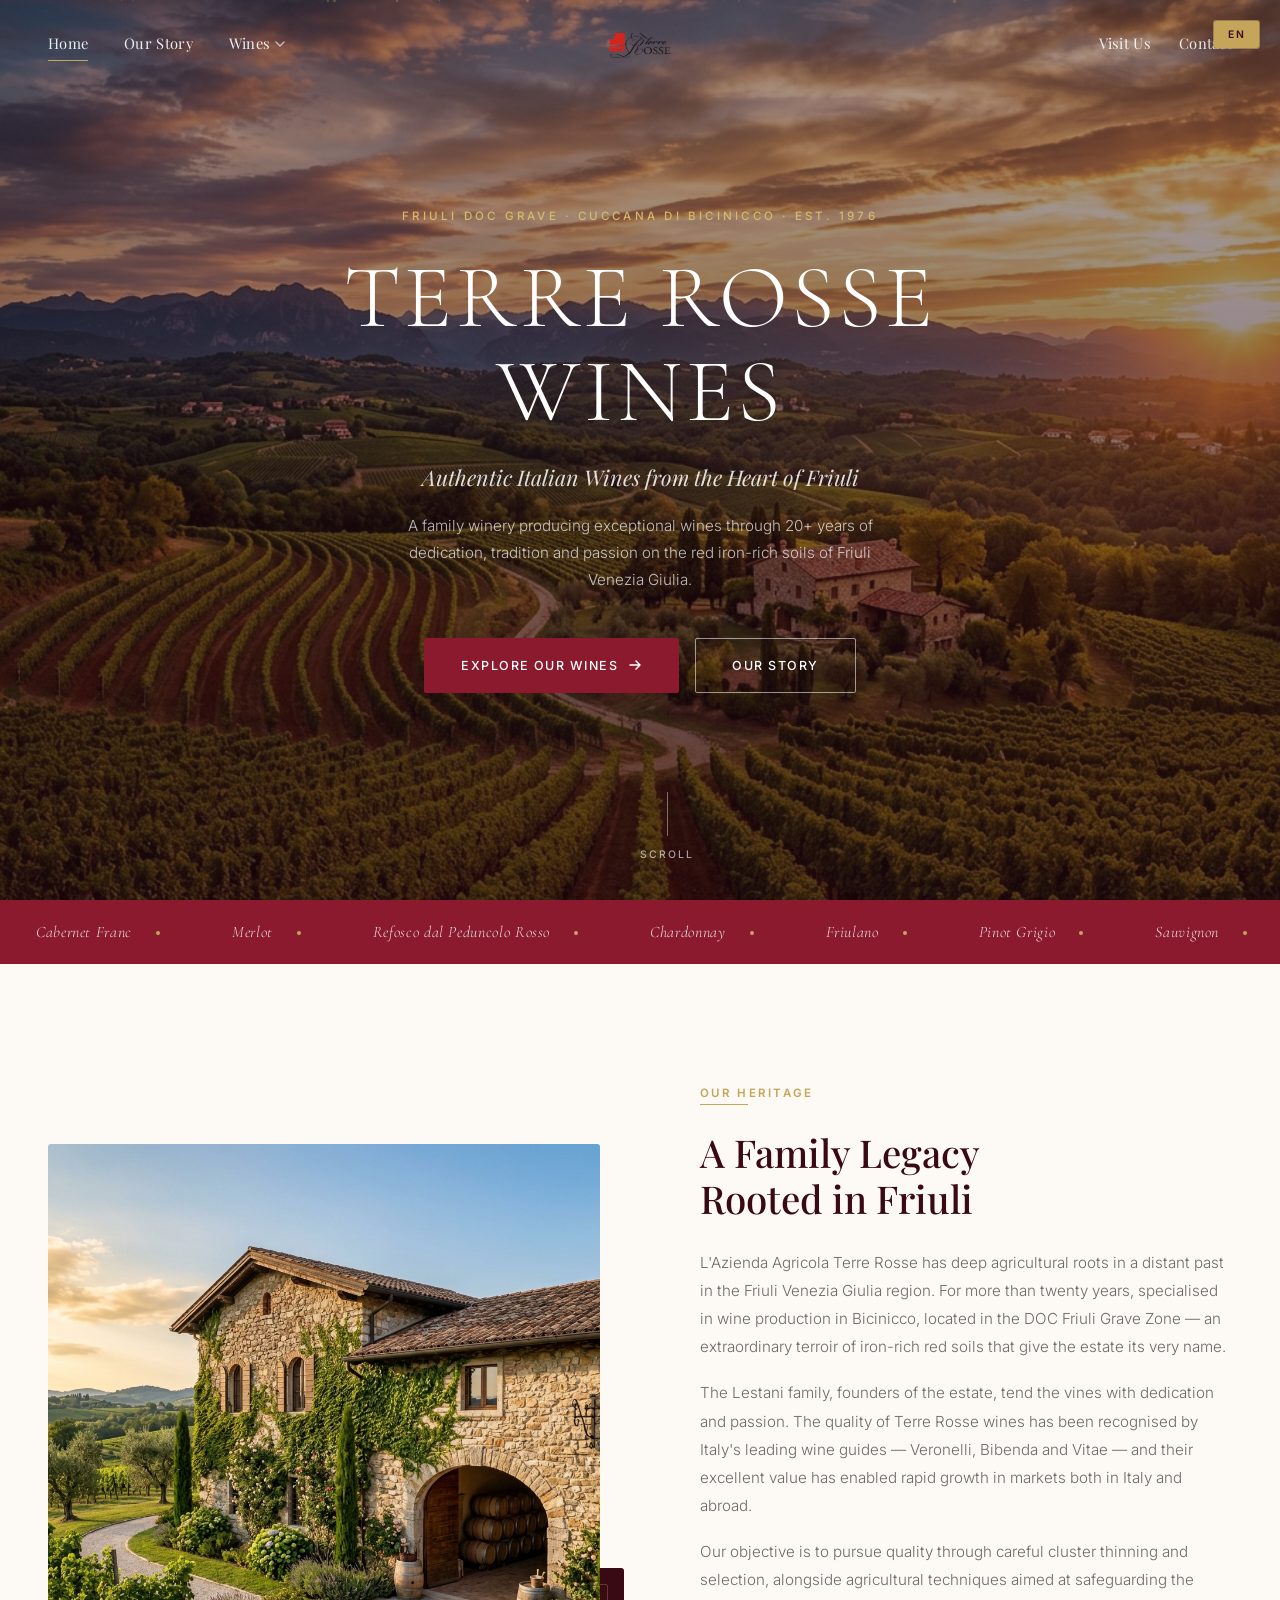
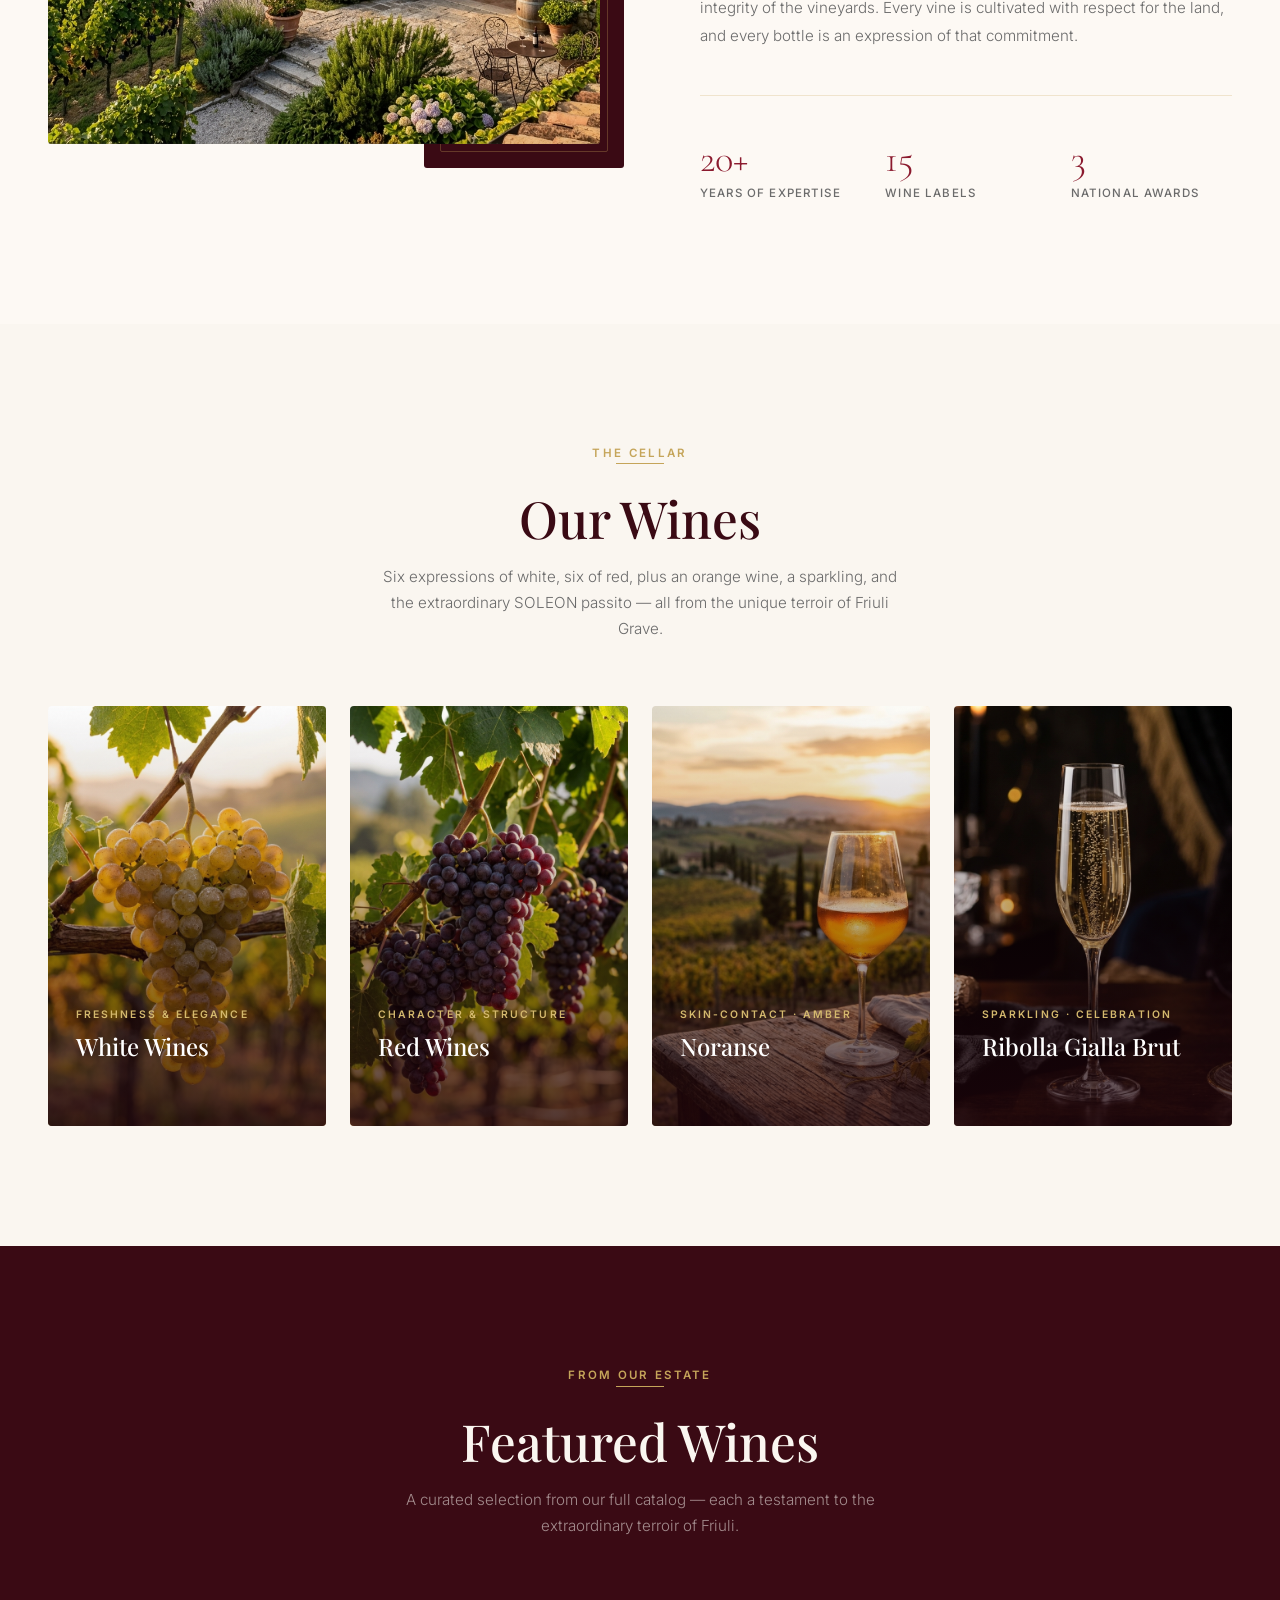
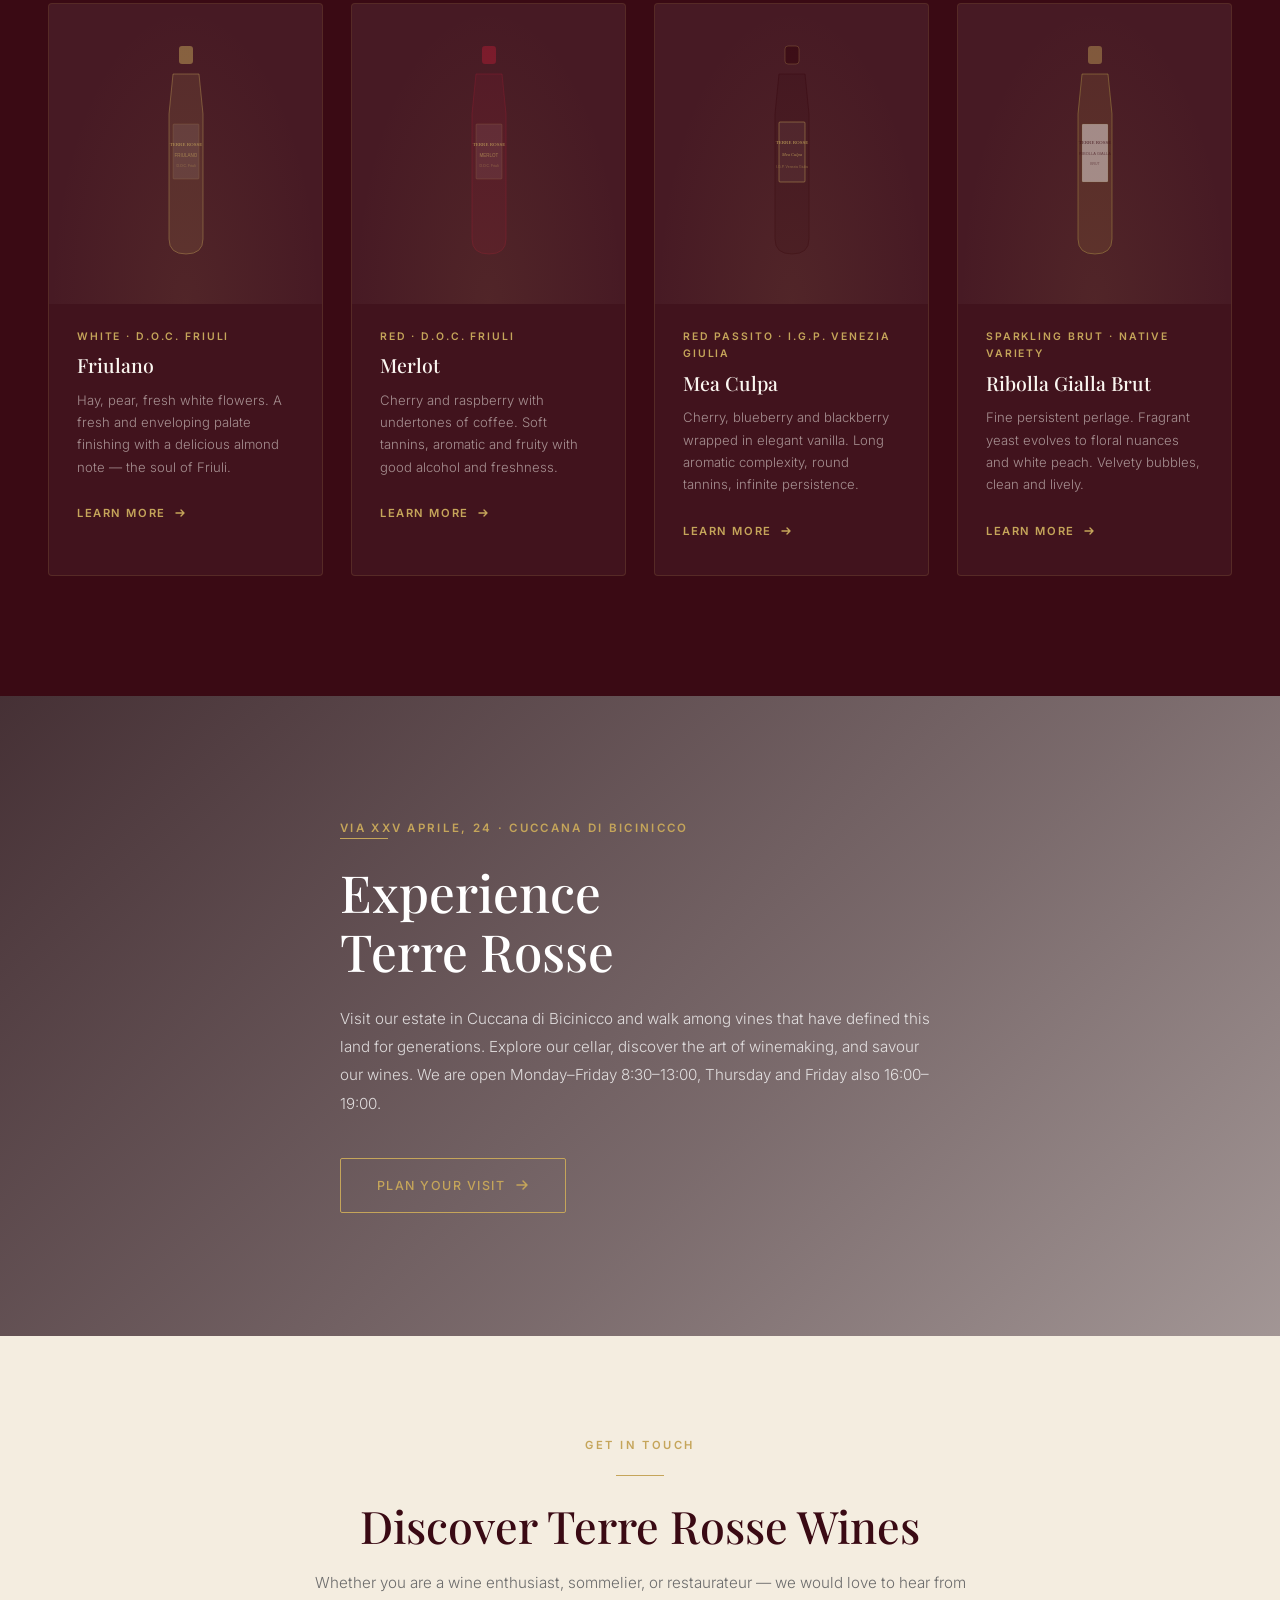
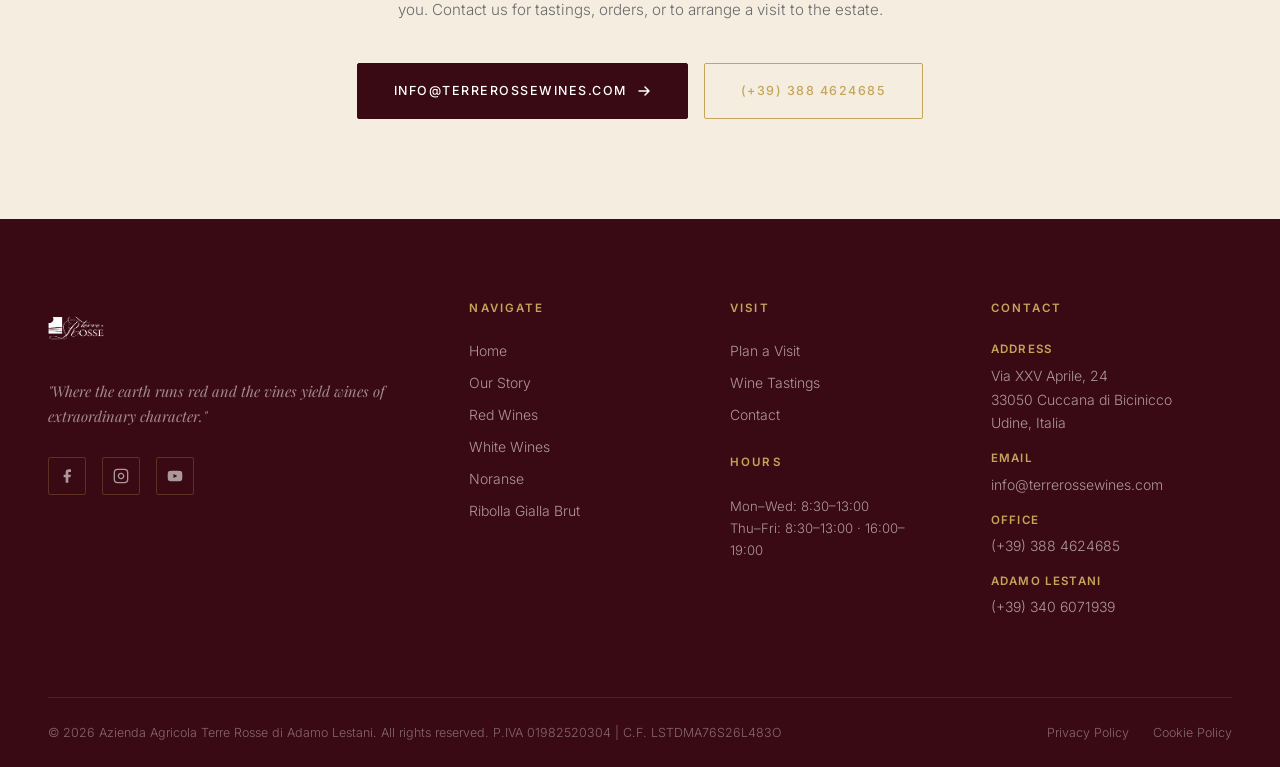
==== index.html @ 96b221fc "Initial commit: Premium Winery Website for Terre Rosse Wines" ====
<!DOCTYPE html>
<html lang="en">
<head>
  <meta charset="UTF-8">
  <meta name="viewport" content="width=device-width, initial-scale=1.0">
  <title data-en="Terre Rosse Wines — Authentic Wines from the Heart of Friuli" data-it="Terre Rosse Wines — Vini Autentici dal Cuore del Friuli">Terre Rosse Wines — Authentic Wines from the Heart of Friuli</title>
  <meta name="description" content="Terre Rosse Wines — A family-owned winery in Cuccana di Bicinicco, Friuli DOC Grave. Producing exceptional red, white, orange and sparkling wines.">
  <meta property="og:title" content="Terre Rosse Wines — Authentic Wines from the Heart of Friuli">
  <meta property="og:type" content="website">
  <meta name="theme-color" content="#3A0A14">
  <link rel="icon" type="image/png" href="images/logo.png">
  <link rel="stylesheet" href="styles.css">
</head>
<body>

<!-- ============================================================
     LANGUAGE TOGGLE (Fixed)
     ============================================================ -->
<div class="lang-toggle-wrap" role="group" aria-label="Language selection">
  <button class="lang-btn active" data-lang="en" aria-label="Switch to English">EN</button>
  <button class="lang-btn" data-lang="it" aria-label="Passa all'italiano">IT</button>
</div>

<!-- ============================================================
     HEADER
     ============================================================ -->
<header class="site-header" role="banner">
  <div class="header-inner">
    <nav class="nav-left" aria-label="Primary navigation left">
      <a href="index.html" class="nav-link active">
        <span data-lang="en">Home</span><span data-lang="it">Home</span>
      </a>
      <a href="#our-story" class="nav-link">
        <span data-lang="en">Our Story</span><span data-lang="it">La Nostra Storia</span>
      </a>
      <div class="wines-trigger nav-link" aria-haspopup="true" aria-expanded="false" tabindex="0">
        <span data-lang="en">Wines</span><span data-lang="it">Vini</span>
        <svg class="chevron" viewBox="0 0 10 6" fill="none" aria-hidden="true">
          <path d="M1 1L5 5L9 1" stroke="currentColor" stroke-width="1.4" stroke-linecap="round" stroke-linejoin="round"/>
        </svg>
      </div>
    </nav>
    <div class="header-logo-wrap">
      <a href="index.html" class="header-logo" aria-label="Terre Rosse Wines — Home">
        <img src="images/logo.png" alt="Terre Rosse Wines" class="header-logo-light">
        <img src="images/logo.png" alt="Terre Rosse Wines" class="header-logo-dark" style="display:none">
      </a>
    </div>
    <nav class="nav-right" aria-label="Primary navigation right">
      <a href="#visit-us" class="nav-link">
        <span data-lang="en">Visit Us</span><span data-lang="it">Visitaci</span>
      </a>
      <a href="#contact" class="nav-link">
        <span data-lang="en">Contact</span><span data-lang="it">Contatti</span>
      </a>
      <button class="mobile-toggle" aria-label="Open navigation menu" aria-expanded="false" aria-controls="mobile-drawer">
        <span></span><span></span><span></span>
      </button>
    </nav>
  </div>
</header>

<!-- Mega Menu -->
<nav class="mega-menu" id="mega-menu" role="navigation">
  <div class="mega-menu-inner">
    <a href="red-wines.html" class="mega-col" style="text-decoration:none;display:block">
      <img src="images/category-red.jpg" alt="Red Wines" class="mega-col-img">
      <div class="mega-col-eyebrow"><span data-lang="en">Collection</span><span data-lang="it">Collezione</span></div>
      <div class="mega-col-title"><span data-lang="en">Red Wines</span><span data-lang="it">Vini Rossi</span></div>
      <p class="mega-col-desc">
        <span data-lang="en">Bold reds — Cabernet Franc, Merlot, Refosco, Rosso unAmì, Mea Culpa, Vinea Mea Electa.</span>
        <span data-lang="it">Rossi strutturati — Cabernet Franc, Merlot, Refosco, Rosso unAmì, Mea Culpa, Vinea Mea Electa.</span>
      </p>
      <span class="mega-col-link">
        <span data-lang="en">Explore</span><span data-lang="it">Scopri</span>
        <svg viewBox="0 0 12 12" fill="none"><path d="M2 6H10M7 3L10 6L7 9" stroke="currentColor" stroke-width="1.4" stroke-linecap="round" stroke-linejoin="round"/></svg>
      </span>
    </a>
    <a href="white-wines.html" class="mega-col" style="text-decoration:none;display:block">
      <img src="images/category-white.jpg" alt="White Wines" class="mega-col-img">
      <div class="mega-col-eyebrow"><span data-lang="en">Collection</span><span data-lang="it">Collezione</span></div>
      <div class="mega-col-title"><span data-lang="en">White Wines</span><span data-lang="it">Vini Bianchi</span></div>
      <p class="mega-col-desc">
        <span data-lang="en">Elegant whites — Chardonnay, Friulano, Pinot Grigio, Sauvignon, Traminer, Ribolla Gialla.</span>
        <span data-lang="it">Bianchi eleganti — Chardonnay, Friulano, Pinot Grigio, Sauvignon, Traminer, Ribolla Gialla.</span>
      </p>
      <span class="mega-col-link">
        <span data-lang="en">Explore</span><span data-lang="it">Scopri</span>
        <svg viewBox="0 0 12 12" fill="none"><path d="M2 6H10M7 3L10 6L7 9" stroke="currentColor" stroke-width="1.4" stroke-linecap="round" stroke-linejoin="round"/></svg>
      </span>
    </a>
    <a href="white-wines.html#noranse" class="mega-col" style="text-decoration:none;display:block">
      <img src="images/category-orange.jpg" alt="Orange Wine" class="mega-col-img">
      <div class="mega-col-eyebrow"><span data-lang="en">Specialty</span><span data-lang="it">Specialità</span></div>
      <div class="mega-col-title">Noranse</div>
      <p class="mega-col-desc">
        <span data-lang="en">I.G.T. Venezia Giulia. Skin-macerated Ribolla Gialla — amber, complex, extraordinary.</span>
        <span data-lang="it">I.G.T. Venezia Giulia. Ribolla Gialla macerata sulle bucce — ambrata, complessa, straordinaria.</span>
      </p>
      <span class="mega-col-link">
        <span data-lang="en">Discover</span><span data-lang="it">Scopri</span>
        <svg viewBox="0 0 12 12" fill="none"><path d="M2 6H10M7 3L10 6L7 9" stroke="currentColor" stroke-width="1.4" stroke-linecap="round" stroke-linejoin="round"/></svg>
      </span>
    </a>
    <a href="white-wines.html#ribolla-brut" class="mega-col" style="text-decoration:none;display:block">
      <img src="images/category-sparkling.jpg" alt="Sparkling Wine" class="mega-col-img">
      <div class="mega-col-eyebrow"><span data-lang="en">Sparkling</span><span data-lang="it">Spumante</span></div>
      <div class="mega-col-title">Ribolla Gialla Brut</div>
      <p class="mega-col-desc">
        <span data-lang="en">Brut sparkling wine from native Ribolla Gialla — fine persistent perlage, floral and fresh.</span>
        <span data-lang="it">Spumante brut da Ribolla Gialla autoctona — perlage fine e persistente, floreale e fresco.</span>
      </p>
      <span class="mega-col-link">
        <span data-lang="en">Discover</span><span data-lang="it">Scopri</span>
        <svg viewBox="0 0 12 12" fill="none"><path d="M2 6H10M7 3L10 6L7 9" stroke="currentColor" stroke-width="1.4" stroke-linecap="round" stroke-linejoin="round"/></svg>
      </span>
    </a>
  </div>
</nav>

<!-- Mobile Overlay & Drawer -->
<div class="mobile-overlay" id="mobile-overlay" aria-hidden="true"></div>
<nav class="mobile-drawer" id="mobile-drawer" aria-label="Mobile navigation">
  <div class="mobile-drawer-head">
    <img src="images/logo.png" alt="Terre Rosse Wines">
    <button class="mobile-close" aria-label="Close navigation">&times;</button>
  </div>
  <div class="mobile-nav">
    <a href="index.html" class="mobile-nav-item"><span data-lang="en">Home</span><span data-lang="it">Home</span></a>
    <a href="#our-story" class="mobile-nav-item"><span data-lang="en">Our Story</span><span data-lang="it">La Nostra Storia</span></a>
    <div class="mobile-nav-item" style="color:var(--gold);font-size:0.72rem;letter-spacing:0.15em;text-transform:uppercase;font-family:var(--font-sans);padding-top:20px;">
      <span data-lang="en">Wines</span><span data-lang="it">Vini</span>
    </div>
    <div class="mobile-nav-sub">
      <a href="red-wines.html" class="mobile-nav-sub-item"><span data-lang="en">Red Wines</span><span data-lang="it">Vini Rossi</span></a>
      <a href="white-wines.html" class="mobile-nav-sub-item"><span data-lang="en">White Wines</span><span data-lang="it">Vini Bianchi</span></a>
      <a href="white-wines.html#noranse" class="mobile-nav-sub-item">Noranse (Orange Wine)</a>
      <a href="white-wines.html#ribolla-brut" class="mobile-nav-sub-item">Ribolla Gialla Brut</a>
      <a href="white-wines.html#soleon" class="mobile-nav-sub-item">SOLEON (Passito)</a>
    </div>
    <a href="#visit-us" class="mobile-nav-item"><span data-lang="en">Visit Us</span><span data-lang="it">Visitaci</span></a>
    <a href="#contact" class="mobile-nav-item"><span data-lang="en">Contact</span><span data-lang="it">Contatti</span></a>
    <!-- Mobile lang toggle -->
    <div style="padding: 20px 32px; display:flex; gap:10px;">
      <button class="lang-btn" data-lang="en" style="border:1px solid var(--border-color);border-radius:2px;color:var(--mid-gray);flex:1;padding:10px;font-size:0.75rem;letter-spacing:0.1em;">EN</button>
      <button class="lang-btn" data-lang="it" style="border:1px solid var(--border-color);border-radius:2px;color:var(--mid-gray);flex:1;padding:10px;font-size:0.75rem;letter-spacing:0.1em;">IT</button>
    </div>
  </div>
</nav>

<main id="main-content">

<!-- ============================================================
     HERO
     ============================================================ -->
<section class="hero" aria-label="Hero">
  <div class="hero-bg" style="background-image:url('images/hero-vineyard.jpg');"></div>
  <div class="hero-particles" aria-hidden="true"></div>
  <div class="hero-content">
    <p class="hero-eyebrow">
      <span data-lang="en">Friuli DOC Grave · Cuccana di Bicinicco · Est. 1976</span>
      <span data-lang="it">Friuli DOC Grave · Cuccana di Bicinicco · Dal 1976</span>
    </p>
    <h1 class="hero-title">Terre Rosse<br>Wines</h1>
    <p class="hero-subtitle">
      <span data-lang="en">Authentic Italian Wines from the Heart of Friuli</span>
      <span data-lang="it">Vini Italiani Autentici dal Cuore del Friuli</span>
    </p>
    <p class="hero-desc">
      <span data-lang="en">A family winery producing exceptional wines through 20+ years of dedication, tradition and passion on the red iron-rich soils of Friuli Venezia Giulia.</span>
      <span data-lang="it">Un'azienda familiare che produce vini eccezionali con oltre 20 anni di dedizione, tradizione e passione sulle terre rosse ferrose del Friuli Venezia Giulia.</span>
    </p>
    <div class="hero-btns">
      <a href="#collection" class="btn btn-primary">
        <span data-lang="en">Explore Our Wines</span><span data-lang="it">Scopri i Vini</span>
        <svg viewBox="0 0 14 14" fill="none"><path d="M2 7H12M8 3L12 7L8 11" stroke="currentColor" stroke-width="1.5" stroke-linecap="round" stroke-linejoin="round"/></svg>
      </a>
      <a href="#our-story" class="btn btn-outline">
        <span data-lang="en">Our Story</span><span data-lang="it">La Nostra Storia</span>
      </a>
    </div>
  </div>
  <div class="hero-scroll" aria-hidden="true">
    <div class="scroll-line"></div>
    <span><span data-lang="en">Scroll</span><span data-lang="it">Scorri</span></span>
  </div>
</section>

<!-- ============================================================
     MARQUEE BAND
     ============================================================ -->
<div class="marquee-band" aria-hidden="true">
  <div class="marquee-track">
    <span class="marquee-item">Cabernet Franc <span class="marquee-dot"></span></span>
    <span class="marquee-item">Merlot <span class="marquee-dot"></span></span>
    <span class="marquee-item">Refosco dal Peduncolo Rosso <span class="marquee-dot"></span></span>
    <span class="marquee-item">Chardonnay <span class="marquee-dot"></span></span>
    <span class="marquee-item">Friulano <span class="marquee-dot"></span></span>
    <span class="marquee-item">Pinot Grigio <span class="marquee-dot"></span></span>
    <span class="marquee-item">Sauvignon <span class="marquee-dot"></span></span>
    <span class="marquee-item">Traminer Aromatico <span class="marquee-dot"></span></span>
    <span class="marquee-item">Ribolla Gialla <span class="marquee-dot"></span></span>
    <span class="marquee-item">Noranse <span class="marquee-dot"></span></span>
    <span class="marquee-item">Mea Culpa <span class="marquee-dot"></span></span>
    <span class="marquee-item">Vinea Mea Electa <span class="marquee-dot"></span></span>
    <span class="marquee-item">Rosso unAmì <span class="marquee-dot"></span></span>
    <span class="marquee-item">SOLEON <span class="marquee-dot"></span></span>
  </div>
</div>

<!-- ============================================================
     HERITAGE
     ============================================================ -->
<section class="heritage" id="our-story">
  <div class="container">
    <div class="heritage-grid">
      <div class="heritage-img-wrap reveal-left">
        <img src="images/heritage.jpg" alt="Terre Rosse winery" class="heritage-img">
        <div class="heritage-img-accent"></div>
      </div>
      <div class="heritage-content">
        <p class="t-eyebrow reveal">
          <span data-lang="en">Our Heritage</span><span data-lang="it">La Nostra Storia</span>
        </p>
        <div class="gold-line reveal reveal-delay-1"></div>
        <h2 class="heritage-title reveal reveal-delay-1">
          <span data-lang="en">A Family Legacy<br>Rooted in Friuli</span>
          <span data-lang="it">Un'Eredità Familiare<br>Radicata nel Friuli</span>
        </h2>
        <p class="heritage-text reveal reveal-delay-2">
          <span data-lang="en">L'Azienda Agricola Terre Rosse has deep agricultural roots in a distant past in the Friuli Venezia Giulia region. For more than twenty years, specialised in wine production in Bicinicco, located in the DOC Friuli Grave Zone — an extraordinary terroir of iron-rich red soils that give the estate its very name.</span>
          <span data-lang="it">L'Azienda Agricola Terre Rosse affonda le proprie radici agricole in un lontano passato nella regione Friuli Venezia Giulia. Da vent'anni specializzata nella produzione di vino in Bicinicco, nella Zona DOC Friuli Grave — un terroir straordinario di suoli rossi ricchi di ferro che danno all'azienda il suo stesso nome.</span>
        </p>
        <p class="heritage-text reveal reveal-delay-2">
          <span data-lang="en">The Lestani family, founders of the estate, tend the vines with dedication and passion. The quality of Terre Rosse wines has been recognised by Italy's leading wine guides — Veronelli, Bibenda and Vitae — and their excellent value has enabled rapid growth in markets both in Italy and abroad.</span>
          <span data-lang="it">I membri della famiglia Lestani, fondatori dell'Azienda, si prendono cura delle viti con dedizione e passione. La qualità dei prodotti è stata riconosciuta dalle principali guide di vini nazionali — Veronelli, Bibenda e Vitae — e l'ottimo rapporto qualità-prezzo le ha permesso di conquistare mercati in Italia e all'Estero.</span>
        </p>
        <p class="heritage-text reveal reveal-delay-3">
          <span data-lang="en">Our objective is to pursue quality through careful cluster thinning and selection, alongside agricultural techniques aimed at safeguarding the integrity of the vineyards. Every vine is cultivated with respect for the land, and every bottle is an expression of that commitment.</span>
          <span data-lang="it">Il nostro obiettivo è perseguire la qualità attraverso un attento diradamento e selezione dei grappoli, nonché tecniche agronomiche finalizzate alla conservazione e all'integrità dei vigneti. Ogni vite è coltivata con rispetto per la terra, e ogni bottiglia è espressione di questo impegno.</span>
        </p>
        <div class="heritage-stats reveal reveal-delay-3">
          <div class="stat-item">
            <div class="stat-num">
              <span class="count-up" data-target="20" data-suffix="+">20+</span>
            </div>
            <div class="stat-label">
              <span data-lang="en">Years of Expertise</span><span data-lang="it">Anni di Esperienza</span>
            </div>
          </div>
          <div class="stat-item">
            <div class="stat-num">
              <span class="count-up" data-target="15" data-suffix="">15</span>
            </div>
            <div class="stat-label">
              <span data-lang="en">Wine Labels</span><span data-lang="it">Etichette</span>
            </div>
          </div>
          <div class="stat-item">
            <div class="stat-num">
              <span class="count-up" data-target="3" data-suffix="">3</span>
            </div>
            <div class="stat-label">
              <span data-lang="en">National Awards</span><span data-lang="it">Premi Nazionali</span>
            </div>
          </div>
        </div>
      </div>
    </div>
  </div>
</section>

<!-- ============================================================
     COLLECTION
     ============================================================ -->
<section class="collection" id="collection">
  <div class="container">
    <div class="section-head">
      <p class="t-eyebrow reveal">
        <span data-lang="en">The Cellar</span><span data-lang="it">La Cantina</span>
      </p>
      <div class="gold-line gold-line--center reveal reveal-delay-1"></div>
      <h2 class="section-title reveal reveal-delay-1">
        <span data-lang="en">Our Wines</span><span data-lang="it">I Nostri Vini</span>
      </h2>
      <p class="section-subtitle reveal reveal-delay-2">
        <span data-lang="en">Six expressions of white, six of red, plus an orange wine, a sparkling, and the extraordinary SOLEON passito — all from the unique terroir of Friuli Grave.</span>
        <span data-lang="it">Sei bianchi, sei rossi, più un vino arancio, uno spumante e lo straordinario passito SOLEON — tutti dall'unico terroir del Friuli Grave.</span>
      </p>
    </div>
    <div class="collection-grid">
      <a href="white-wines.html" class="collection-card reveal reveal-delay-1">
        <div class="collection-card-bg" style="background-image:url('images/category-white.jpg');"></div>
        <div class="collection-card-overlay"></div>
        <div class="collection-card-content">
          <div class="collection-card-type"><span data-lang="en">Freshness &amp; Elegance</span><span data-lang="it">Freschezza &amp; Eleganza</span></div>
          <div class="collection-card-title"><span data-lang="en">White Wines</span><span data-lang="it">Vini Bianchi</span></div>
          <div class="collection-card-cta">
            <span data-lang="en">Explore</span><span data-lang="it">Scopri</span>
            <svg viewBox="0 0 12 12" fill="none"><path d="M2 6H10M7 3L10 6L7 9" stroke="currentColor" stroke-width="1.4" stroke-linecap="round" stroke-linejoin="round"/></svg>
          </div>
        </div>
      </a>
      <a href="red-wines.html" class="collection-card reveal reveal-delay-2">
        <div class="collection-card-bg" style="background-image:url('images/category-red.jpg');"></div>
        <div class="collection-card-overlay"></div>
        <div class="collection-card-content">
          <div class="collection-card-type"><span data-lang="en">Character &amp; Structure</span><span data-lang="it">Carattere &amp; Struttura</span></div>
          <div class="collection-card-title"><span data-lang="en">Red Wines</span><span data-lang="it">Vini Rossi</span></div>
          <div class="collection-card-cta">
            <span data-lang="en">Explore</span><span data-lang="it">Scopri</span>
            <svg viewBox="0 0 12 12" fill="none"><path d="M2 6H10M7 3L10 6L7 9" stroke="currentColor" stroke-width="1.4" stroke-linecap="round" stroke-linejoin="round"/></svg>
          </div>
        </div>
      </a>
      <a href="white-wines.html#noranse" class="collection-card reveal reveal-delay-3">
        <div class="collection-card-bg" style="background-image:url('images/category-orange.jpg');"></div>
        <div class="collection-card-overlay"></div>
        <div class="collection-card-content">
          <div class="collection-card-type"><span data-lang="en">Skin-Contact · Amber</span><span data-lang="it">Macerato · Ambrato</span></div>
          <div class="collection-card-title">Noranse</div>
          <div class="collection-card-cta">
            <span data-lang="en">Discover</span><span data-lang="it">Scopri</span>
            <svg viewBox="0 0 12 12" fill="none"><path d="M2 6H10M7 3L10 6L7 9" stroke="currentColor" stroke-width="1.4" stroke-linecap="round" stroke-linejoin="round"/></svg>
          </div>
        </div>
      </a>
      <a href="white-wines.html#ribolla-brut" class="collection-card reveal reveal-delay-4">
        <div class="collection-card-bg" style="background-image:url('images/category-sparkling.jpg');"></div>
        <div class="collection-card-overlay"></div>
        <div class="collection-card-content">
          <div class="collection-card-type"><span data-lang="en">Sparkling · Celebration</span><span data-lang="it">Spumante · Festivo</span></div>
          <div class="collection-card-title">Ribolla Gialla Brut</div>
          <div class="collection-card-cta">
            <span data-lang="en">Discover</span><span data-lang="it">Scopri</span>
            <svg viewBox="0 0 12 12" fill="none"><path d="M2 6H10M7 3L10 6L7 9" stroke="currentColor" stroke-width="1.4" stroke-linecap="round" stroke-linejoin="round"/></svg>
          </div>
        </div>
      </a>
    </div>
  </div>
</section>

<!-- ============================================================
     FEATURED WINES (from PDF catalog)
     ============================================================ -->
<section class="featured-wines">
  <div class="container">
    <div class="section-head">
      <p class="t-eyebrow reveal">
        <span data-lang="en">From Our Estate</span><span data-lang="it">Dalla Nostra Azienda</span>
      </p>
      <div class="gold-line gold-line--center reveal reveal-delay-1"></div>
      <h2 class="section-title reveal reveal-delay-1">
        <span data-lang="en">Featured Wines</span><span data-lang="it">Vini in Evidenza</span>
      </h2>
      <p class="section-subtitle reveal reveal-delay-2">
        <span data-lang="en">A curated selection from our full catalog — each a testament to the extraordinary terroir of Friuli.</span>
        <span data-lang="it">Una selezione dalla nostra gamma completa — ognuno espressione dell'eccezionale terroir friulano.</span>
      </p>
    </div>
    <div class="wines-track">

      <!-- Friulano -->
      <div class="wine-card reveal reveal-delay-1">
        <div class="wine-card-img-wrap">
          <svg class="bottle-placeholder" width="70" height="220" viewBox="0 0 70 220" fill="none">
            <rect x="28" y="2" width="14" height="18" rx="3" fill="rgba(197,165,90,0.5)"/>
            <path d="M22 30 Q20 50 18 70 L18 195 Q18 210 35 210 Q52 210 52 195 L52 70 Q50 50 48 30 Z" fill="rgba(197,165,90,0.12)" stroke="rgba(197,165,90,0.5)" stroke-width="0.8"/>
            <rect x="22" y="80" width="26" height="55" rx="1" fill="rgba(255,255,255,0.08)" stroke="rgba(197,165,90,0.3)" stroke-width="0.5"/>
            <text x="35" y="102" text-anchor="middle" fill="rgba(197,165,90,0.9)" font-size="5" font-family="Georgia,serif">TERRE ROSSE</text>
            <text x="35" y="113" text-anchor="middle" fill="rgba(197,165,90,0.65)" font-size="4.5" font-family="Arial,sans-serif">FRIULANO</text>
            <text x="35" y="123" text-anchor="middle" fill="rgba(197,165,90,0.45)" font-size="3.5" font-family="Arial,sans-serif">D.O.C. Friuli</text>
          </svg>
        </div>
        <div class="wine-card-body">
          <div class="wine-card-variety">
            <span data-lang="en">White · D.O.C. Friuli</span><span data-lang="it">Bianco · D.O.C. Friuli</span>
          </div>
          <h3 class="wine-card-name">Friulano</h3>
          <p class="wine-card-note">
            <span data-lang="en">Hay, pear, fresh white flowers. A fresh and enveloping palate finishing with a delicious almond note — the soul of Friuli.</span>
            <span data-lang="it">Fieno, pera, fiori bianchi freschi. Fresco e avvolgente al palato con una deliziosa chiusura di mandorla — l'anima del Friuli.</span>
          </p>
          <a href="white-wines.html" class="wine-card-link">
            <span data-lang="en">Learn More</span><span data-lang="it">Scopri</span>
            <svg viewBox="0 0 12 12" fill="none"><path d="M2 6H10M7 3L10 6L7 9" stroke="currentColor" stroke-width="1.4" stroke-linecap="round" stroke-linejoin="round"/></svg>
          </a>
        </div>
      </div>

      <!-- Merlot -->
      <div class="wine-card reveal reveal-delay-2">
        <div class="wine-card-img-wrap">
          <svg class="bottle-placeholder" width="70" height="220" viewBox="0 0 70 220" fill="none">
            <rect x="28" y="2" width="14" height="18" rx="3" fill="rgba(139,26,46,0.75)"/>
            <path d="M22 30 Q20 50 18 70 L18 195 Q18 210 35 210 Q52 210 52 195 L52 70 Q50 50 48 30 Z" fill="rgba(139,26,46,0.18)" stroke="rgba(139,26,46,0.55)" stroke-width="0.8"/>
            <rect x="22" y="80" width="26" height="55" rx="1" fill="rgba(255,255,255,0.07)" stroke="rgba(197,165,90,0.3)" stroke-width="0.5"/>
            <text x="35" y="102" text-anchor="middle" fill="rgba(197,165,90,0.9)" font-size="5" font-family="Georgia,serif">TERRE ROSSE</text>
            <text x="35" y="113" text-anchor="middle" fill="rgba(197,165,90,0.65)" font-size="4.5" font-family="Arial,sans-serif">MERLOT</text>
            <text x="35" y="123" text-anchor="middle" fill="rgba(197,165,90,0.45)" font-size="3.5" font-family="Arial,sans-serif">D.O.C. Friuli</text>
          </svg>
        </div>
        <div class="wine-card-body">
          <div class="wine-card-variety">
            <span data-lang="en">Red · D.O.C. Friuli</span><span data-lang="it">Rosso · D.O.C. Friuli</span>
          </div>
          <h3 class="wine-card-name">Merlot</h3>
          <p class="wine-card-note">
            <span data-lang="en">Cherry and raspberry with undertones of coffee. Soft tannins, aromatic and fruity with good alcohol and freshness.</span>
            <span data-lang="it">Ciliegia e lampone con sottofondo di caffè. Tannini morbidi, aromatico e fruttato con buona alcolicità e freschezza.</span>
          </p>
          <a href="red-wines.html" class="wine-card-link">
            <span data-lang="en">Learn More</span><span data-lang="it">Scopri</span>
            <svg viewBox="0 0 12 12" fill="none"><path d="M2 6H10M7 3L10 6L7 9" stroke="currentColor" stroke-width="1.4" stroke-linecap="round" stroke-linejoin="round"/></svg>
          </a>
        </div>
      </div>

      <!-- Mea Culpa -->
      <div class="wine-card reveal reveal-delay-3">
        <div class="wine-card-img-wrap">
          <svg class="bottle-placeholder" width="70" height="220" viewBox="0 0 70 220" fill="none">
            <rect x="28" y="2" width="14" height="18" rx="3" fill="rgba(58,10,20,0.9)" stroke="rgba(197,165,90,0.5)" stroke-width="0.5"/>
            <path d="M22 30 Q20 50 18 70 L18 195 Q18 210 35 210 Q52 210 52 195 L52 70 Q50 50 48 30 Z" fill="rgba(58,10,20,0.22)" stroke="rgba(58,10,20,0.8)" stroke-width="0.8"/>
            <rect x="22" y="78" width="26" height="60" rx="1" fill="rgba(255,255,255,0.05)" stroke="rgba(197,165,90,0.55)" stroke-width="0.8"/>
            <text x="35" y="100" text-anchor="middle" fill="rgba(197,165,90,0.95)" font-size="5" font-family="Georgia,serif">TERRE ROSSE</text>
            <text x="35" y="112" text-anchor="middle" fill="rgba(197,165,90,0.8)" font-size="4.5" font-family="Georgia,serif" font-style="italic">Mea Culpa</text>
            <text x="35" y="124" text-anchor="middle" fill="rgba(197,165,90,0.5)" font-size="3.5" font-family="Arial,sans-serif">I.G.P. Venezia Giulia</text>
          </svg>
        </div>
        <div class="wine-card-body">
          <div class="wine-card-variety">
            <span data-lang="en">Red Passito · I.G.P. Venezia Giulia</span><span data-lang="it">Rosso Passito · I.G.P. Venezia Giulia</span>
          </div>
          <h3 class="wine-card-name">Mea Culpa</h3>
          <p class="wine-card-note">
            <span data-lang="en">Cherry, blueberry and blackberry wrapped in elegant vanilla. Long aromatic complexity, round tannins, infinite persistence.</span>
            <span data-lang="it">Ciliegia, mirtillo e mora avvolti in elegante vaniglia. Lunghissima complessità aromatica, tannini rotondi, persistenza infinita.</span>
          </p>
          <a href="red-wines.html" class="wine-card-link">
            <span data-lang="en">Learn More</span><span data-lang="it">Scopri</span>
            <svg viewBox="0 0 12 12" fill="none"><path d="M2 6H10M7 3L10 6L7 9" stroke="currentColor" stroke-width="1.4" stroke-linecap="round" stroke-linejoin="round"/></svg>
          </a>
        </div>
      </div>

      <!-- Ribolla Gialla Brut -->
      <div class="wine-card reveal reveal-delay-4">
        <div class="wine-card-img-wrap">
          <svg class="bottle-placeholder" width="70" height="220" viewBox="0 0 70 220" fill="none">
            <rect x="28" y="2" width="14" height="18" rx="3" fill="rgba(197,165,90,0.45)"/>
            <path d="M22 30 Q20 50 18 70 L18 195 Q18 210 35 210 Q52 210 52 195 L52 70 Q50 50 48 30 Z" fill="rgba(210,185,80,0.1)" stroke="rgba(190,168,75,0.5)" stroke-width="0.8"/>
            <rect x="22" y="80" width="26" height="58" rx="1" fill="rgba(255,255,255,0.45)" stroke="rgba(120,100,20,0.28)" stroke-width="0.5"/>
            <text x="35" y="100" text-anchor="middle" fill="rgba(58,10,20,0.8)" font-size="5" font-family="Georgia,serif">TERRE ROSSE</text>
            <text x="35" y="111" text-anchor="middle" fill="rgba(58,10,20,0.6)" font-size="4" font-family="Arial,sans-serif">RIBOLLA GIALLA</text>
            <text x="35" y="121" text-anchor="middle" fill="rgba(58,10,20,0.5)" font-size="3.5" font-family="Arial,sans-serif">BRUT</text>
          </svg>
        </div>
        <div class="wine-card-body">
          <div class="wine-card-variety">
            <span data-lang="en">Sparkling Brut · Native Variety</span><span data-lang="it">Spumante Brut · Vitigno Autoctono</span>
          </div>
          <h3 class="wine-card-name">Ribolla Gialla Brut</h3>
          <p class="wine-card-note">
            <span data-lang="en">Fine persistent perlage. Fragrant yeast evolves to floral nuances and white peach. Velvety bubbles, clean and lively.</span>
            <span data-lang="it">Perlage fine e persistente. Lievito fragrante evolve verso sfumature floreali e pesca bianca. Bollicine vellutate, pulite e vivaci.</span>
          </p>
          <a href="white-wines.html#ribolla-brut" class="wine-card-link">
            <span data-lang="en">Learn More</span><span data-lang="it">Scopri</span>
            <svg viewBox="0 0 12 12" fill="none"><path d="M2 6H10M7 3L10 6L7 9" stroke="currentColor" stroke-width="1.4" stroke-linecap="round" stroke-linejoin="round"/></svg>
          </a>
        </div>
      </div>

    </div>
  </div>
</section>

<!-- ============================================================
     EXPERIENCE
     ============================================================ -->
<section class="experience" id="visit-us">
  <div class="experience-bg" style="background-image:url('https://images.unsplash.com/photo-1510812431401-41d2bd2722f3?w=1920&q=85&auto=format&fit=crop');"></div>
  <div class="container">
    <div class="experience-content">
      <p class="t-eyebrow reveal">
        <span data-lang="en">Via XXV Aprile, 24 · Cuccana di Bicinicco</span>
        <span data-lang="it">Via XXV Aprile, 24 · Cuccana di Bicinicco</span>
      </p>
      <div class="gold-line reveal reveal-delay-1"></div>
      <h2 class="experience-title reveal reveal-delay-1">
        <span data-lang="en">Experience<br>Terre Rosse</span>
        <span data-lang="it">Vivi<br>Terre Rosse</span>
      </h2>
      <p class="experience-text reveal reveal-delay-2">
        <span data-lang="en">Visit our estate in Cuccana di Bicinicco and walk among vines that have defined this land for generations. Explore our cellar, discover the art of winemaking, and savour our wines. We are open Monday–Friday 8:30–13:00, Thursday and Friday also 16:00–19:00.</span>
        <span data-lang="it">Visita la nostra azienda a Cuccana di Bicinicco e cammina tra vigneti che definiscono questa terra da generazioni. Esplora la cantina, scopri l'arte della vinificazione e assapora i nostri vini. Aperti lunedì–venerdì 8:30–13:00, giovedì e venerdì anche 16:00–19:00.</span>
      </p>
      <a href="#contact" class="btn btn-gold reveal reveal-delay-3">
        <span data-lang="en">Plan Your Visit</span><span data-lang="it">Prenota una Visita</span>
        <svg viewBox="0 0 14 14" fill="none"><path d="M2 7H12M8 3L12 7L8 11" stroke="currentColor" stroke-width="1.5" stroke-linecap="round" stroke-linejoin="round"/></svg>
      </a>
    </div>
  </div>
</section>

<!-- ============================================================
     CONTACT CTA
     ============================================================ -->
<section class="contact-cta" id="contact">
  <div class="container">
    <div class="contact-cta-inner">
      <p class="contact-cta-eyebrow reveal">
        <span data-lang="en">Get in Touch</span><span data-lang="it">Contattaci</span>
      </p>
      <div class="gold-line gold-line--center reveal reveal-delay-1"></div>
      <h2 class="contact-cta-title reveal reveal-delay-1">
        <span data-lang="en">Discover Terre Rosse Wines</span>
        <span data-lang="it">Scopri i Vini Terre Rosse</span>
      </h2>
      <p class="contact-cta-text reveal reveal-delay-2">
        <span data-lang="en">Whether you are a wine enthusiast, sommelier, or restaurateur — we would love to hear from you. Contact us for tastings, orders, or to arrange a visit to the estate.</span>
        <span data-lang="it">Che siate appassionati, sommelier o ristoratori — saremo felici di sentirvi. Contattateci per degustazioni, ordini o per organizzare una visita all'azienda.</span>
      </p>
      <div style="display:flex;gap:16px;justify-content:center;flex-wrap:wrap;" class="reveal reveal-delay-3">
        <a href="mailto:info@terrerossewines.com" class="btn btn-dark">
          info@terrerossewines.com
          <svg viewBox="0 0 14 14" fill="none"><path d="M2 7H12M8 3L12 7L8 11" stroke="currentColor" stroke-width="1.5" stroke-linecap="round" stroke-linejoin="round"/></svg>
        </a>
        <a href="tel:+393884624685" class="btn btn-gold">
          (+39) 388 4624685
        </a>
      </div>
    </div>
  </div>
</section>

</main>

<!-- ============================================================
     FOOTER
     ============================================================ -->
<footer class="site-footer" role="contentinfo">
  <div class="container">
    <div class="footer-grid">
      <div>
        <img src="images/logo.png" alt="Terre Rosse Wines" class="footer-logo">
        <p class="footer-tagline">
          <span data-lang="en">"Where the earth runs red and the vines yield wines of extraordinary character."</span>
          <span data-lang="it">"Dove la terra è rossa e le viti donano vini di carattere straordinario."</span>
        </p>
        <div class="footer-social">
          <a href="https://www.facebook.com/TerreRosseAdamo" target="_blank" rel="noopener" class="footer-social-link" aria-label="Facebook">
            <svg viewBox="0 0 24 24" fill="currentColor"><path d="M18 2h-3a5 5 0 00-5 5v3H7v4h3v8h4v-8h3l1-4h-4V7a1 1 0 011-1h3z"/></svg>
          </a>
          <a href="https://www.instagram.com/terrerossewines/" target="_blank" rel="noopener" class="footer-social-link" aria-label="Instagram">
            <svg viewBox="0 0 24 24" fill="none" stroke="currentColor" stroke-width="2"><rect x="2" y="2" width="20" height="20" rx="5"/><path d="M16 11.37A4 4 0 1112.63 8 4 4 0 0116 11.37z"/><line x1="17.5" y1="6.5" x2="17.51" y2="6.5"/></svg>
          </a>
          <a href="https://www.youtube.com" target="_blank" rel="noopener" class="footer-social-link" aria-label="YouTube">
            <svg viewBox="0 0 24 24" fill="currentColor"><path d="M22.54 6.42a2.78 2.78 0 00-1.94-1.96C18.88 4 12 4 12 4s-6.88 0-8.6.46A2.78 2.78 0 001.46 6.42 29 29 0 001 12a29 29 0 00.46 5.58 2.78 2.78 0 001.94 1.96C5.12 20 12 20 12 20s6.88 0 8.6-.46a2.78 2.78 0 001.94-1.96A29 29 0 0023 12a29 29 0 00-.46-5.58z"/><polygon points="9.75 15.02 15.5 12 9.75 8.98 9.75 15.02" fill="var(--wine-deep)"/></svg>
          </a>
        </div>
      </div>
      <div>
        <div class="footer-col-title"><span data-lang="en">Navigate</span><span data-lang="it">Navigazione</span></div>
        <div class="footer-links">
          <a href="index.html" class="footer-link"><span data-lang="en">Home</span><span data-lang="it">Home</span></a>
          <a href="#our-story" class="footer-link"><span data-lang="en">Our Story</span><span data-lang="it">La Nostra Storia</span></a>
          <a href="red-wines.html" class="footer-link"><span data-lang="en">Red Wines</span><span data-lang="it">Vini Rossi</span></a>
          <a href="white-wines.html" class="footer-link"><span data-lang="en">White Wines</span><span data-lang="it">Vini Bianchi</span></a>
          <a href="white-wines.html#noranse" class="footer-link">Noranse</a>
          <a href="white-wines.html#ribolla-brut" class="footer-link">Ribolla Gialla Brut</a>
        </div>
      </div>
      <div>
        <div class="footer-col-title"><span data-lang="en">Visit</span><span data-lang="it">Visita</span></div>
        <div class="footer-links">
          <a href="#visit-us" class="footer-link"><span data-lang="en">Plan a Visit</span><span data-lang="it">Prenota una Visita</span></a>
          <a href="#visit-us" class="footer-link"><span data-lang="en">Wine Tastings</span><span data-lang="it">Degustazioni</span></a>
          <a href="#contact" class="footer-link"><span data-lang="en">Contact</span><span data-lang="it">Contatti</span></a>
        </div>
        <div style="margin-top:28px;">
          <div class="footer-col-title"><span data-lang="en">Hours</span><span data-lang="it">Orari</span></div>
          <div class="footer-contact-item" style="font-size:0.82rem;">
            <span data-lang="en">Mon–Wed: 8:30–13:00<br>Thu–Fri: 8:30–13:00 · 16:00–19:00</span>
            <span data-lang="it">Lun–Mer: 8:30–13:00<br>Gio–Ven: 8:30–13:00 · 16:00–19:00</span>
          </div>
        </div>
      </div>
      <div>
        <div class="footer-col-title"><span data-lang="en">Contact</span><span data-lang="it">Contatti</span></div>
        <div class="footer-contact-item">
          <strong><span data-lang="en">Address</span><span data-lang="it">Indirizzo</span></strong>
          Via XXV Aprile, 24<br>33050 Cuccana di Bicinicco<br>Udine, Italia
        </div>
        <div class="footer-contact-item">
          <strong>Email</strong>
          <a href="mailto:info@terrerossewines.com" style="color:inherit">info@terrerossewines.com</a>
        </div>
        <div class="footer-contact-item">
          <strong><span data-lang="en">Office</span><span data-lang="it">Ufficio</span></strong>
          <a href="tel:+393884624685" style="color:inherit">(+39) 388 4624685</a>
        </div>
        <div class="footer-contact-item">
          <strong>Adamo Lestani</strong>
          <a href="tel:+393406071939" style="color:inherit">(+39) 340 6071939</a>
        </div>
      </div>
    </div>
    <div class="footer-bottom">
      <p class="footer-copy">
        &copy; 2026 Azienda Agricola Terre Rosse di Adamo Lestani.
        <span data-lang="en">All rights reserved.</span><span data-lang="it">Tutti i diritti riservati.</span>
        P.IVA 01982520304 | C.F. LSTDMA76S26L483O
      </p>
      <div class="footer-legal">
        <a href="#"><span data-lang="en">Privacy Policy</span><span data-lang="it">Privacy</span></a>
        <a href="#"><span data-lang="en">Cookie Policy</span><span data-lang="it">Cookie</span></a>
      </div>
    </div>
  </div>
</footer>

<script src="script.js"></script>
</body>
</html>
---- styles.css ----
/* ============================================================
   TERRE ROSSE WINES — Premium Luxury Design System v2
   ============================================================ */

@import url('https://fonts.googleapis.com/css2?family=Playfair+Display:ital,wght@0,400;0,500;0,600;0,700;1,400;1,500&family=Inter:wght@300;400;500;600&family=Cormorant+Garamond:ital,wght@0,300;0,400;0,500;0,600;1,300;1,400;1,500;1,600&display=swap');

/* ============================================================
   CSS CUSTOM PROPERTIES
   ============================================================ */
:root {
  --wine-deep: #3A0A14;
  --wine-dark: #4E1520;
  --burgundy: #722F37;
  --wine-red: #8B1A2E;
  --wine-mid: #9B2335;
  --cream: #FAF6F0;
  --warm-cream: #F4EDE0;
  --light-cream: #FDF9F4;
  --gold: #C5A55A;
  --gold-light: #D4B96E;
  --gold-pale: #E8D5A3;
  --white: #FFFFFF;
  --charcoal: #1E1E1E;
  --dark-gray: #2C2C2C;
  --mid-gray: #6B6B6B;
  --light-gray: #D4D0CB;
  --border-color: rgba(197,165,90,0.25);

  --font-serif: 'Playfair Display', Georgia, serif;
  --font-display: 'Cormorant Garamond', Georgia, serif;
  --font-sans: 'Inter', -apple-system, sans-serif;

  --section-pad: 120px;
  --container-max: 1280px;
  --container-pad: 48px;

  --ease-luxury: cubic-bezier(0.22, 1, 0.36, 1);
  --ease-smooth: cubic-bezier(0.4, 0, 0.2, 1);
  --transition-fast: 0.2s var(--ease-smooth);
  --transition-med: 0.4s var(--ease-luxury);
  --transition-slow: 0.7s var(--ease-luxury);

  --shadow-sm: 0 2px 12px rgba(58,10,20,0.08);
  --shadow-md: 0 8px 32px rgba(58,10,20,0.14);
  --shadow-lg: 0 20px 60px rgba(58,10,20,0.20);
  --shadow-xl: 0 40px 100px rgba(58,10,20,0.28);
}

/* ============================================================
   RESET & BASE
   ============================================================ */
*, *::before, *::after { box-sizing: border-box; margin: 0; padding: 0; }
html { scroll-behavior: smooth; font-size: 16px; -webkit-font-smoothing: antialiased; }
body { font-family: var(--font-sans); color: var(--dark-gray); background: var(--cream); line-height: 1.7; overflow-x: hidden; }
img { max-width: 100%; display: block; }
a { text-decoration: none; color: inherit; }
ul { list-style: none; }
button { border: none; background: none; cursor: pointer; font-family: var(--font-sans); }

/* ============================================================
   LANGUAGE TOGGLE
   ============================================================ */
.lang-toggle-wrap {
  position: fixed;
  top: 20px;
  right: 20px;
  z-index: 2000;
  display: flex;
  align-items: center;
  gap: 0;
  border: 1px solid rgba(197,165,90,0.5);
  border-radius: 3px;
  overflow: hidden;
  backdrop-filter: blur(12px);
  -webkit-backdrop-filter: blur(12px);
  background: rgba(250,246,240,0.12);
  box-shadow: 0 4px 20px rgba(58,10,20,0.2);
  transition: all var(--transition-med);
}

.site-header.is-solid ~ .lang-toggle-wrap,
body.header-solid .lang-toggle-wrap {
  background: rgba(250,246,240,0.95);
  box-shadow: var(--shadow-sm);
}

.lang-btn {
  font-family: var(--font-sans);
  font-size: 0.65rem;
  font-weight: 600;
  letter-spacing: 0.14em;
  text-transform: uppercase;
  padding: 7px 14px;
  color: rgba(255,255,255,0.8);
  cursor: pointer;
  transition: all var(--transition-fast);
  border: none;
  background: transparent;
  position: relative;
}

.is-solid .lang-btn,
body.page-wines .lang-btn {
  color: var(--mid-gray);
}

.lang-btn.active {
  background: var(--gold);
  color: var(--wine-deep) !important;
}

.lang-btn:not(.active):hover {
  background: rgba(197,165,90,0.15);
  color: var(--gold-light);
}

/* Language content switching */
[data-lang="it"] { display: none; }
[data-lang="en"] { display: inline; }
.lang-it [data-lang="en"] { display: none; }
.lang-it [data-lang="it"] { display: inline; }
.lang-it [data-lang-block="en"] { display: none !important; }
.lang-it [data-lang-block="it"] { display: block !important; }
[data-lang-block="it"] { display: none !important; }
[data-lang-block="en"] { display: block !important; }

/* ============================================================
   LAYOUT
   ============================================================ */
.container { max-width: var(--container-max); margin: 0 auto; padding: 0 var(--container-pad); }
.section { padding: var(--section-pad) 0; }
.section--dark { background: var(--wine-deep); color: var(--cream); }
.section--cream { background: var(--cream); }
.section--warm { background: var(--warm-cream); }

/* ============================================================
   BUTTONS
   ============================================================ */
.btn {
  display: inline-flex;
  align-items: center;
  gap: 10px;
  font-family: var(--font-sans);
  font-size: 0.78rem;
  font-weight: 500;
  letter-spacing: 0.12em;
  text-transform: uppercase;
  padding: 16px 36px;
  border-radius: 2px;
  transition: all var(--transition-med);
  position: relative;
  overflow: hidden;
}
.btn svg { width: 14px; height: 14px; flex-shrink: 0; transition: transform var(--transition-fast); }
.btn:hover svg { transform: translateX(4px); }

.btn-primary { background: var(--wine-red); color: var(--white); border: 1px solid var(--wine-red); }
.btn-primary:hover { background: var(--burgundy); border-color: var(--burgundy); transform: translateY(-2px); box-shadow: 0 12px 36px rgba(139,26,46,0.35); }

.btn-outline { background: transparent; color: var(--white); border: 1px solid rgba(255,255,255,0.55); }
.btn-outline:hover { background: rgba(255,255,255,0.1); border-color: var(--white); transform: translateY(-2px); }

.btn-gold { background: transparent; color: var(--gold); border: 1px solid var(--gold); }
.btn-gold:hover { background: var(--gold); color: var(--wine-deep); transform: translateY(-2px); box-shadow: 0 12px 36px rgba(197,165,90,0.25); }

.btn-dark { background: var(--wine-deep); color: var(--white); border: 1px solid var(--wine-deep); }
.btn-dark:hover { background: var(--burgundy); border-color: var(--burgundy); transform: translateY(-2px); box-shadow: var(--shadow-md); }

/* ============================================================
   DECORATIVE
   ============================================================ */
.gold-line { width: 48px; height: 1px; background: var(--gold); margin-bottom: 24px; }
.gold-line--center { margin: 0 auto 24px; }
.t-eyebrow { font-family: var(--font-sans); font-size: 0.72rem; font-weight: 600; letter-spacing: 0.2em; text-transform: uppercase; color: var(--gold); }

/* ============================================================
   HEADER
   ============================================================ */
.site-header {
  position: fixed; top: 0; left: 0; right: 0; z-index: 1000;
  transition: background var(--transition-med), box-shadow var(--transition-med), border-color var(--transition-med);
  border-bottom: 1px solid transparent;
}
.site-header.is-transparent { background: transparent; }
.site-header.is-solid {
  background: rgba(255,252,248,0.97);
  backdrop-filter: blur(16px);
  -webkit-backdrop-filter: blur(16px);
  box-shadow: 0 1px 0 rgba(0,0,0,0.06), var(--shadow-sm);
  border-bottom-color: var(--border-color);
}
.site-header.is-solid .nav-link { color: var(--dark-gray); }
.site-header.is-solid .nav-link:hover { color: var(--wine-red); }
.site-header.is-solid .header-logo-light { display: none; }
.site-header.is-solid .header-logo-dark { display: block !important; }
.site-header.is-transparent .header-logo-dark { display: none !important; }
.site-header.is-transparent .header-logo-light { display: block; }

.header-inner {
  display: grid;
  grid-template-columns: 1fr auto 1fr;
  align-items: center;
  gap: 32px;
  height: 88px;
  max-width: var(--container-max);
  margin: 0 auto;
  padding: 0 var(--container-pad);
}

.header-logo-wrap { display: flex; justify-content: center; }
.header-logo { display: flex; align-items: center; }
.header-logo img { height: 62px; width: auto; object-fit: contain; }

.nav-left, .nav-right { display: flex; align-items: center; gap: 36px; }
.nav-right { justify-content: flex-end; gap: 28px; }

.nav-link {
  font-family: var(--font-serif);
  font-size: 0.92rem;
  font-weight: 400;
  color: rgba(255,255,255,0.9);
  letter-spacing: 0.02em;
  transition: color var(--transition-fast);
  position: relative;
  white-space: nowrap;
}
.nav-link:hover { color: var(--white); }
.nav-link::after {
  content: '';
  position: absolute;
  bottom: -4px; left: 0; right: 0;
  height: 1px;
  background: var(--gold);
  transform: scaleX(0);
  transition: transform var(--transition-med);
  transform-origin: left;
}
.nav-link:hover::after, .nav-link.active::after { transform: scaleX(1); }

.wines-trigger { position: relative; display: flex; align-items: center; gap: 5px; }
.wines-trigger .chevron { width: 10px; height: 10px; flex-shrink: 0; transition: transform var(--transition-fast); opacity: 0.7; }
.wines-trigger:hover .chevron, .wines-trigger.is-open .chevron { transform: rotate(180deg); opacity: 1; }

/* ============================================================
   MEGA MENU
   ============================================================ */
.mega-menu {
  position: fixed; top: 88px; left: 0; right: 0; z-index: 999;
  background: var(--white);
  border-top: 2px solid var(--gold);
  box-shadow: var(--shadow-xl);
  opacity: 0; visibility: hidden; transform: translateY(-12px);
  transition: opacity 0.28s var(--ease-luxury), transform 0.28s var(--ease-luxury), visibility 0.28s;
  pointer-events: none;
}
.mega-menu.is-open { opacity: 1; visibility: visible; transform: translateY(0); pointer-events: all; }

.mega-menu-inner {
  max-width: var(--container-max);
  margin: 0 auto;
  padding: 0 var(--container-pad);
  display: grid;
  grid-template-columns: repeat(4, 1fr);
  gap: 0;
}

.mega-col {
  padding: 44px 36px;
  border-right: 1px solid var(--border-color);
  transition: background var(--transition-fast);
}
.mega-col:last-child { border-right: none; }
.mega-col:hover { background: var(--light-cream); }
.mega-col-img { width: 100%; height: 120px; object-fit: cover; border-radius: 3px; margin-bottom: 18px; }
.mega-col-eyebrow { font-family: var(--font-sans); font-size: 0.65rem; font-weight: 600; letter-spacing: 0.18em; text-transform: uppercase; color: var(--gold); margin-bottom: 8px; }
.mega-col-title { font-family: var(--font-serif); font-size: 1.25rem; font-weight: 500; color: var(--wine-deep); margin-bottom: 10px; }
.mega-col-desc { font-family: var(--font-sans); font-size: 0.8rem; font-weight: 300; color: var(--mid-gray); line-height: 1.7; margin-bottom: 20px; }
.mega-col-link { display: inline-flex; align-items: center; gap: 8px; font-family: var(--font-sans); font-size: 0.72rem; font-weight: 600; letter-spacing: 0.12em; text-transform: uppercase; color: var(--wine-red); transition: gap var(--transition-fast); }
.mega-col-link:hover { gap: 12px; }
.mega-col-link svg { width: 12px; height: 12px; }

/* ============================================================
   MOBILE
   ============================================================ */
.mobile-toggle { display: none; flex-direction: column; justify-content: center; gap: 5px; width: 40px; height: 40px; padding: 8px; }
.mobile-toggle span { display: block; height: 1.5px; background: currentColor; transition: all var(--transition-med); transform-origin: center; }
.mobile-toggle.is-open span:nth-child(1) { transform: translateY(6.5px) rotate(45deg); }
.mobile-toggle.is-open span:nth-child(2) { opacity: 0; }
.mobile-toggle.is-open span:nth-child(3) { transform: translateY(-6.5px) rotate(-45deg); }

.mobile-overlay { position: fixed; inset: 0; z-index: 1100; background: rgba(30,8,14,0.55); opacity: 0; visibility: hidden; transition: opacity var(--transition-med), visibility var(--transition-med); backdrop-filter: blur(4px); }
.mobile-overlay.is-open { opacity: 1; visibility: visible; }

.mobile-drawer { position: fixed; top: 0; right: 0; bottom: 0; z-index: 1200; width: min(380px,90vw); background: var(--light-cream); transform: translateX(100%); transition: transform var(--transition-slow); overflow-y: auto; }
.mobile-drawer.is-open { transform: translateX(0); }
.mobile-drawer-head { display: flex; align-items: center; justify-content: space-between; padding: 28px 32px; border-bottom: 1px solid var(--border-color); }
.mobile-drawer-head img { height: 48px; width: auto; }
.mobile-close { width: 36px; height: 36px; display: flex; align-items: center; justify-content: center; font-size: 1.5rem; color: var(--mid-gray); transition: color var(--transition-fast); }
.mobile-close:hover { color: var(--wine-red); }
.mobile-nav { padding: 24px 0 48px; }
.mobile-nav-item { display: block; padding: 14px 32px; font-family: var(--font-serif); font-size: 1.12rem; color: var(--dark-gray); border-bottom: 1px solid rgba(0,0,0,0.05); transition: color var(--transition-fast), background var(--transition-fast); }
.mobile-nav-item:hover { color: var(--wine-red); background: var(--warm-cream); }
.mobile-nav-sub { background: rgba(0,0,0,0.02); }
.mobile-nav-sub-item { display: block; padding: 10px 32px 10px 48px; font-family: var(--font-sans); font-size: 0.875rem; color: var(--mid-gray); border-bottom: 1px solid rgba(0,0,0,0.04); transition: color var(--transition-fast); }
.mobile-nav-sub-item:hover { color: var(--wine-red); }

/* ============================================================
   HERO
   ============================================================ */
.hero { position: relative; height: 100vh; min-height: 680px; display: flex; align-items: center; justify-content: center; overflow: hidden; }
.hero-bg { position: absolute; inset: 0; background-size: cover; background-position: center 30%; will-change: transform; }
.hero-bg::after { content: ''; position: absolute; inset: 0; background: linear-gradient(to bottom, rgba(30,5,12,0.35) 0%, rgba(40,10,18,0.52) 50%, rgba(30,5,12,0.72) 100%); }

/* Animated particles */
.hero-particles { position: absolute; inset: 0; z-index: 1; overflow: hidden; pointer-events: none; }
.particle {
  position: absolute;
  width: 2px; height: 2px;
  background: rgba(197,165,90,0.6);
  border-radius: 50%;
  animation: particleFloat linear infinite;
}

.hero-content { position: relative; z-index: 2; text-align: center; color: var(--white); max-width: 820px; padding: 0 24px; }

.hero-eyebrow {
  font-family: var(--font-sans); font-size: 0.72rem; font-weight: 500; letter-spacing: 0.28em; text-transform: uppercase;
  color: var(--gold-light); margin-bottom: 24px;
  opacity: 0; transform: translateY(20px);
  animation: fadeUp 0.8s var(--ease-luxury) 0.2s forwards;
}
.hero-title {
  font-family: var(--font-display); font-size: clamp(3.2rem, 7vw, 6.4rem); font-weight: 300; line-height: 1.05;
  letter-spacing: 0.04em; text-transform: uppercase; margin-bottom: 20px;
  opacity: 0; transform: translateY(24px);
  animation: fadeUp 0.9s var(--ease-luxury) 0.4s forwards;
}
.hero-subtitle {
  font-family: var(--font-serif); font-size: clamp(1.1rem, 2vw, 1.35rem); font-weight: 400; font-style: italic;
  color: rgba(255,255,255,0.85); margin-bottom: 16px;
  opacity: 0; transform: translateY(20px);
  animation: fadeUp 0.9s var(--ease-luxury) 0.55s forwards;
}
.hero-desc {
  font-family: var(--font-sans); font-size: 0.95rem; font-weight: 300; color: rgba(255,255,255,0.72);
  line-height: 1.8; max-width: 520px; margin: 0 auto 44px;
  opacity: 0; transform: translateY(20px);
  animation: fadeUp 0.9s var(--ease-luxury) 0.7s forwards;
}
.hero-btns { display: flex; align-items: center; justify-content: center; gap: 16px; flex-wrap: wrap; opacity: 0; transform: translateY(20px); animation: fadeUp 0.9s var(--ease-luxury) 0.85s forwards; }
.hero-scroll { position: absolute; bottom: 36px; left: 50%; transform: translateX(-50%); z-index: 2; display: flex; flex-direction: column; align-items: center; gap: 10px; color: rgba(255,255,255,0.6); font-family: var(--font-sans); font-size: 0.65rem; font-weight: 500; letter-spacing: 0.2em; text-transform: uppercase; animation: fadeUp 1s var(--ease-luxury) 1.2s both; }
.scroll-line { width: 1px; height: 44px; background: rgba(255,255,255,0.4); position: relative; overflow: hidden; }
.scroll-line::after { content: ''; position: absolute; top: -100%; left: 0; right: 0; height: 100%; background: var(--gold); animation: scrollLine 1.8s var(--ease-smooth) infinite; }

/* ============================================================
   HERITAGE
   ============================================================ */
.heritage { padding: var(--section-pad) 0; background: var(--light-cream); }
.heritage-grid { display: grid; grid-template-columns: 1fr 1fr; gap: 80px; align-items: center; }
.heritage-img-wrap { position: relative; }
.heritage-img { width: 100%; height: 600px; object-fit: cover; border-radius: 3px; }
.heritage-img-accent { position: absolute; bottom: -24px; right: -24px; width: 200px; height: 200px; background: var(--wine-deep); z-index: -1; border-radius: 3px; }
.heritage-img-accent::after { content: ''; position: absolute; inset: 16px; border: 1px solid rgba(197,165,90,0.3); border-radius: 2px; }
.heritage-content { padding-left: 20px; }
.heritage-title { font-family: var(--font-serif); font-size: clamp(2rem, 3vw, 2.8rem); font-weight: 500; color: var(--wine-deep); line-height: 1.2; margin-bottom: 28px; }
.heritage-text { font-family: var(--font-sans); font-size: 0.95rem; font-weight: 300; color: var(--mid-gray); line-height: 1.85; margin-bottom: 18px; }
.heritage-stats { display: grid; grid-template-columns: repeat(3, 1fr); gap: 24px; margin-top: 44px; padding-top: 44px; border-top: 1px solid var(--border-color); }
.stat-num { font-family: var(--font-display); font-size: 2.4rem; font-weight: 300; color: var(--wine-red); line-height: 1; margin-bottom: 6px; }
.stat-label { font-family: var(--font-sans); font-size: 0.72rem; font-weight: 500; letter-spacing: 0.1em; text-transform: uppercase; color: var(--mid-gray); }

/* Animated counter */
.count-up { display: inline-block; }

/* ============================================================
   COLLECTION
   ============================================================ */
.collection { padding: var(--section-pad) 0; background: var(--cream); }
.section-head { text-align: center; margin-bottom: 64px; }
.section-title { font-family: var(--font-serif); font-size: clamp(2.2rem, 4vw, 3.2rem); font-weight: 500; color: var(--wine-deep); line-height: 1.18; margin-bottom: 16px; }
.section-subtitle { font-family: var(--font-sans); font-size: 0.95rem; font-weight: 300; color: var(--mid-gray); max-width: 520px; margin: 0 auto; }

.collection-grid { display: grid; grid-template-columns: repeat(4, 1fr); gap: 24px; }
.collection-card { position: relative; height: 420px; border-radius: 4px; overflow: hidden; cursor: pointer; display: block; }
.collection-card-bg { position: absolute; inset: 0; background-size: cover; background-position: center; transition: transform 0.8s var(--ease-luxury); }
.collection-card:hover .collection-card-bg { transform: scale(1.08); }
.collection-card-overlay { position: absolute; inset: 0; background: linear-gradient(to top, rgba(30,5,12,0.78) 0%, rgba(30,5,12,0.2) 60%, transparent 100%); transition: background var(--transition-med); }
.collection-card:hover .collection-card-overlay { background: linear-gradient(to top, rgba(30,5,12,0.88) 0%, rgba(30,5,12,0.38) 60%, rgba(30,5,12,0.1) 100%); }
.collection-card-content { position: absolute; bottom: 0; left: 0; right: 0; padding: 32px 28px; color: var(--white); }
.collection-card-type { font-family: var(--font-sans); font-size: 0.65rem; font-weight: 600; letter-spacing: 0.2em; text-transform: uppercase; color: var(--gold-light); margin-bottom: 8px; }
.collection-card-title { font-family: var(--font-serif); font-size: 1.5rem; font-weight: 500; line-height: 1.2; }
.collection-card-cta { font-family: var(--font-sans); font-size: 0.72rem; font-weight: 500; letter-spacing: 0.12em; text-transform: uppercase; color: var(--gold-light); display: flex; align-items: center; gap: 8px; margin-top: 14px; opacity: 0; transform: translateY(10px); transition: opacity var(--transition-med), transform var(--transition-med); }
.collection-card:hover .collection-card-cta { opacity: 1; transform: translateY(0); }
.collection-card-cta svg { width: 12px; height: 12px; }

/* ============================================================
   FEATURED WINES
   ============================================================ */
.featured-wines { padding: var(--section-pad) 0; background: var(--wine-deep); overflow: hidden; }
.featured-wines .section-title { color: var(--cream); }
.featured-wines .section-subtitle { color: rgba(250,246,240,0.55); }

.wines-track { display: grid; grid-template-columns: repeat(4, 1fr); gap: 28px; margin-top: 60px; }

.wine-card { background: rgba(255,255,255,0.04); border: 1px solid rgba(197,165,90,0.15); border-radius: 4px; overflow: hidden; transition: transform var(--transition-med), background var(--transition-med), box-shadow var(--transition-med), border-color var(--transition-med); }
.wine-card:hover { transform: translateY(-10px); background: rgba(255,255,255,0.07); border-color: rgba(197,165,90,0.4); box-shadow: 0 32px 64px rgba(0,0,0,0.4); }
.wine-card-img-wrap { height: 300px; background: rgba(255,255,255,0.03); display: flex; align-items: center; justify-content: center; padding: 24px; position: relative; overflow: hidden; }
.wine-card-img-wrap::before { content: ''; position: absolute; inset: 0; background: radial-gradient(ellipse at 50% 100%, rgba(197,165,90,0.08) 0%, transparent 70%); }
.wine-card-bottle { height: 240px; width: auto; object-fit: contain; position: relative; z-index: 1; transition: transform var(--transition-slow); filter: drop-shadow(0 20px 40px rgba(0,0,0,0.5)); }
.wine-card:hover .wine-card-bottle { transform: translateY(-8px) scale(1.04); }
.wine-card-body { padding: 24px 28px 32px; }
.wine-card-variety { font-family: var(--font-sans); font-size: 0.65rem; font-weight: 600; letter-spacing: 0.18em; text-transform: uppercase; color: var(--gold); margin-bottom: 8px; }
.wine-card-name { font-family: var(--font-serif); font-size: 1.22rem; font-weight: 500; color: var(--cream); margin-bottom: 10px; line-height: 1.3; }
.wine-card-note { font-family: var(--font-sans); font-size: 0.82rem; font-weight: 300; color: rgba(250,246,240,0.55); line-height: 1.7; margin-bottom: 20px; }
.wine-card-link { display: inline-flex; align-items: center; gap: 8px; font-family: var(--font-sans); font-size: 0.7rem; font-weight: 600; letter-spacing: 0.14em; text-transform: uppercase; color: var(--gold); transition: gap var(--transition-fast); }
.wine-card-link:hover { gap: 12px; }
.wine-card-link svg { width: 12px; height: 12px; }

/* ============================================================
   MARQUEE BAND
   ============================================================ */
.marquee-band {
  background: var(--wine-red);
  padding: 18px 0;
  overflow: hidden;
  white-space: nowrap;
}
.marquee-track {
  display: inline-flex;
  gap: 0;
  animation: marqueeScroll 30s linear infinite;
}
.marquee-item {
  display: inline-flex;
  align-items: center;
  gap: 24px;
  padding: 0 36px;
  font-family: var(--font-display);
  font-size: 1rem;
  font-weight: 300;
  font-style: italic;
  color: rgba(255,255,255,0.85);
  letter-spacing: 0.04em;
}
.marquee-dot {
  display: inline-block;
  width: 4px; height: 4px;
  background: var(--gold);
  border-radius: 50%;
  flex-shrink: 0;
}

/* ============================================================
   EXPERIENCE
   ============================================================ */
.experience { position: relative; height: 640px; display: flex; align-items: center; overflow: hidden; }
.experience-bg { position: absolute; inset: 0; background-size: cover; background-position: center; }
.experience-bg::after { content: ''; position: absolute; inset: 0; background: linear-gradient(135deg, rgba(30,5,12,0.82) 0%, rgba(30,5,12,0.58) 60%, rgba(30,5,12,0.4) 100%); }
.experience-content { position: relative; z-index: 2; max-width: 600px; color: var(--white); }
.experience-title { font-family: var(--font-serif); font-size: clamp(2.4rem, 4vw, 3.6rem); font-weight: 500; line-height: 1.15; margin-bottom: 24px; }
.experience-text { font-family: var(--font-sans); font-size: 0.95rem; font-weight: 300; color: rgba(255,255,255,0.78); line-height: 1.85; margin-bottom: 40px; }

/* ============================================================
   CONTACT CTA
   ============================================================ */
.contact-cta { padding: 100px 0; background: var(--warm-cream); text-align: center; }
.contact-cta-inner { max-width: 660px; margin: 0 auto; }
.contact-cta-eyebrow { font-family: var(--font-sans); font-size: 0.7rem; font-weight: 600; letter-spacing: 0.22em; text-transform: uppercase; color: var(--gold); margin-bottom: 20px; }
.contact-cta-title { font-family: var(--font-serif); font-size: clamp(2rem, 3.5vw, 2.8rem); font-weight: 500; color: var(--wine-deep); line-height: 1.18; margin-bottom: 16px; }
.contact-cta-text { font-family: var(--font-sans); font-size: 0.95rem; font-weight: 300; color: var(--mid-gray); line-height: 1.8; margin-bottom: 40px; }

/* ============================================================
   FOOTER
   ============================================================ */
.site-footer { background: var(--wine-deep); color: rgba(250,246,240,0.65); padding: 80px 0 0; }
.footer-grid { display: grid; grid-template-columns: 1.8fr 1fr 1fr 1.2fr; gap: 60px; padding-bottom: 64px; border-bottom: 1px solid rgba(197,165,90,0.15); }
.footer-logo { margin-bottom: 24px; filter: brightness(0) invert(1); height: 56px; width: auto; }
.footer-tagline { font-family: var(--font-serif); font-size: 0.92rem; font-style: italic; color: rgba(250,246,240,0.55); line-height: 1.7; margin-bottom: 28px; }
.footer-social { display: flex; gap: 16px; }
.footer-social-link { width: 38px; height: 38px; border: 1px solid rgba(197,165,90,0.25); border-radius: 2px; display: flex; align-items: center; justify-content: center; color: rgba(250,246,240,0.6); transition: all var(--transition-fast); }
.footer-social-link:hover { border-color: var(--gold); color: var(--gold); background: rgba(197,165,90,0.08); }
.footer-social-link svg { width: 16px; height: 16px; }
.footer-col-title { font-family: var(--font-sans); font-size: 0.72rem; font-weight: 600; letter-spacing: 0.18em; text-transform: uppercase; color: var(--gold); margin-bottom: 22px; }
.footer-links { display: flex; flex-direction: column; gap: 11px; }
.footer-link { font-family: var(--font-sans); font-size: 0.875rem; font-weight: 300; color: rgba(250,246,240,0.6); transition: color var(--transition-fast); line-height: 1.5; }
.footer-link:hover { color: var(--cream); }
.footer-contact-item { font-family: var(--font-sans); font-size: 0.875rem; font-weight: 300; color: rgba(250,246,240,0.6); line-height: 1.7; margin-bottom: 14px; }
.footer-contact-item strong { display: block; font-size: 0.72rem; font-weight: 600; letter-spacing: 0.1em; text-transform: uppercase; color: var(--gold); margin-bottom: 4px; }
.footer-bottom { padding: 24px 0; display: flex; align-items: center; justify-content: space-between; gap: 16px; flex-wrap: wrap; }
.footer-copy { font-family: var(--font-sans); font-size: 0.78rem; font-weight: 300; color: rgba(250,246,240,0.4); }
.footer-legal { display: flex; gap: 24px; }
.footer-legal a { font-family: var(--font-sans); font-size: 0.78rem; font-weight: 300; color: rgba(250,246,240,0.4); transition: color var(--transition-fast); }
.footer-legal a:hover { color: rgba(250,246,240,0.7); }

/* ============================================================
   WINE CATALOG PAGES
   ============================================================ */
.page-hero { position: relative; height: 500px; display: flex; align-items: flex-end; overflow: hidden; }
.page-hero-bg { position: absolute; inset: 0; background-size: cover; background-position: center; }
.page-hero-bg::after { content: ''; position: absolute; inset: 0; background: linear-gradient(to bottom, rgba(30,5,12,0.4) 0%, rgba(30,5,12,0.78) 100%); }
.page-hero-content { position: relative; z-index: 2; padding: 0 0 60px; color: var(--white); width: 100%; }
.page-hero-eyebrow { font-family: var(--font-sans); font-size: 0.7rem; font-weight: 500; letter-spacing: 0.24em; text-transform: uppercase; color: var(--gold); margin-bottom: 14px; }
.page-hero-title { font-family: var(--font-display); font-size: clamp(3rem, 6vw, 5.5rem); font-weight: 300; line-height: 1.0; letter-spacing: 0.06em; text-transform: uppercase; margin-bottom: 16px; animation: fadeUp 0.9s var(--ease-luxury) 0.2s both; }
.page-hero-sub { font-family: var(--font-serif); font-size: 1.15rem; font-style: italic; color: rgba(255,255,255,0.8); animation: fadeUp 0.9s var(--ease-luxury) 0.4s both; }

/* Wine catalog section */
.wine-catalog { padding: 80px 0 var(--section-pad); background: var(--light-cream); }

.wine-entry {
  display: grid;
  grid-template-columns: 1fr 1.4fr;
  gap: 80px;
  align-items: center;
  padding: 80px 0;
  border-bottom: 1px solid var(--border-color);
  opacity: 0;
  transform: translateY(50px);
  transition: opacity 0.8s var(--ease-luxury), transform 0.8s var(--ease-luxury);
}
.wine-entry.is-visible { opacity: 1; transform: translateY(0); }
.wine-entry:last-child { border-bottom: none; }
.wine-entry.reverse { grid-template-columns: 1.4fr 1fr; }
.wine-entry.reverse .wine-entry-bottle { order: 2; }
.wine-entry.reverse .wine-entry-details { order: 1; }

.wine-entry-bottle {
  display: flex; align-items: center; justify-content: center;
  background: var(--warm-cream); border-radius: 4px; padding: 48px 24px; min-height: 440px;
  position: relative; overflow: hidden;
}
.wine-entry-bottle::before { content: ''; position: absolute; inset: 0; background: radial-gradient(ellipse at 50% 110%, rgba(139,26,46,0.08) 0%, transparent 70%); }
.wine-entry-bottle img { height: 340px; width: auto; object-fit: contain; filter: drop-shadow(0 24px 48px rgba(58,10,20,0.2)); transition: transform var(--transition-slow); position: relative; z-index: 1; }
.wine-entry:hover .wine-entry-bottle img { transform: scale(1.04) translateY(-8px); }

.wine-entry-number { font-family: var(--font-display); font-size: 5rem; font-weight: 300; color: rgba(139,26,46,0.07); line-height: 1; margin-bottom: -20px; }
.wine-entry-eyebrow { font-family: var(--font-sans); font-size: 0.68rem; font-weight: 600; letter-spacing: 0.2em; text-transform: uppercase; color: var(--gold); margin-bottom: 10px; }
.wine-entry-name { font-family: var(--font-serif); font-size: clamp(2rem, 3vw, 2.8rem); font-weight: 500; color: var(--wine-deep); line-height: 1.15; margin-bottom: 20px; }
.wine-entry-story { font-family: var(--font-sans); font-size: 0.93rem; font-weight: 300; color: var(--mid-gray); line-height: 1.85; margin-bottom: 32px; }

.wine-entry-tech { display: grid; grid-template-columns: repeat(2, 1fr); gap: 16px; margin-bottom: 32px; padding: 24px; background: var(--warm-cream); border-radius: 3px; border: 1px solid var(--border-color); }
.tech-label { font-family: var(--font-sans); font-size: 0.62rem; font-weight: 600; letter-spacing: 0.16em; text-transform: uppercase; color: var(--mid-gray); margin-bottom: 4px; }
.tech-value { font-family: var(--font-serif); font-size: 0.95rem; font-weight: 500; color: var(--wine-deep); }

.wine-entry-tasting { margin-bottom: 28px; }
.tasting-title, .food-title { font-family: var(--font-sans); font-size: 0.68rem; font-weight: 600; letter-spacing: 0.16em; text-transform: uppercase; color: var(--mid-gray); margin-bottom: 10px; }
.tasting-notes, .food-pairings { display: flex; flex-wrap: wrap; gap: 8px; }
.tasting-note { font-family: var(--font-sans); font-size: 0.78rem; color: var(--wine-red); padding: 5px 14px; border: 1px solid rgba(139,26,46,0.2); border-radius: 20px; background: rgba(139,26,46,0.04); transition: all var(--transition-fast); }
.tasting-note:hover { background: rgba(139,26,46,0.1); border-color: rgba(139,26,46,0.35); }
.food-tag { font-family: var(--font-sans); font-size: 0.78rem; color: var(--dark-gray); padding: 5px 14px; border: 1px solid var(--light-gray); border-radius: 20px; background: var(--white); }
.wine-entry-food { margin-bottom: 36px; }

/* ============================================================
   ANIMATIONS
   ============================================================ */
@keyframes fadeUp {
  to { opacity: 1; transform: translateY(0); }
}
@keyframes scrollLine {
  0% { top: -100%; }
  100% { top: 200%; }
}
@keyframes marqueeScroll {
  0% { transform: translateX(0); }
  100% { transform: translateX(-50%); }
}
@keyframes particleFloat {
  0% { transform: translateY(100vh) rotate(0deg); opacity: 0; }
  10% { opacity: 1; }
  90% { opacity: 0.8; }
  100% { transform: translateY(-100px) rotate(360deg); opacity: 0; }
}
@keyframes shimmer {
  0% { background-position: -200% center; }
  100% { background-position: 200% center; }
}
@keyframes pulseGold {
  0%, 100% { opacity: 0.6; }
  50% { opacity: 1; }
}

/* Reveal on scroll */
.reveal { opacity: 0; transform: translateY(36px); transition: opacity 0.75s var(--ease-luxury), transform 0.75s var(--ease-luxury); }
.reveal.is-visible { opacity: 1; transform: translateY(0); }
.reveal-delay-1 { transition-delay: 0.1s; }
.reveal-delay-2 { transition-delay: 0.2s; }
.reveal-delay-3 { transition-delay: 0.3s; }
.reveal-delay-4 { transition-delay: 0.4s; }
.reveal-left { opacity: 0; transform: translateX(-40px); transition: opacity 0.75s var(--ease-luxury), transform 0.75s var(--ease-luxury); }
.reveal-left.is-visible { opacity: 1; transform: translateX(0); }
.reveal-right { opacity: 0; transform: translateX(40px); transition: opacity 0.75s var(--ease-luxury), transform 0.75s var(--ease-luxury); }
.reveal-right.is-visible { opacity: 1; transform: translateX(0); }
.reveal-scale { opacity: 0; transform: scale(0.95); transition: opacity 0.75s var(--ease-luxury), transform 0.75s var(--ease-luxury); }
.reveal-scale.is-visible { opacity: 1; transform: scale(1); }

/* ============================================================
   RESPONSIVE
   ============================================================ */
@media (max-width: 1200px) {
  :root { --section-pad: 96px; --container-pad: 36px; }
  .footer-grid { grid-template-columns: 1.5fr 1fr 1fr; gap: 40px; }
  .footer-grid > :last-child { grid-column: 1 / -1; max-width: 400px; }
}
@media (max-width: 992px) {
  :root { --section-pad: 80px; --container-pad: 28px; }
  .nav-left, .nav-right { display: none; }
  .mobile-toggle { display: flex; }
  .header-inner { grid-template-columns: auto 1fr auto; height: 72px; }
  .header-logo-wrap { justify-content: flex-start; }
  .header-logo img { height: 48px; }
  .mega-menu { display: none; }
  .heritage-grid { grid-template-columns: 1fr; gap: 48px; }
  .heritage-img-accent { display: none; }
  .heritage-content { padding-left: 0; }
  .heritage-img { height: 420px; }
  .collection-grid { grid-template-columns: repeat(2, 1fr); }
  .wines-track { grid-template-columns: repeat(2, 1fr); }
  .wine-entry, .wine-entry.reverse { grid-template-columns: 1fr; gap: 40px; }
  .wine-entry.reverse .wine-entry-bottle, .wine-entry.reverse .wine-entry-details { order: unset; }
  .footer-grid { grid-template-columns: 1fr 1fr; }
  .lang-toggle-wrap { top: 14px; right: 14px; }
}
@media (max-width: 768px) {
  :root { --section-pad: 64px; --container-pad: 20px; }
  .hero-btns { flex-direction: column; align-items: center; }
  .hero-btns .btn { width: 100%; max-width: 280px; justify-content: center; }
  .collection-grid { grid-template-columns: repeat(2, 1fr); gap: 16px; }
  .collection-card { height: 340px; }
  .wines-track { grid-template-columns: 1fr; max-width: 380px; margin-left: auto; margin-right: auto; }
  .experience { height: auto; padding: 80px 0; }
  .experience-bg { background-attachment: scroll; }
  .hero-bg { background-attachment: scroll; }
  .footer-grid { grid-template-columns: 1fr; gap: 36px; }
  .footer-bottom { flex-direction: column; align-items: flex-start; gap: 10px; }
  .contact-cta { padding: 72px 0; }
  .page-hero { height: 380px; }
  .wine-entry-bottle { min-height: 320px; }
  .wine-entry-bottle img { height: 260px; }
  .wine-entry-tech { grid-template-columns: 1fr; }
  .heritage-stats { grid-template-columns: repeat(3, 1fr); }
  .marquee-band { padding: 14px 0; }
}
@media (max-width: 480px) {
  :root { --container-pad: 16px; }
  .collection-grid { grid-template-columns: 1fr; }
  .collection-card { height: 300px; }
  .heritage-stats { grid-template-columns: 1fr; gap: 20px; }
}
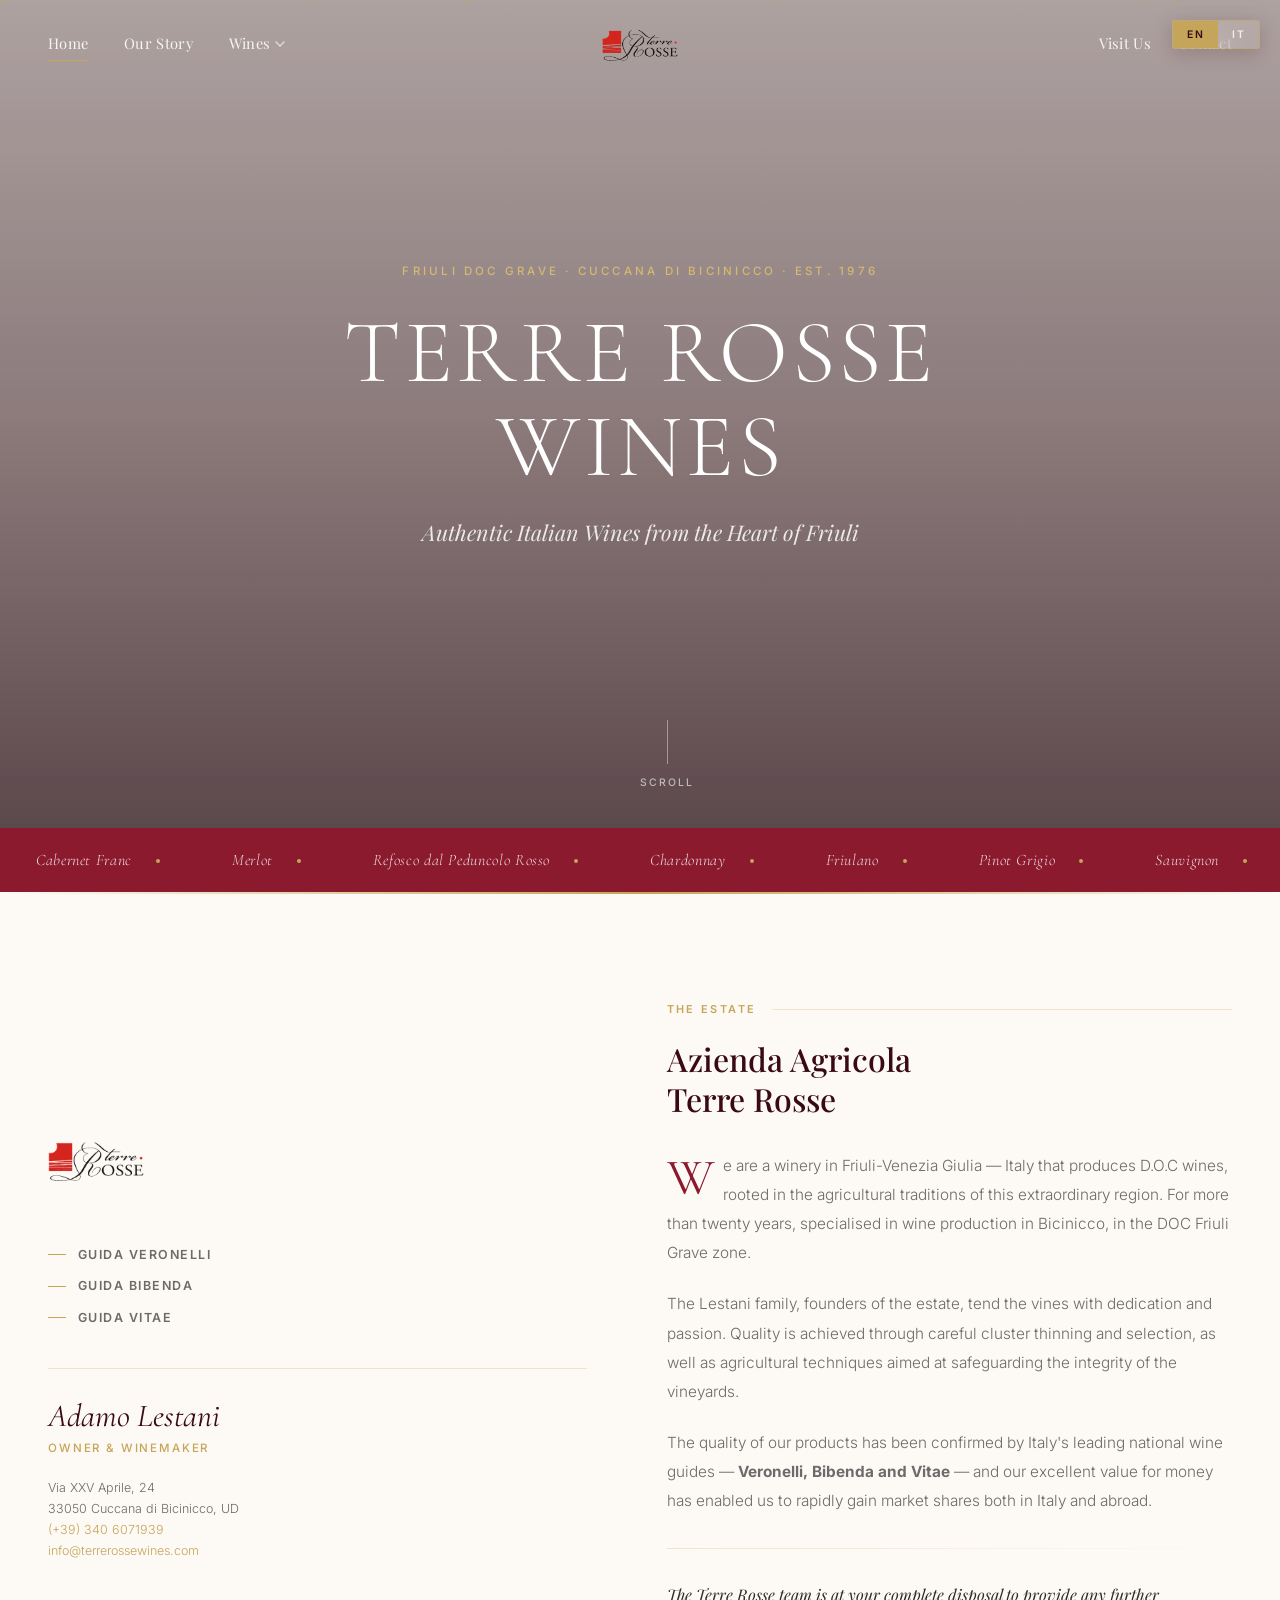
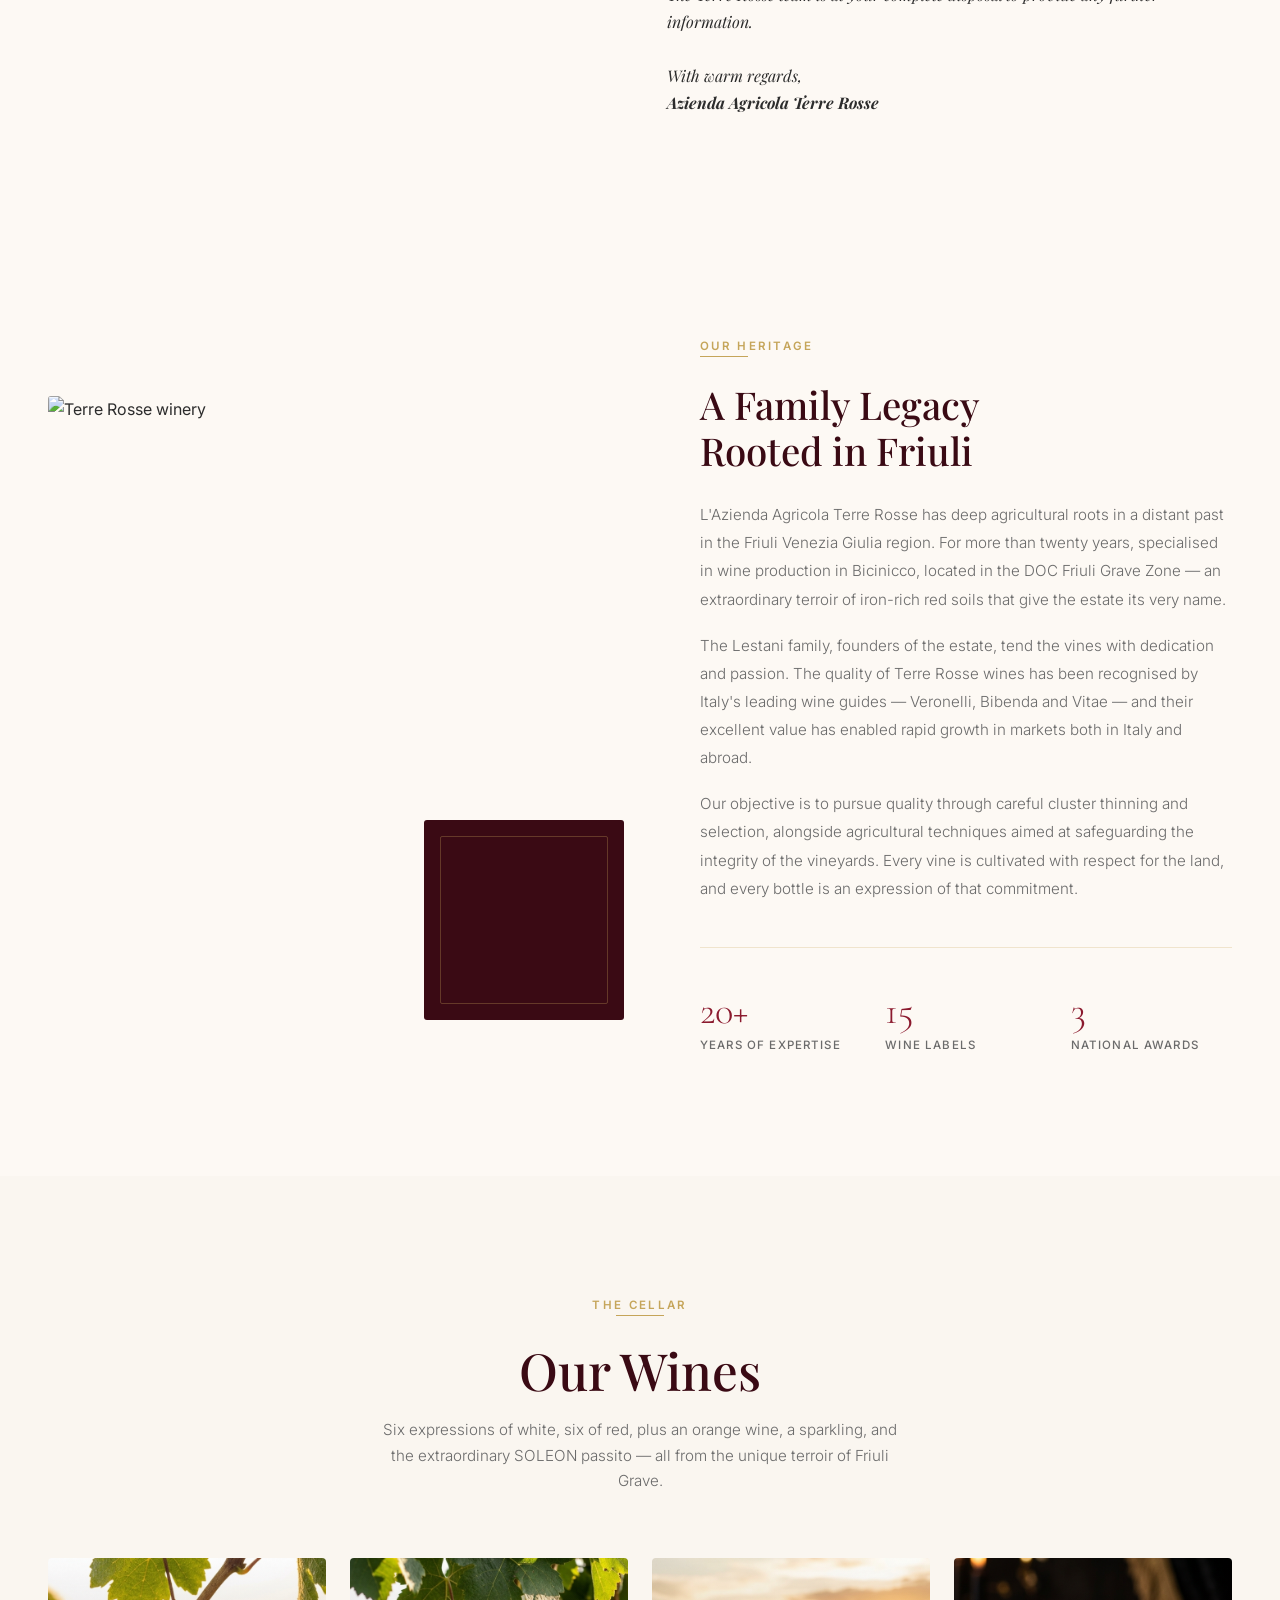
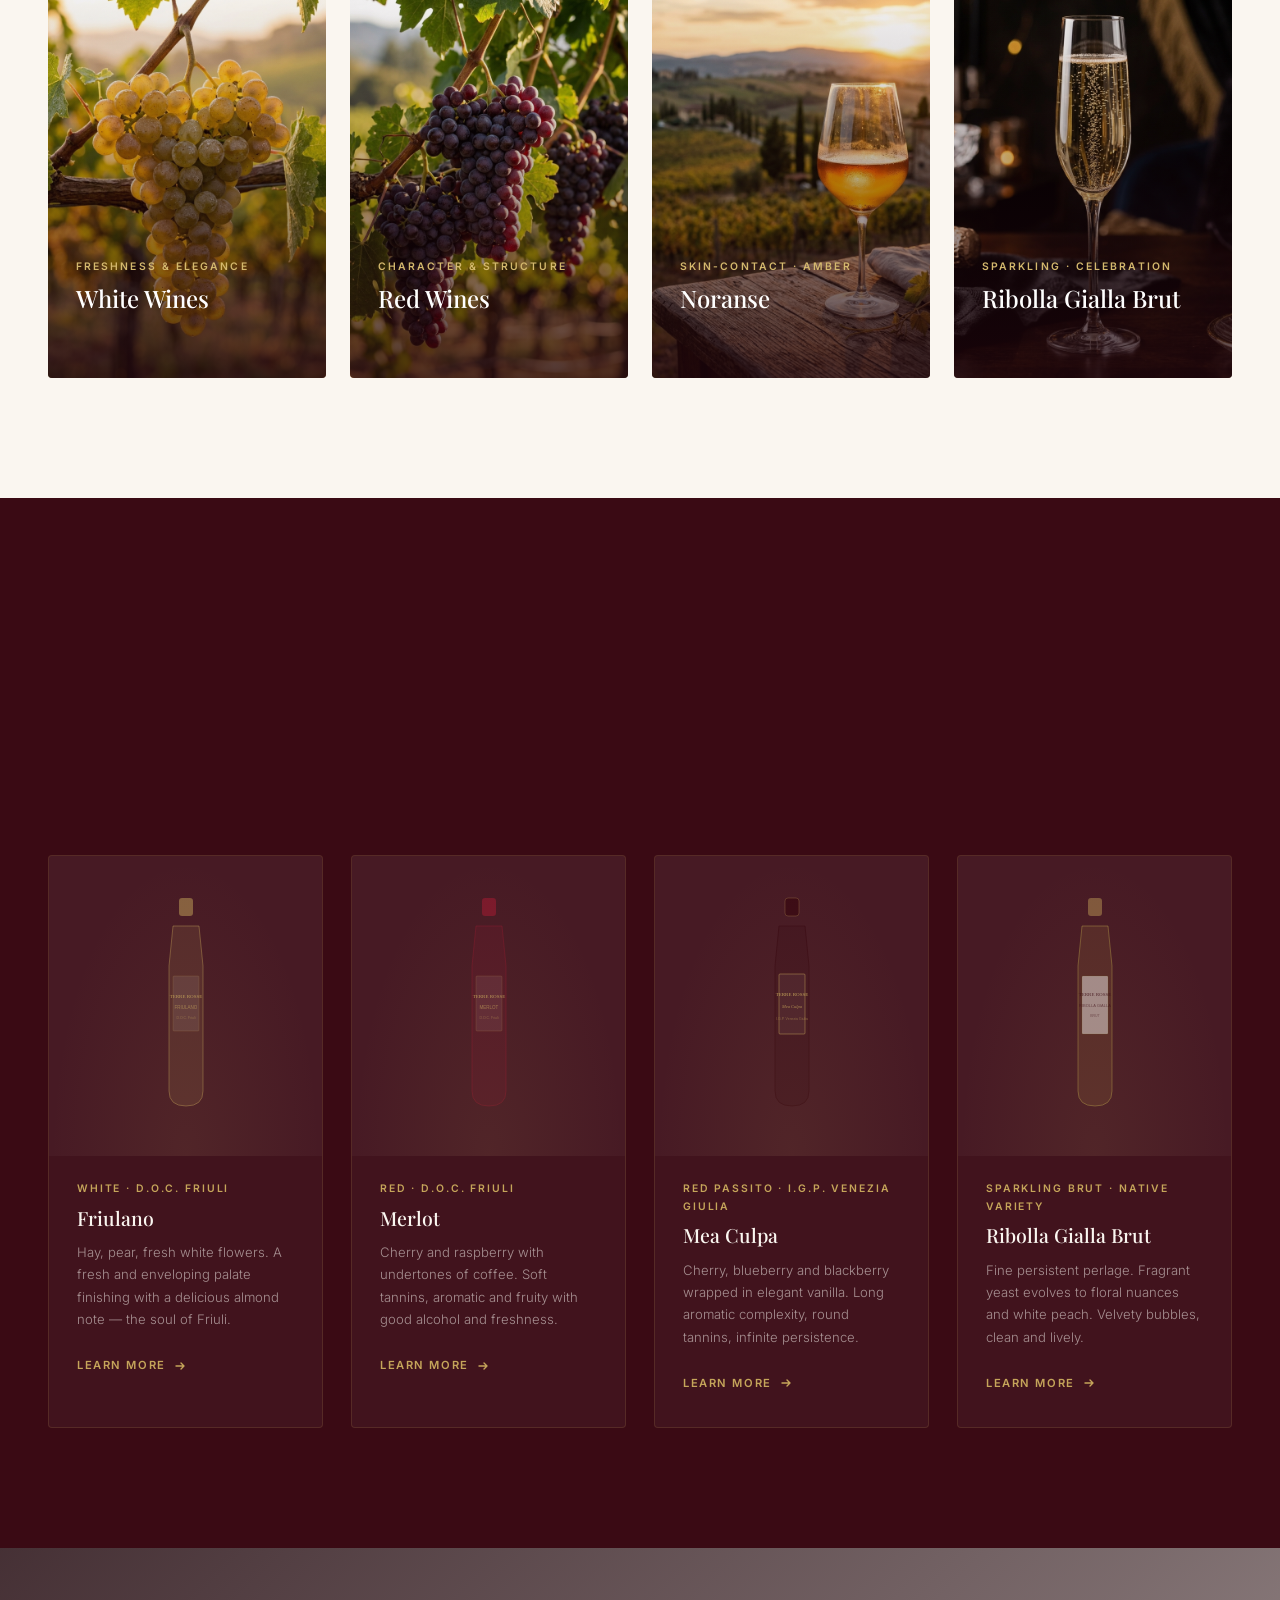
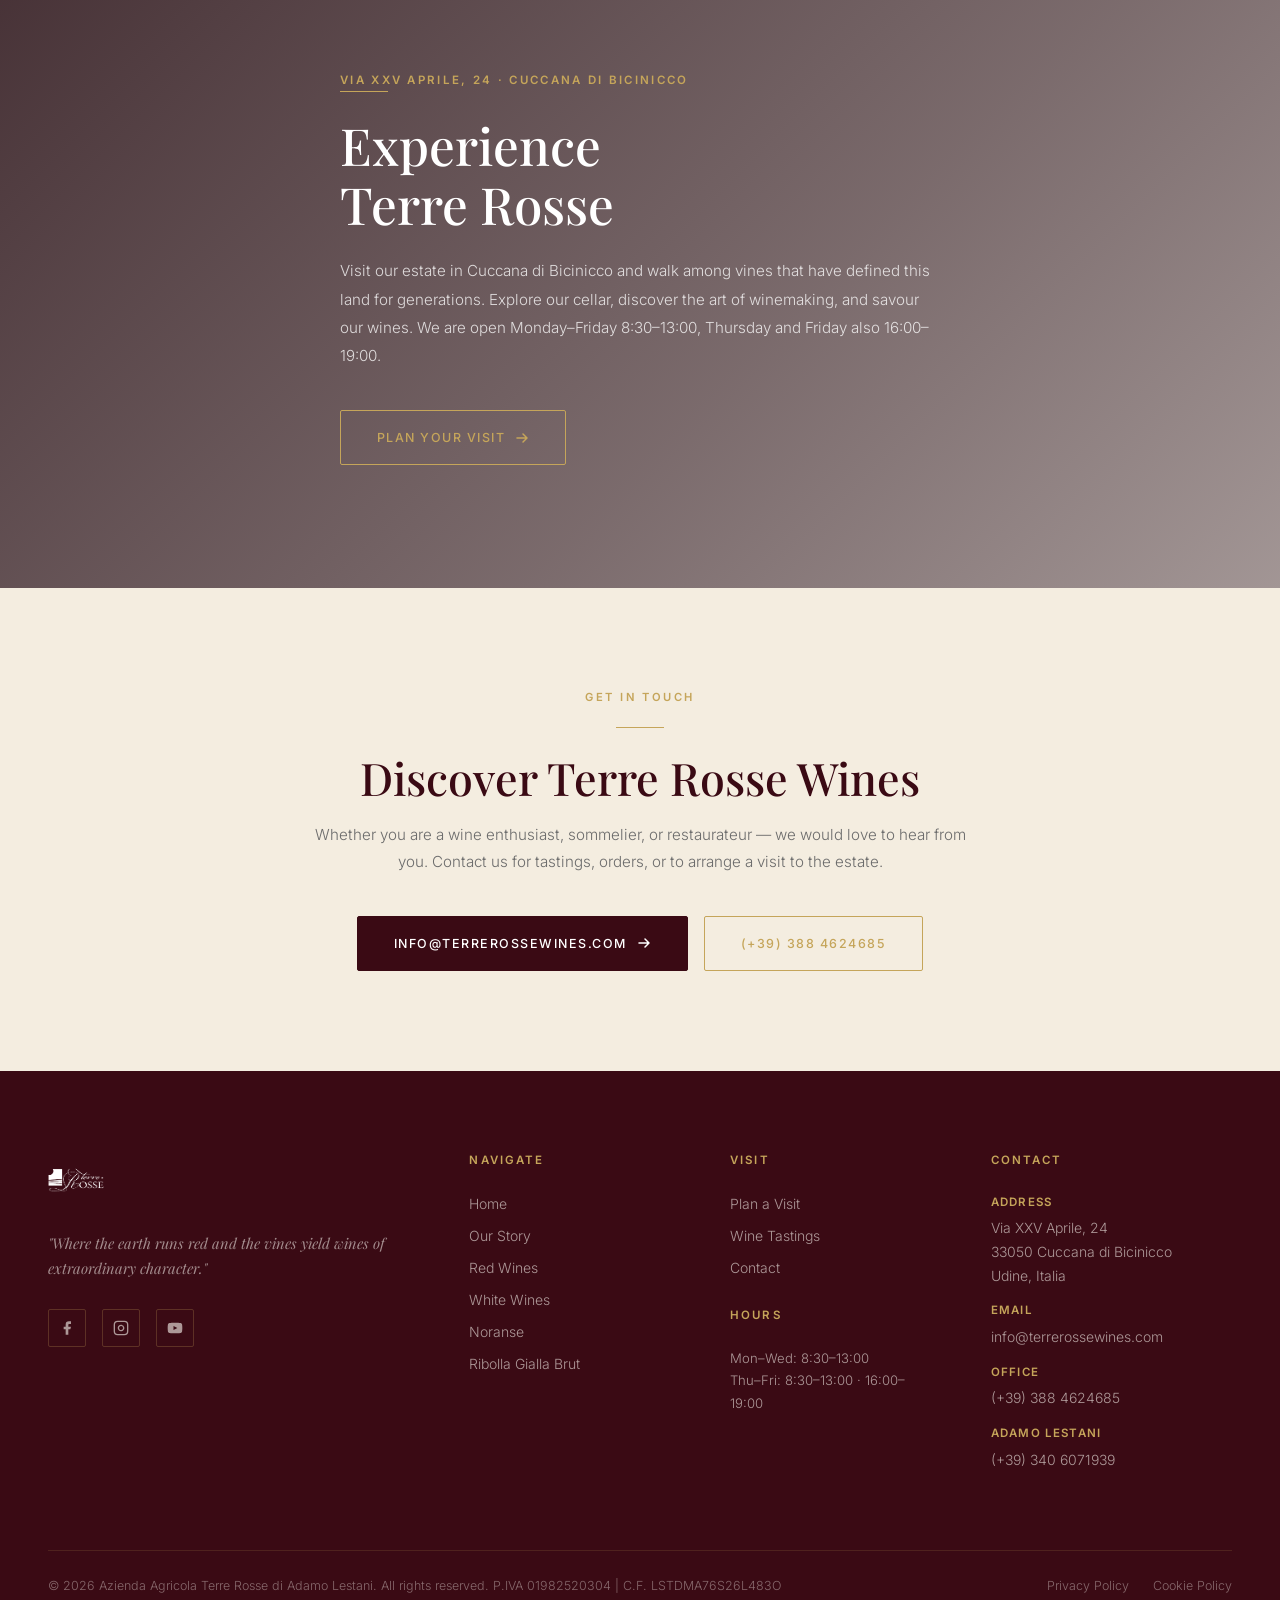
==== commit cfdf36bd: "Update website layouts, styles, and media assets" ====
--- a/index.html
+++ b/index.html
@@ -155,6 +155,7 @@
      ============================================================ -->
 <section class="hero" aria-label="Hero">
   <div class="hero-bg" style="background-image:url('images/hero-vineyard.jpg');"></div>
+  <div class="hero-bg-overlay-js" aria-hidden="true"></div>
   <div class="hero-particles" aria-hidden="true"></div>
   <div class="hero-content">
     <p class="hero-eyebrow">
@@ -166,19 +167,6 @@
       <span data-lang="en">Authentic Italian Wines from the Heart of Friuli</span>
       <span data-lang="it">Vini Italiani Autentici dal Cuore del Friuli</span>
     </p>
-    <p class="hero-desc">
-      <span data-lang="en">A family winery producing exceptional wines through 20+ years of dedication, tradition and passion on the red iron-rich soils of Friuli Venezia Giulia.</span>
-      <span data-lang="it">Un'azienda familiare che produce vini eccezionali con oltre 20 anni di dedizione, tradizione e passione sulle terre rosse ferrose del Friuli Venezia Giulia.</span>
-    </p>
-    <div class="hero-btns">
-      <a href="#collection" class="btn btn-primary">
-        <span data-lang="en">Explore Our Wines</span><span data-lang="it">Scopri i Vini</span>
-        <svg viewBox="0 0 14 14" fill="none"><path d="M2 7H12M8 3L12 7L8 11" stroke="currentColor" stroke-width="1.5" stroke-linecap="round" stroke-linejoin="round"/></svg>
-      </a>
-      <a href="#our-story" class="btn btn-outline">
-        <span data-lang="en">Our Story</span><span data-lang="it">La Nostra Storia</span>
-      </a>
-    </div>
   </div>
   <div class="hero-scroll" aria-hidden="true">
     <div class="scroll-line"></div>
@@ -207,6 +195,90 @@
     <span class="marquee-item">SOLEON <span class="marquee-dot"></span></span>
   </div>
 </div>
+
+<!-- ============================================================
+     INTRO LETTER
+     ============================================================ -->
+<section class="intro-letter" id="intro">
+  <div class="container">
+    <div class="intro-letter-grid">
+
+      <!-- Left: sticky meta panel -->
+      <div class="intro-letter-meta">
+        <img src="images/logo.png" alt="Terre Rosse Wines" class="intro-letter-logo reveal">
+
+        <!-- Awards recognised -->
+        <div class="intro-awards reveal reveal-delay-1">
+          <div class="intro-award-item">Guida Veronelli</div>
+          <div class="intro-award-item">Guida Bibenda</div>
+          <div class="intro-award-item">Guida Vitae</div>
+        </div>
+
+        <!-- Signature -->
+        <div class="intro-letter-sig reveal reveal-delay-2">
+          <div class="intro-sig-name">Adamo Lestani</div>
+          <div class="intro-sig-role">
+            <span data-lang="en">Owner &amp; Winemaker</span>
+            <span data-lang="it">Titolare &amp; Enologo</span>
+          </div>
+          <div style="margin-top:18px;font-family:var(--font-sans);font-size:0.78rem;font-weight:300;color:var(--mid-gray);line-height:1.7;">
+            Via XXV Aprile, 24<br>
+            33050 Cuccana di Bicinicco, UD<br>
+            <a href="tel:+393406071939" style="color:var(--gold);">(+39) 340 6071939</a><br>
+            <a href="mailto:info@terrerossewines.com" style="color:var(--gold);">info@terrerossewines.com</a>
+          </div>
+        </div>
+      </div>
+
+      <!-- Right: letter body -->
+      <div class="intro-letter-body">
+
+        <!-- Italian version -->
+        <div data-lang-block="it">
+          <div class="intro-letter-eyebrow">L'Azienda</div>
+          <h2 class="intro-letter-headline reveal">Azienda Agricola<br>Terre Rosse</h2>
+          <p class="intro-letter-p reveal reveal-delay-1">
+            L'Azienda Agricola Terre Rosse affonda le proprie radici agricole in un lontano passato nella regione Friuli Venezia Giulia. Da vent'anni specializzata nella produzione di vino in Bicinicco, località situata nella Zona DOC Friuli Grave.
+          </p>
+          <p class="intro-letter-p reveal reveal-delay-2">
+            I membri della famiglia Lestani, fondatori dell'Azienda, si prendono cura delle viti con dedizione e passione per realizzare un vino di qualità; questo è ottenuto grazie ad un attento diradamento e selezione dei grappoli, nonché a tecniche agronomiche finalizzate alla conservazione e all'integrità dei vigneti.
+          </p>
+          <p class="intro-letter-p reveal reveal-delay-3">
+            La qualità dei prodotti di Terre Rosse è stata riconosciuta dalle principali guide di vini nazionali — <strong>Veronelli, Bibenda, Vitae</strong> — e l'ottimo rapporto qualità prezzo le ha permesso di conquistare rapidamente fette di mercato sia in Italia che all'Estero.
+          </p>
+          <div class="intro-letter-divider reveal"></div>
+          <p class="intro-letter-closing reveal reveal-delay-1">
+            Lo Staff di Terre Rosse è a Vostra completa disposizione per fornirvi qualsiasi ulteriore informazione.<br><br>
+            Cordiali saluti,<br>
+            <strong>Azienda Agricola Terre Rosse</strong>
+          </p>
+        </div>
+
+        <!-- English version -->
+        <div data-lang-block="en">
+          <div class="intro-letter-eyebrow">The Estate</div>
+          <h2 class="intro-letter-headline reveal">Azienda Agricola<br>Terre Rosse</h2>
+          <p class="intro-letter-p reveal reveal-delay-1">
+            We are a winery in Friuli-Venezia Giulia — Italy that produces D.O.C wines, rooted in the agricultural traditions of this extraordinary region. For more than twenty years, specialised in wine production in Bicinicco, in the DOC Friuli Grave zone.
+          </p>
+          <p class="intro-letter-p reveal reveal-delay-2">
+            The Lestani family, founders of the estate, tend the vines with dedication and passion. Quality is achieved through careful cluster thinning and selection, as well as agricultural techniques aimed at safeguarding the integrity of the vineyards.
+          </p>
+          <p class="intro-letter-p reveal reveal-delay-3">
+            The quality of our products has been confirmed by Italy's leading national wine guides — <strong>Veronelli, Bibenda and Vitae</strong> — and our excellent value for money has enabled us to rapidly gain market shares both in Italy and abroad.
+          </p>
+          <div class="intro-letter-divider reveal"></div>
+          <p class="intro-letter-closing reveal reveal-delay-1">
+            The Terre Rosse team is at your complete disposal to provide any further information.<br><br>
+            With warm regards,<br>
+            <strong>Azienda Agricola Terre Rosse</strong>
+          </p>
+        </div>
+
+      </div>
+    </div>
+  </div>
+</section>
 
 <!-- ============================================================
      HERITAGE
--- a/styles.css
+++ b/styles.css
@@ -114,11 +114,13 @@
   color: var(--gold-light);
 }
 
-/* Language content switching */
-[data-lang="it"] { display: none; }
-[data-lang="en"] { display: inline; }
-.lang-it [data-lang="en"] { display: none; }
-.lang-it [data-lang="it"] { display: inline; }
+/* Language content switching — target span elements only, never buttons */
+span[data-lang="it"] { display: none; }
+span[data-lang="en"] { display: inline; }
+.lang-it span[data-lang="en"] { display: none; }
+.lang-it span[data-lang="it"] { display: inline; }
+
+/* Block-level language switching */
 .lang-it [data-lang-block="en"] { display: none !important; }
 .lang-it [data-lang-block="it"] { display: block !important; }
 [data-lang-block="it"] { display: none !important; }
@@ -209,7 +211,7 @@
 
 .header-logo-wrap { display: flex; justify-content: center; }
 .header-logo { display: flex; align-items: center; }
-.header-logo img { height: 62px; width: auto; object-fit: contain; }
+.header-logo img { height: 76px; width: auto; object-fit: contain; }
 
 .nav-left, .nav-right { display: flex; align-items: center; gap: 36px; }
 .nav-right { justify-content: flex-end; gap: 28px; }
@@ -307,9 +309,10 @@
 /* ============================================================
    HERO
    ============================================================ */
-.hero { position: relative; height: 100vh; min-height: 680px; display: flex; align-items: center; justify-content: center; overflow: hidden; }
-.hero-bg { position: absolute; inset: 0; background-size: cover; background-position: center 30%; will-change: transform; }
-.hero-bg::after { content: ''; position: absolute; inset: 0; background: linear-gradient(to bottom, rgba(30,5,12,0.35) 0%, rgba(40,10,18,0.52) 50%, rgba(30,5,12,0.72) 100%); }
+.hero { position: relative; height: 92vh; min-height: 620px; display: flex; align-items: center; justify-content: center; overflow: hidden; }
+.hero-bg { position: absolute; inset: 0; background-size: cover; background-position: center 30%; will-change: transform; transform-origin: center center; }
+.hero-bg::after { content: ''; position: absolute; inset: 0; background: linear-gradient(to bottom, rgba(30,5,12,0.35) 0%, rgba(40,10,18,0.52) 50%, rgba(30,5,12,0.72) 100%); transition: none; }
+.hero-bg-overlay-js { position: absolute; inset: 0; z-index: 1; background: rgba(20,4,10,0); will-change: background; pointer-events: none; transition: none; }
 
 /* Animated particles */
 .hero-particles { position: absolute; inset: 0; z-index: 1; overflow: hidden; pointer-events: none; }
@@ -321,7 +324,7 @@
   animation: particleFloat linear infinite;
 }
 
-.hero-content { position: relative; z-index: 2; text-align: center; color: var(--white); max-width: 820px; padding: 0 24px; }
+.hero-content { position: relative; z-index: 2; text-align: center; color: var(--white); max-width: 820px; padding: 0 24px; will-change: opacity, transform, filter; transform-origin: center 60%; }
 
 .hero-eyebrow {
   font-family: var(--font-sans); font-size: 0.72rem; font-weight: 500; letter-spacing: 0.28em; text-transform: uppercase;
@@ -348,9 +351,172 @@
   animation: fadeUp 0.9s var(--ease-luxury) 0.7s forwards;
 }
 .hero-btns { display: flex; align-items: center; justify-content: center; gap: 16px; flex-wrap: wrap; opacity: 0; transform: translateY(20px); animation: fadeUp 0.9s var(--ease-luxury) 0.85s forwards; }
-.hero-scroll { position: absolute; bottom: 36px; left: 50%; transform: translateX(-50%); z-index: 2; display: flex; flex-direction: column; align-items: center; gap: 10px; color: rgba(255,255,255,0.6); font-family: var(--font-sans); font-size: 0.65rem; font-weight: 500; letter-spacing: 0.2em; text-transform: uppercase; animation: fadeUp 1s var(--ease-luxury) 1.2s both; }
+.hero-scroll { position: absolute; bottom: 36px; left: 50%; transform: translateX(-50%); z-index: 2; display: flex; flex-direction: column; align-items: center; gap: 10px; color: rgba(255,255,255,0.6); font-family: var(--font-sans); font-size: 0.65rem; font-weight: 500; letter-spacing: 0.2em; text-transform: uppercase; animation: fadeUp 1s var(--ease-luxury) 1.2s both; will-change: opacity, transform; transform-origin: bottom center; }
 .scroll-line { width: 1px; height: 44px; background: rgba(255,255,255,0.4); position: relative; overflow: hidden; }
 .scroll-line::after { content: ''; position: absolute; top: -100%; left: 0; right: 0; height: 100%; background: var(--gold); animation: scrollLine 1.8s var(--ease-smooth) infinite; }
+
+/* ============================================================
+   INTRO LETTER SECTION
+   ============================================================ */
+.intro-letter {
+  padding: 100px 0;
+  background: var(--light-cream);
+  position: relative;
+  overflow: hidden;
+}
+.intro-letter::before {
+  content: '';
+  position: absolute;
+  top: 0; left: 0; right: 0;
+  height: 2px;
+  background: linear-gradient(to right, transparent, var(--gold), transparent);
+}
+
+.intro-letter-grid {
+  display: grid;
+  grid-template-columns: 1fr 1.05fr;
+  gap: 80px;
+  align-items: start;
+}
+
+.intro-letter-meta {
+  position: sticky;
+  top: 120px;
+}
+
+.intro-letter-logo {
+  width: 96px;
+  height: auto;
+  margin-bottom: 32px;
+  opacity: 0.85;
+}
+
+.intro-letter-sig {
+  margin-top: 40px;
+  padding-top: 28px;
+  border-top: 1px solid var(--border-color);
+}
+
+.intro-sig-name {
+  font-family: var(--font-display);
+  font-size: 2rem;
+  font-weight: 400;
+  font-style: italic;
+  color: var(--wine-deep);
+  line-height: 1.2;
+  margin-bottom: 4px;
+}
+
+.intro-sig-role {
+  font-family: var(--font-sans);
+  font-size: 0.72rem;
+  font-weight: 500;
+  letter-spacing: 0.16em;
+  text-transform: uppercase;
+  color: var(--gold);
+}
+
+.intro-awards {
+  margin-top: 36px;
+  display: flex;
+  flex-direction: column;
+  gap: 10px;
+}
+
+.intro-award-item {
+  display: flex;
+  align-items: center;
+  gap: 12px;
+  font-family: var(--font-sans);
+  font-size: 0.78rem;
+  font-weight: 600;
+  letter-spacing: 0.12em;
+  text-transform: uppercase;
+  color: var(--mid-gray);
+  transition: color var(--transition-fast);
+}
+
+.intro-award-item::before {
+  content: '';
+  display: block;
+  width: 18px; height: 1px;
+  background: var(--gold);
+  flex-shrink: 0;
+}
+
+.intro-letter-body {
+  padding-top: 8px;
+}
+
+.intro-letter-eyebrow {
+  font-family: var(--font-sans);
+  font-size: 0.68rem;
+  font-weight: 600;
+  letter-spacing: 0.22em;
+  text-transform: uppercase;
+  color: var(--gold);
+  margin-bottom: 20px;
+  display: flex;
+  align-items: center;
+  gap: 16px;
+}
+
+.intro-letter-eyebrow::after {
+  content: '';
+  flex: 1;
+  height: 1px;
+  background: var(--border-color);
+}
+
+.intro-letter-headline {
+  font-family: var(--font-serif);
+  font-size: clamp(1.6rem, 2.5vw, 2.2rem);
+  font-weight: 500;
+  color: var(--wine-deep);
+  line-height: 1.25;
+  margin-bottom: 32px;
+}
+
+.intro-letter-p {
+  font-family: var(--font-sans);
+  font-size: 0.96rem;
+  font-weight: 300;
+  color: var(--mid-gray);
+  line-height: 1.9;
+  margin-bottom: 22px;
+  position: relative;
+}
+
+.intro-letter-p:first-of-type::first-letter {
+  font-family: var(--font-display);
+  font-size: 3.2rem;
+  font-weight: 400;
+  color: var(--wine-red);
+  float: left;
+  line-height: 0.82;
+  margin-right: 8px;
+  margin-top: 6px;
+}
+
+.intro-letter-divider {
+  width: 100%; height: 1px;
+  background: linear-gradient(to right, var(--border-color), transparent);
+  margin: 32px 0;
+}
+
+.intro-letter-closing {
+  font-family: var(--font-serif);
+  font-size: 1rem;
+  font-style: italic;
+  color: var(--dark-gray);
+  line-height: 1.7;
+}
+
+@media (max-width: 900px) {
+  .intro-letter-grid { grid-template-columns: 1fr; gap: 48px; }
+  .intro-letter-meta { position: static; }
+  .intro-letter-p:first-of-type::first-letter { font-size: 2.6rem; }
+}
 
 /* ============================================================
    HERITAGE
@@ -495,9 +661,9 @@
    WINE CATALOG PAGES
    ============================================================ */
 .page-hero { position: relative; height: 500px; display: flex; align-items: flex-end; overflow: hidden; }
-.page-hero-bg { position: absolute; inset: 0; background-size: cover; background-position: center; }
+.page-hero-bg { position: absolute; inset: 0; background-size: cover; background-position: center; will-change: transform; transform-origin: center center; }
 .page-hero-bg::after { content: ''; position: absolute; inset: 0; background: linear-gradient(to bottom, rgba(30,5,12,0.4) 0%, rgba(30,5,12,0.78) 100%); }
-.page-hero-content { position: relative; z-index: 2; padding: 0 0 60px; color: var(--white); width: 100%; }
+.page-hero-content { position: relative; z-index: 2; padding: 0 0 60px; color: var(--white); width: 100%; will-change: opacity, transform, filter; }
 .page-hero-eyebrow { font-family: var(--font-sans); font-size: 0.7rem; font-weight: 500; letter-spacing: 0.24em; text-transform: uppercase; color: var(--gold); margin-bottom: 14px; }
 .page-hero-title { font-family: var(--font-display); font-size: clamp(3rem, 6vw, 5.5rem); font-weight: 300; line-height: 1.0; letter-spacing: 0.06em; text-transform: uppercase; margin-bottom: 16px; animation: fadeUp 0.9s var(--ease-luxury) 0.2s both; }
 .page-hero-sub { font-family: var(--font-serif); font-size: 1.15rem; font-style: italic; color: rgba(255,255,255,0.8); animation: fadeUp 0.9s var(--ease-luxury) 0.4s both; }
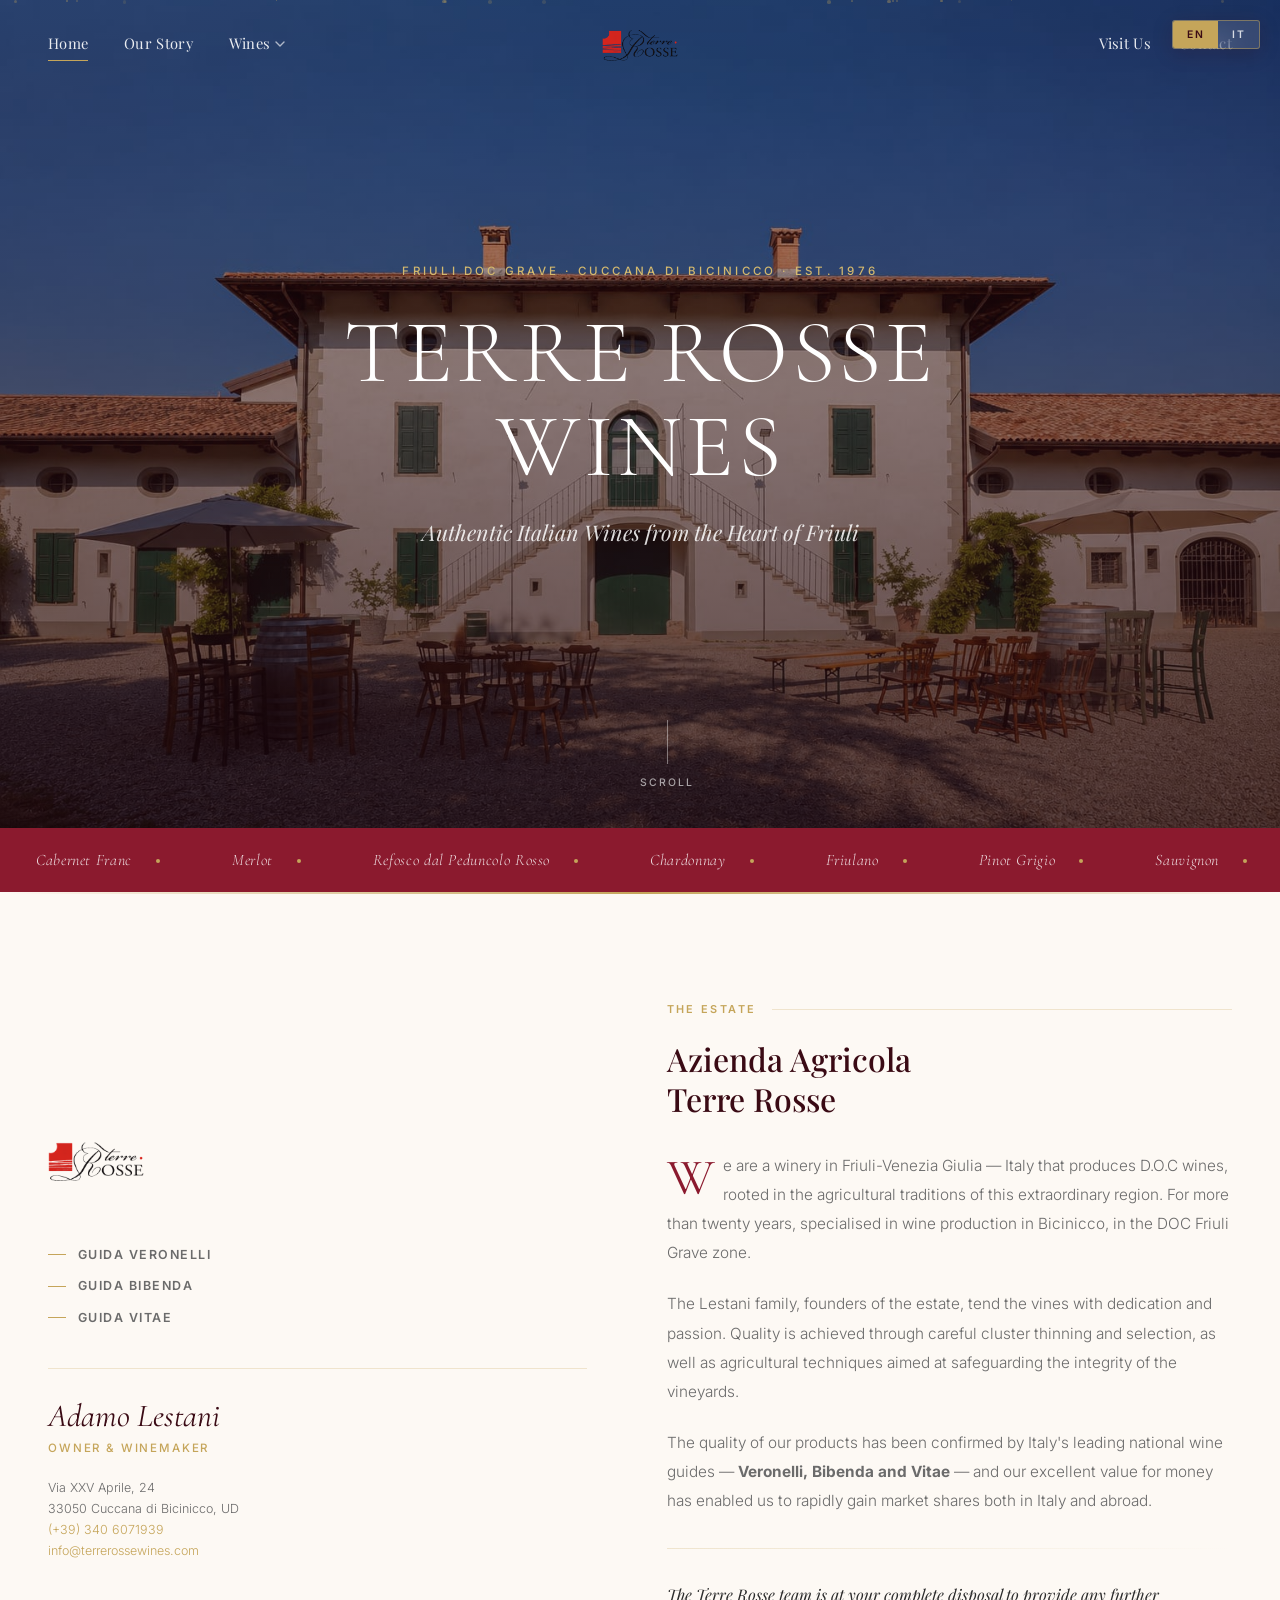
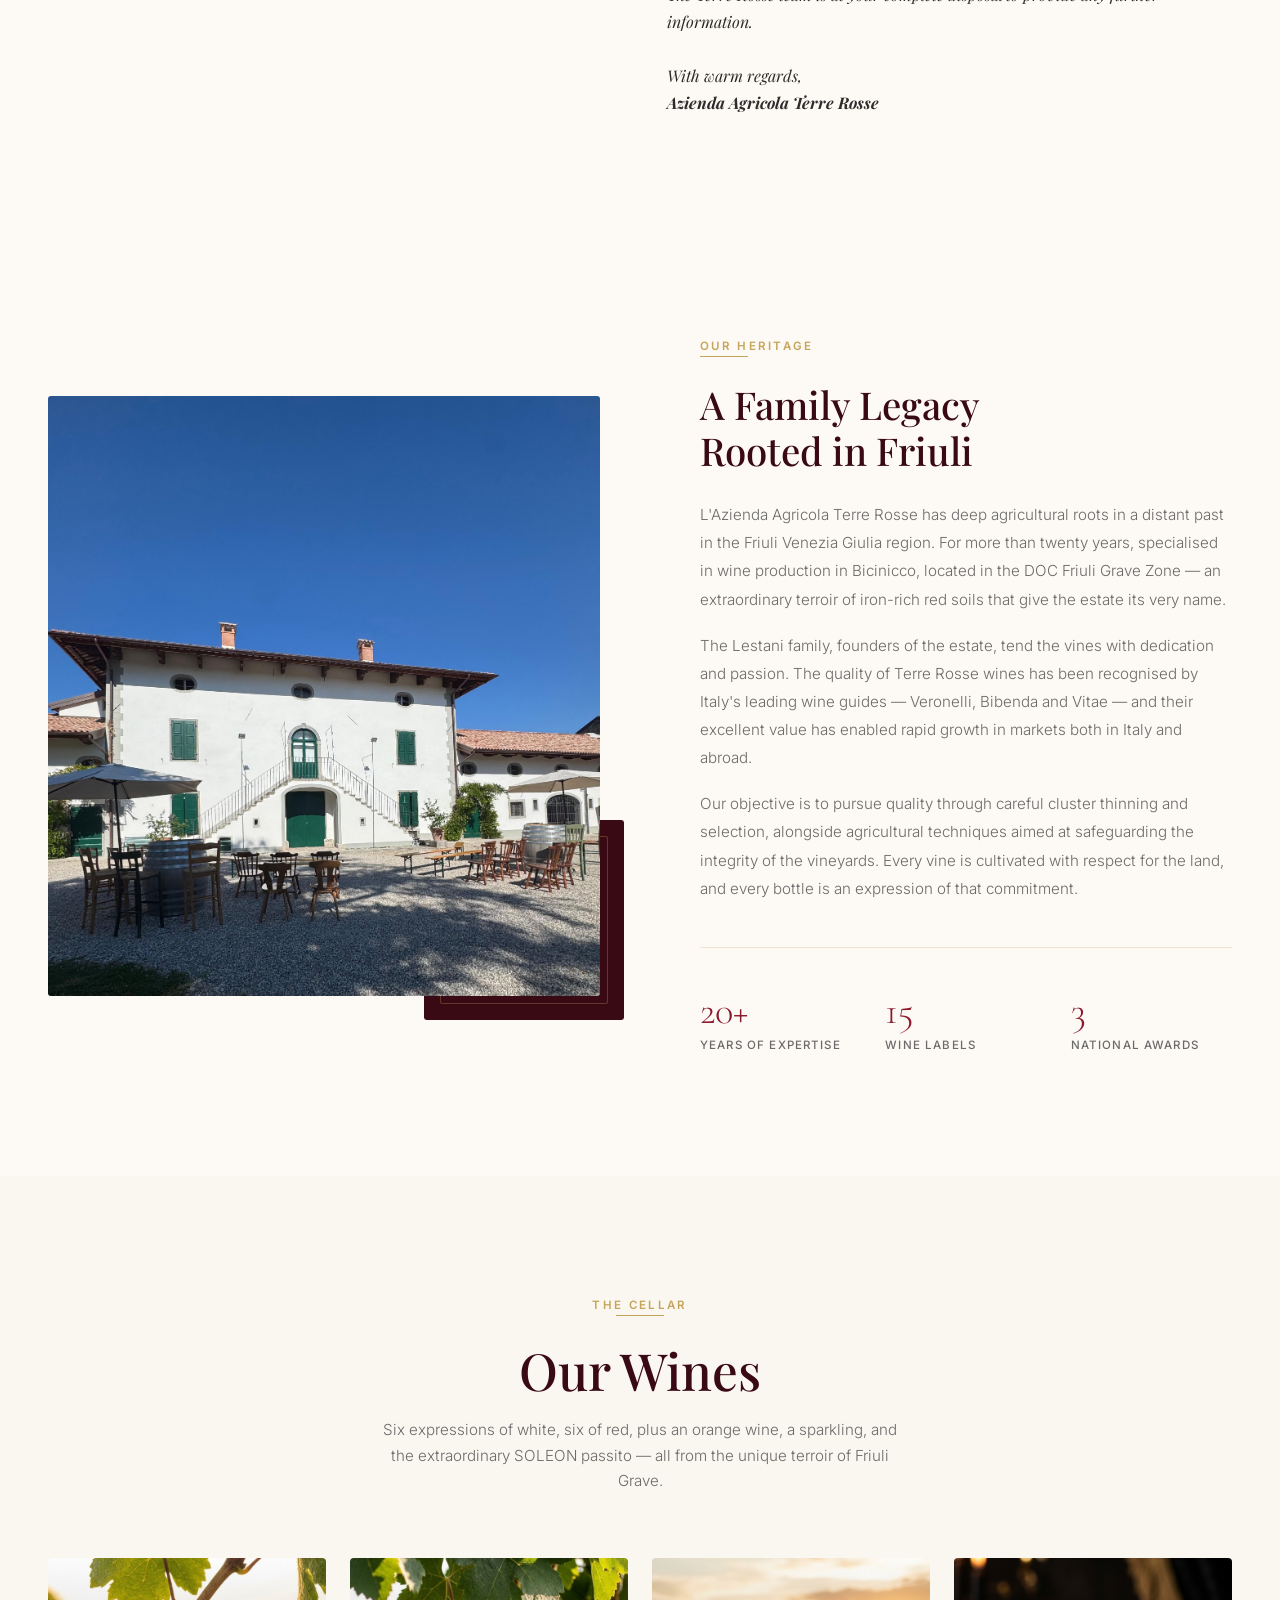
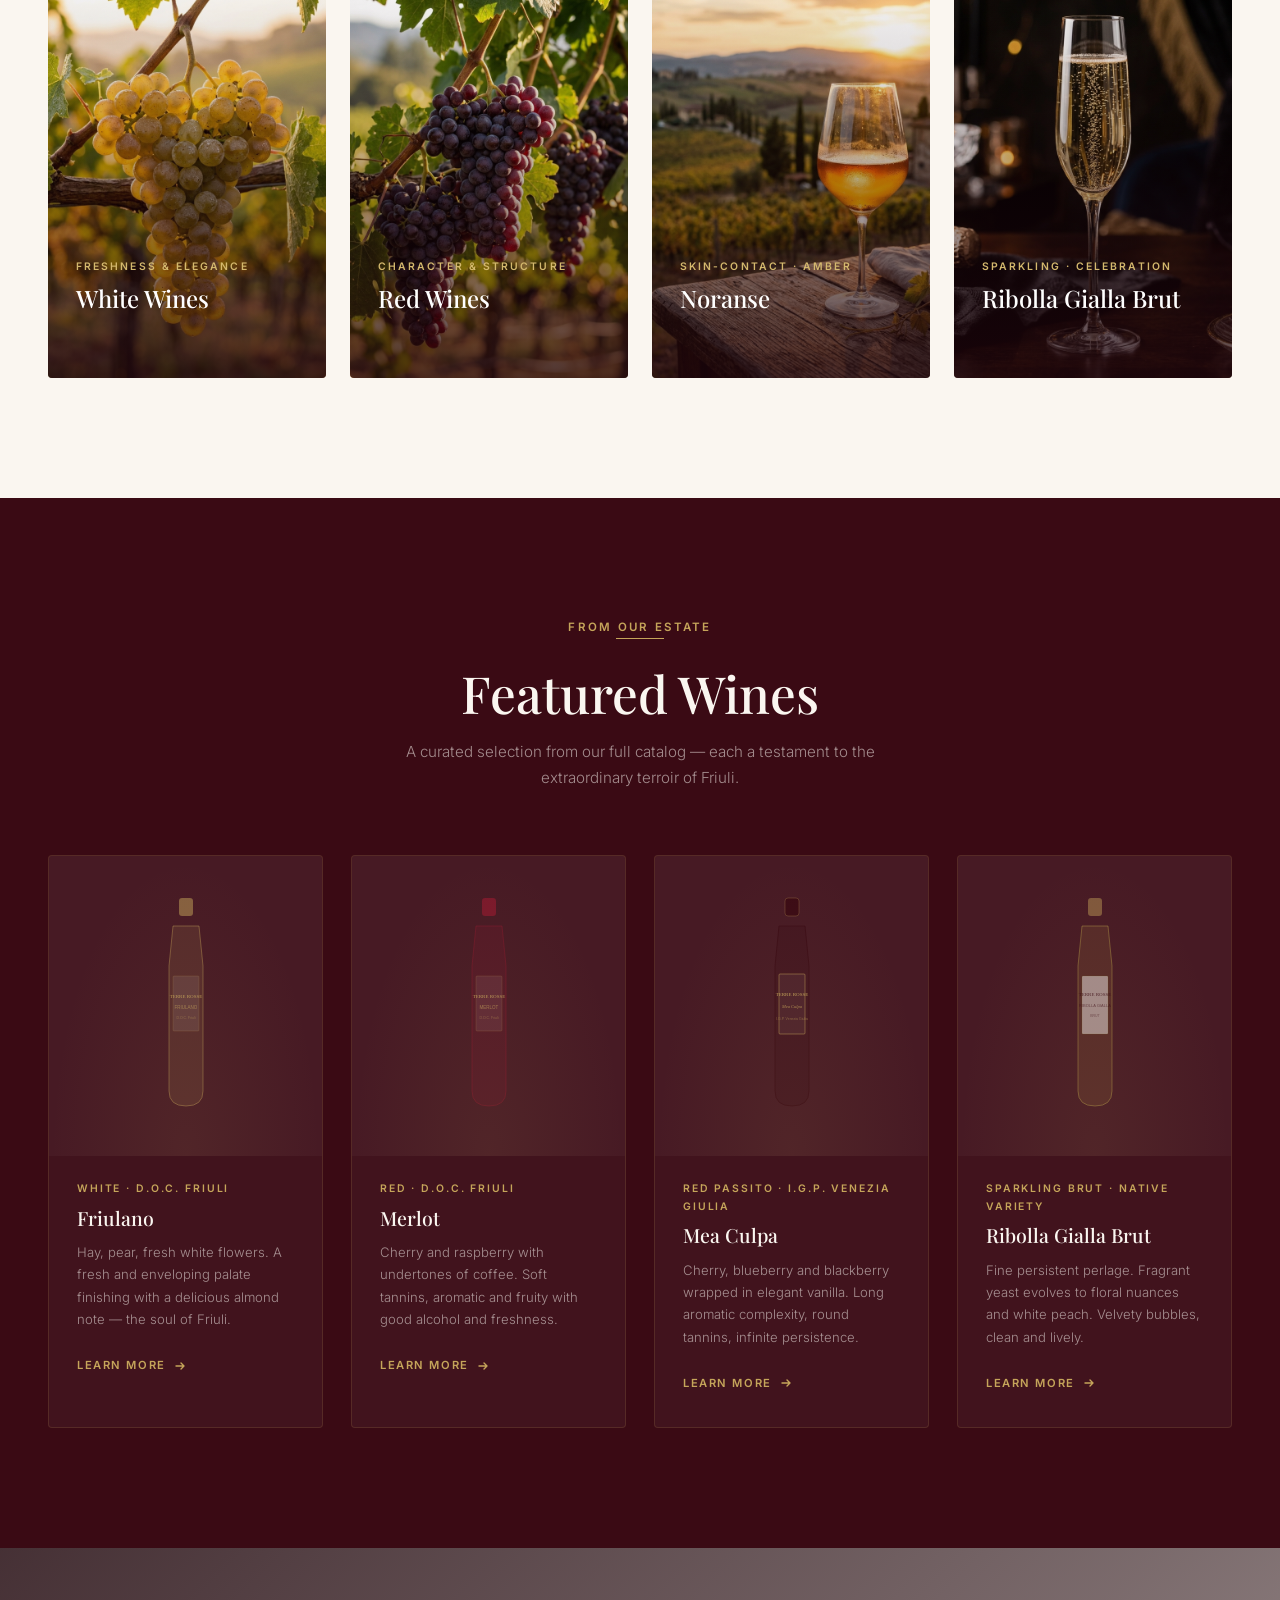
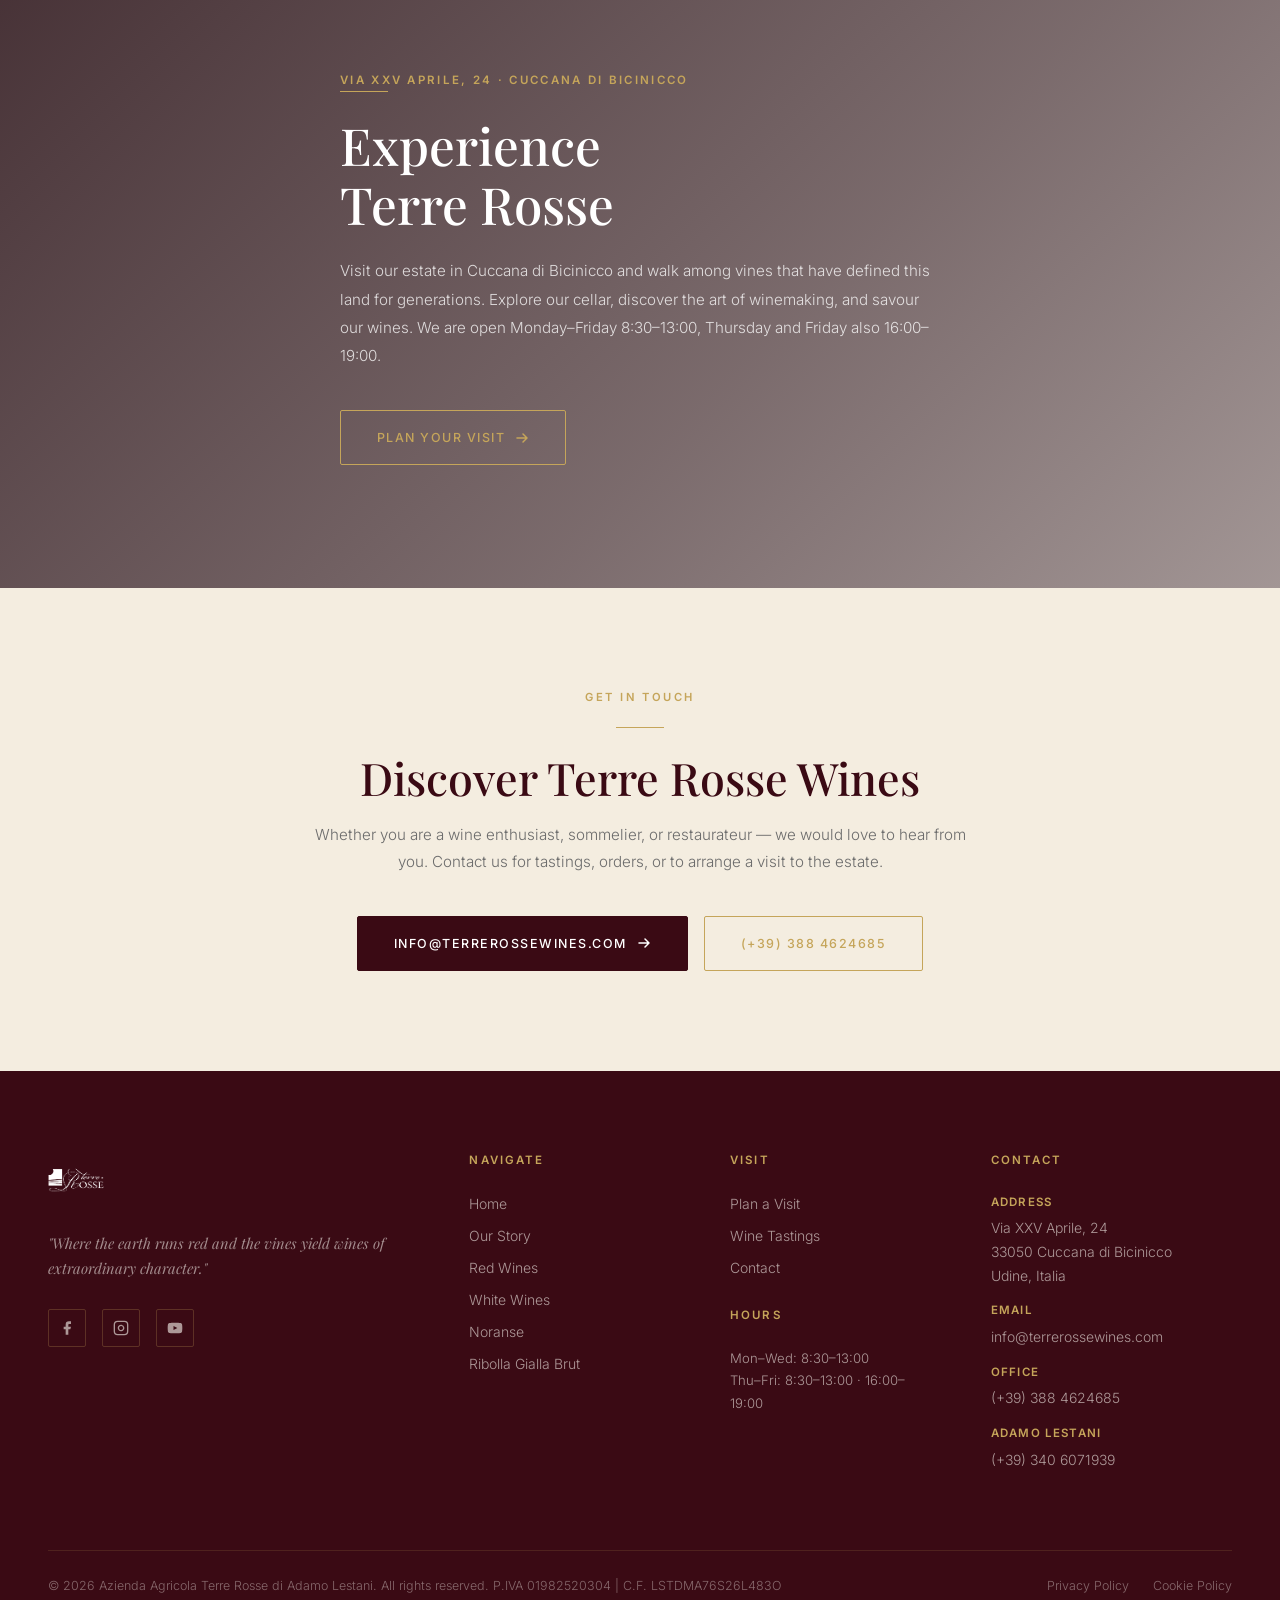
==== commit cfb66463: "Set heropagebackground.png as hero background image and update heritage asset" ====
--- a/index.html
+++ b/index.html
@@ -154,7 +154,7 @@
      HERO
      ============================================================ -->
 <section class="hero" aria-label="Hero">
-  <div class="hero-bg" style="background-image:url('images/hero-vineyard.jpg');"></div>
+  <div class="hero-bg" style="background-image:url('images/heropagebackground.png');"></div>
   <div class="hero-bg-overlay-js" aria-hidden="true"></div>
   <div class="hero-particles" aria-hidden="true"></div>
   <div class="hero-content">
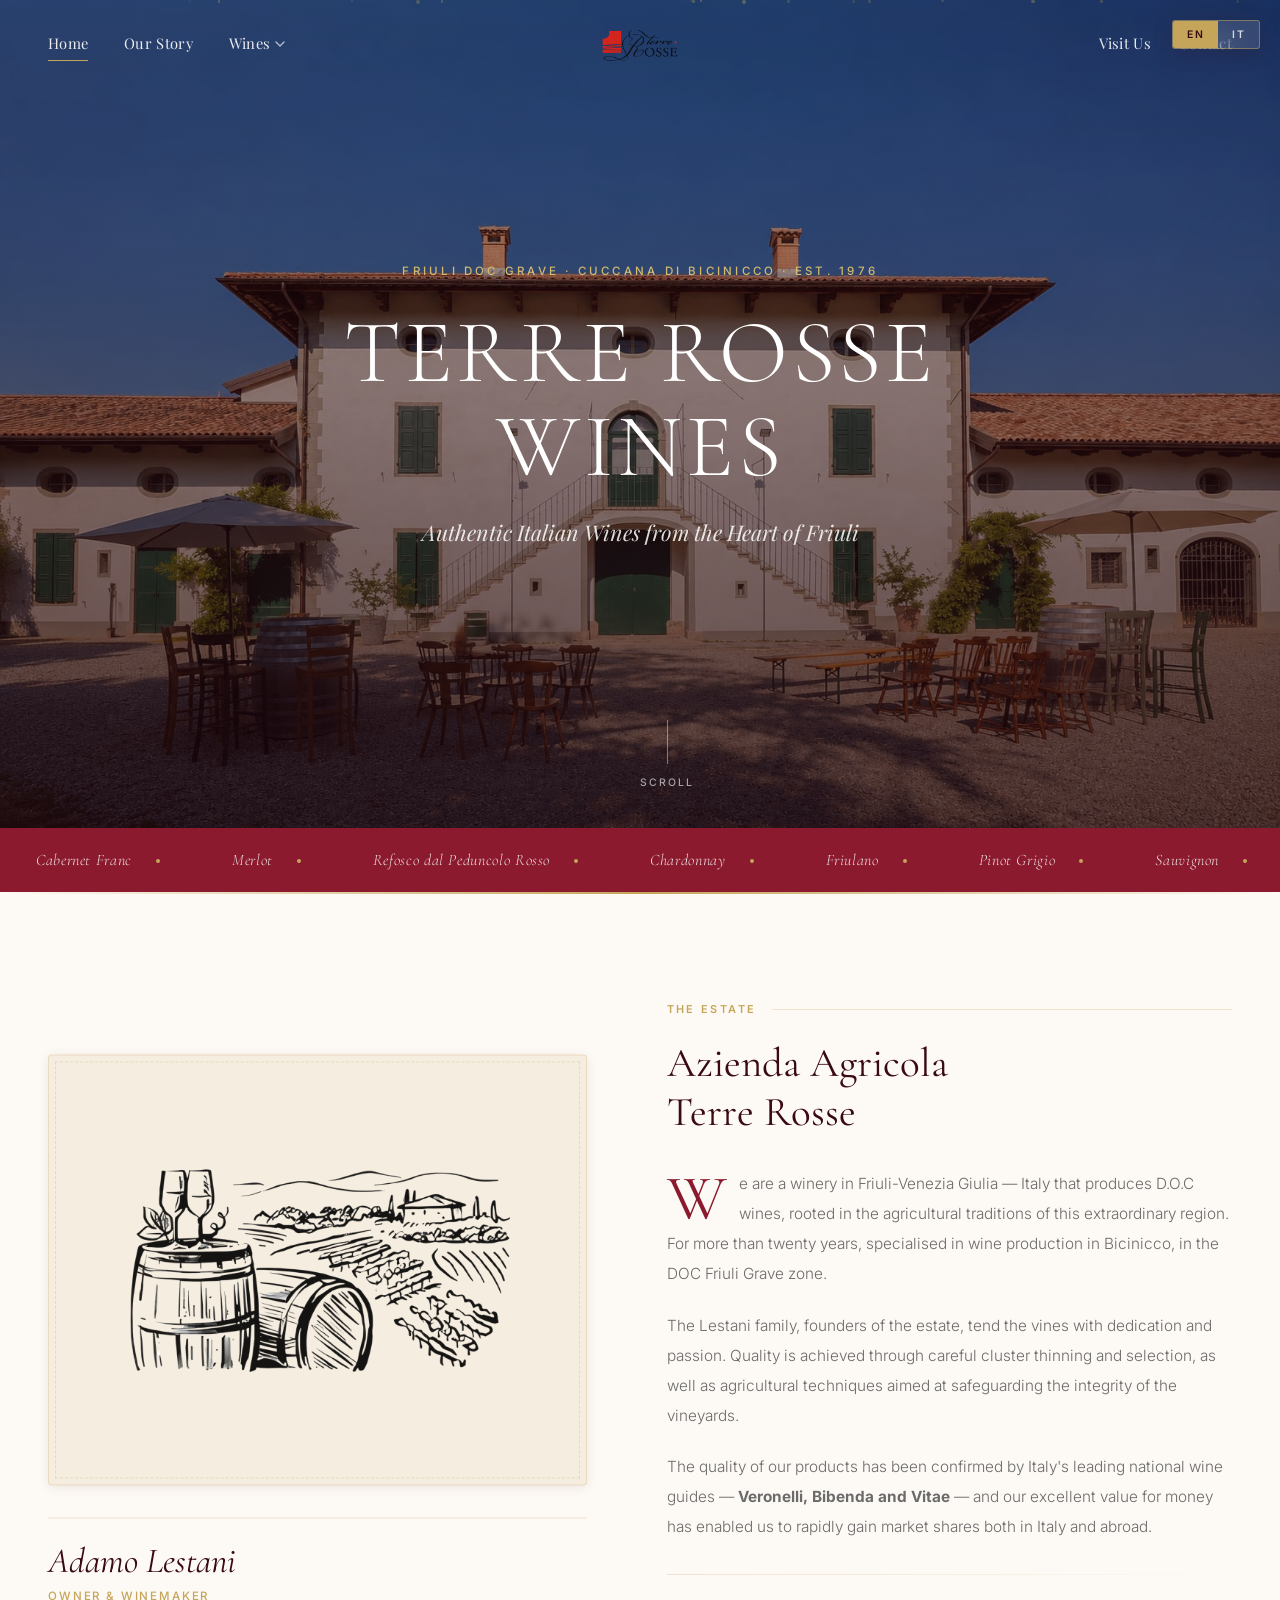
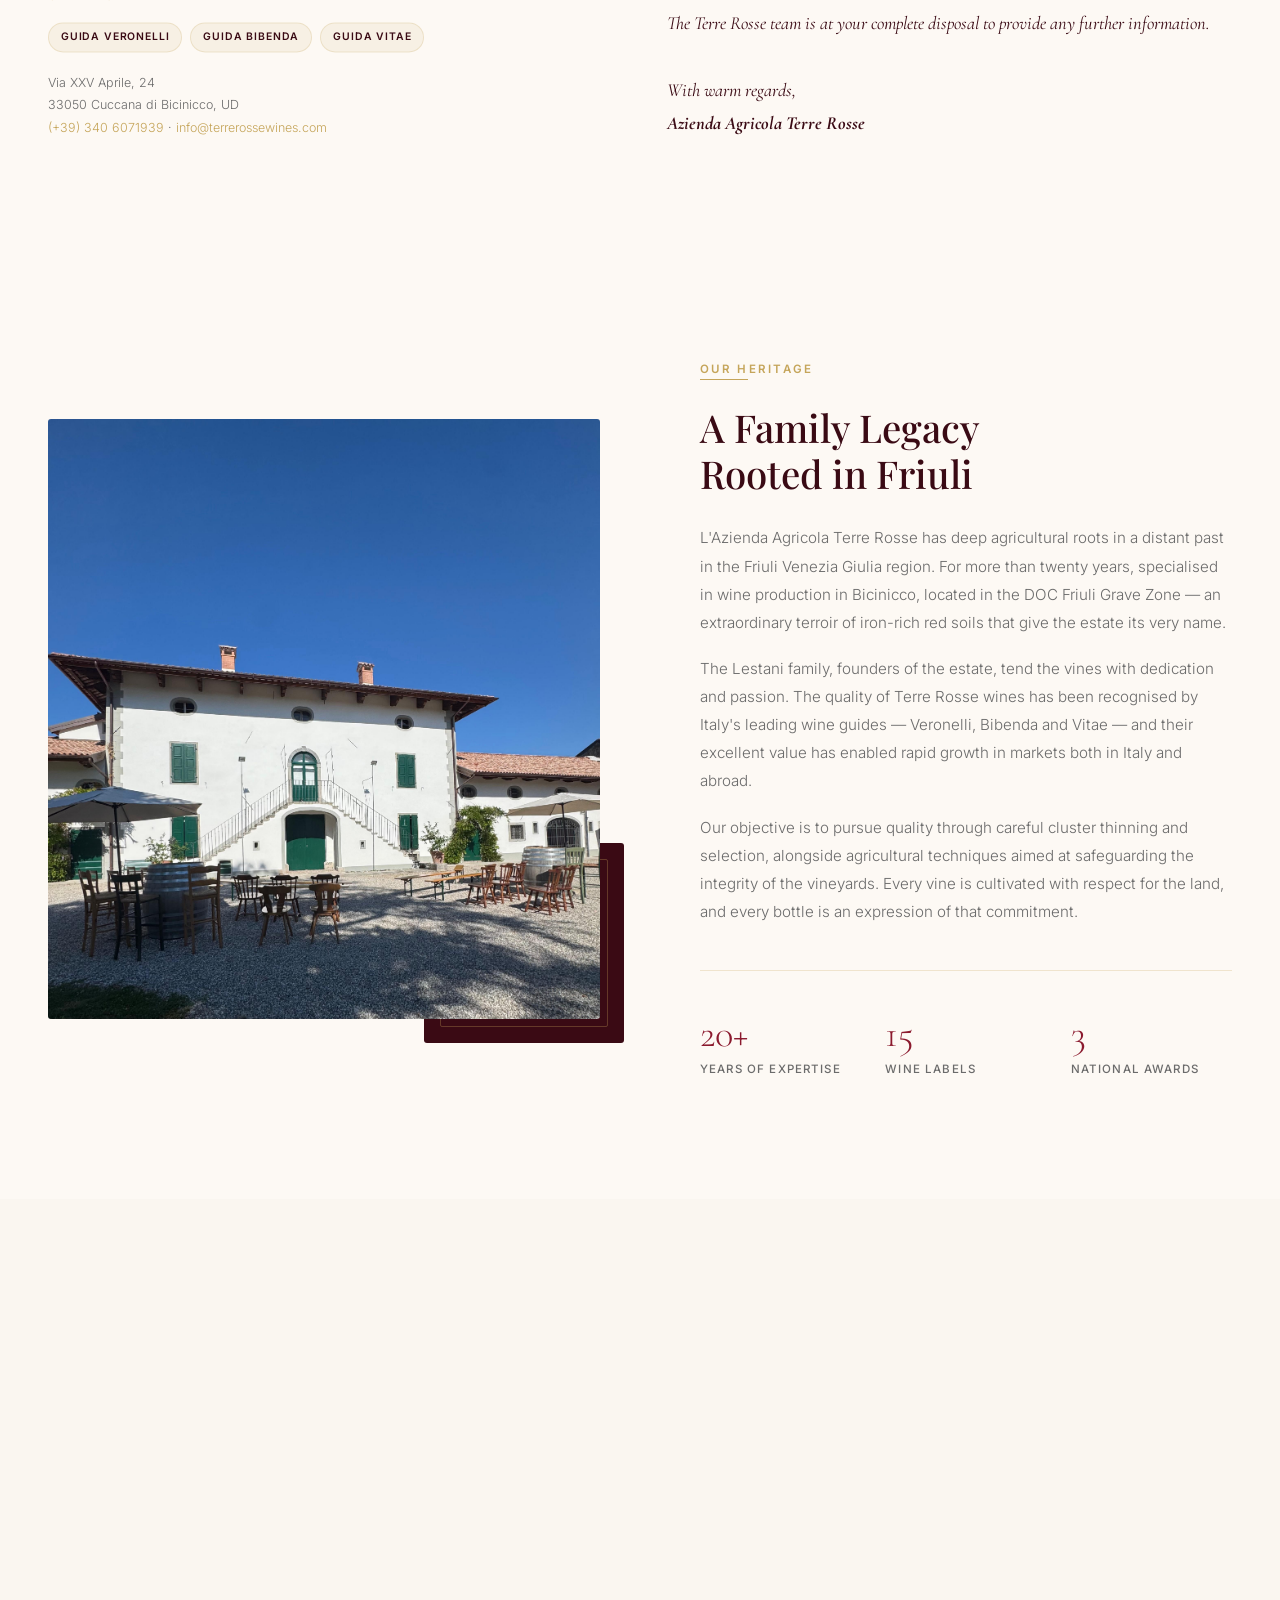
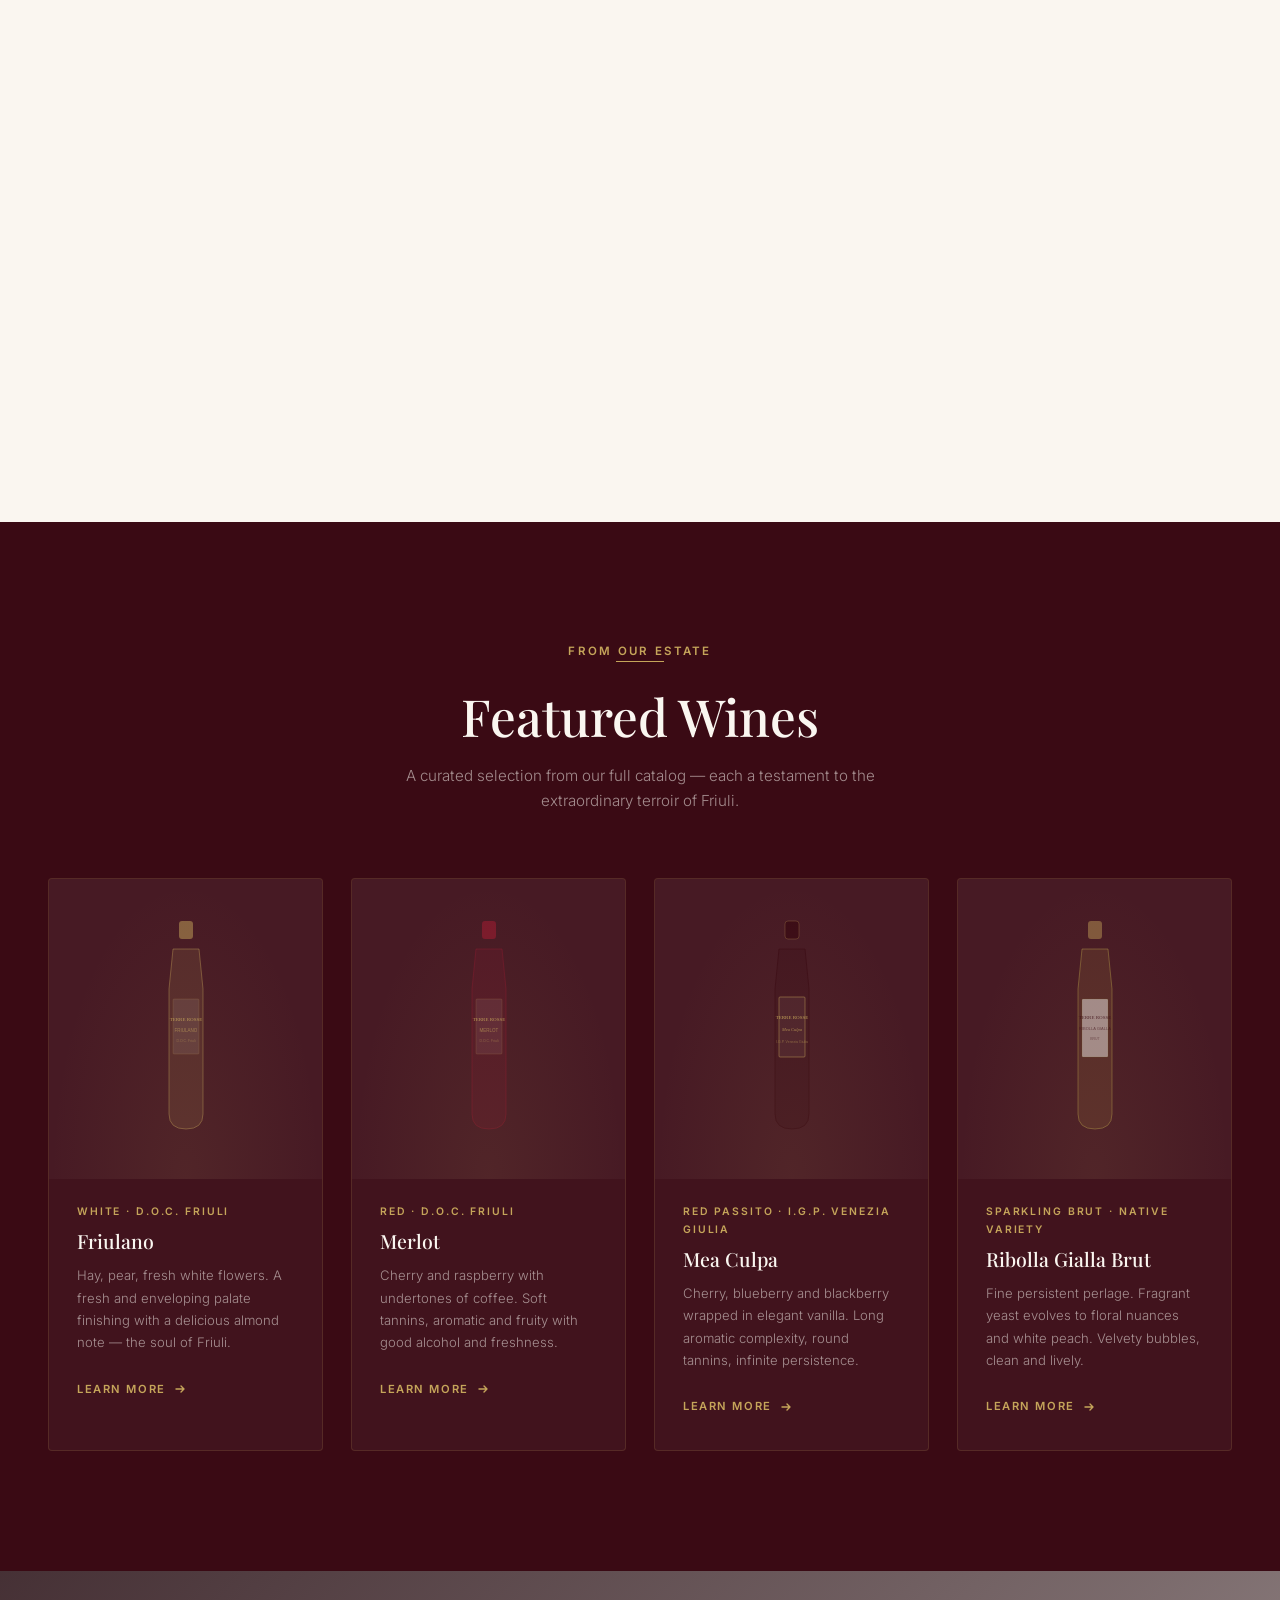
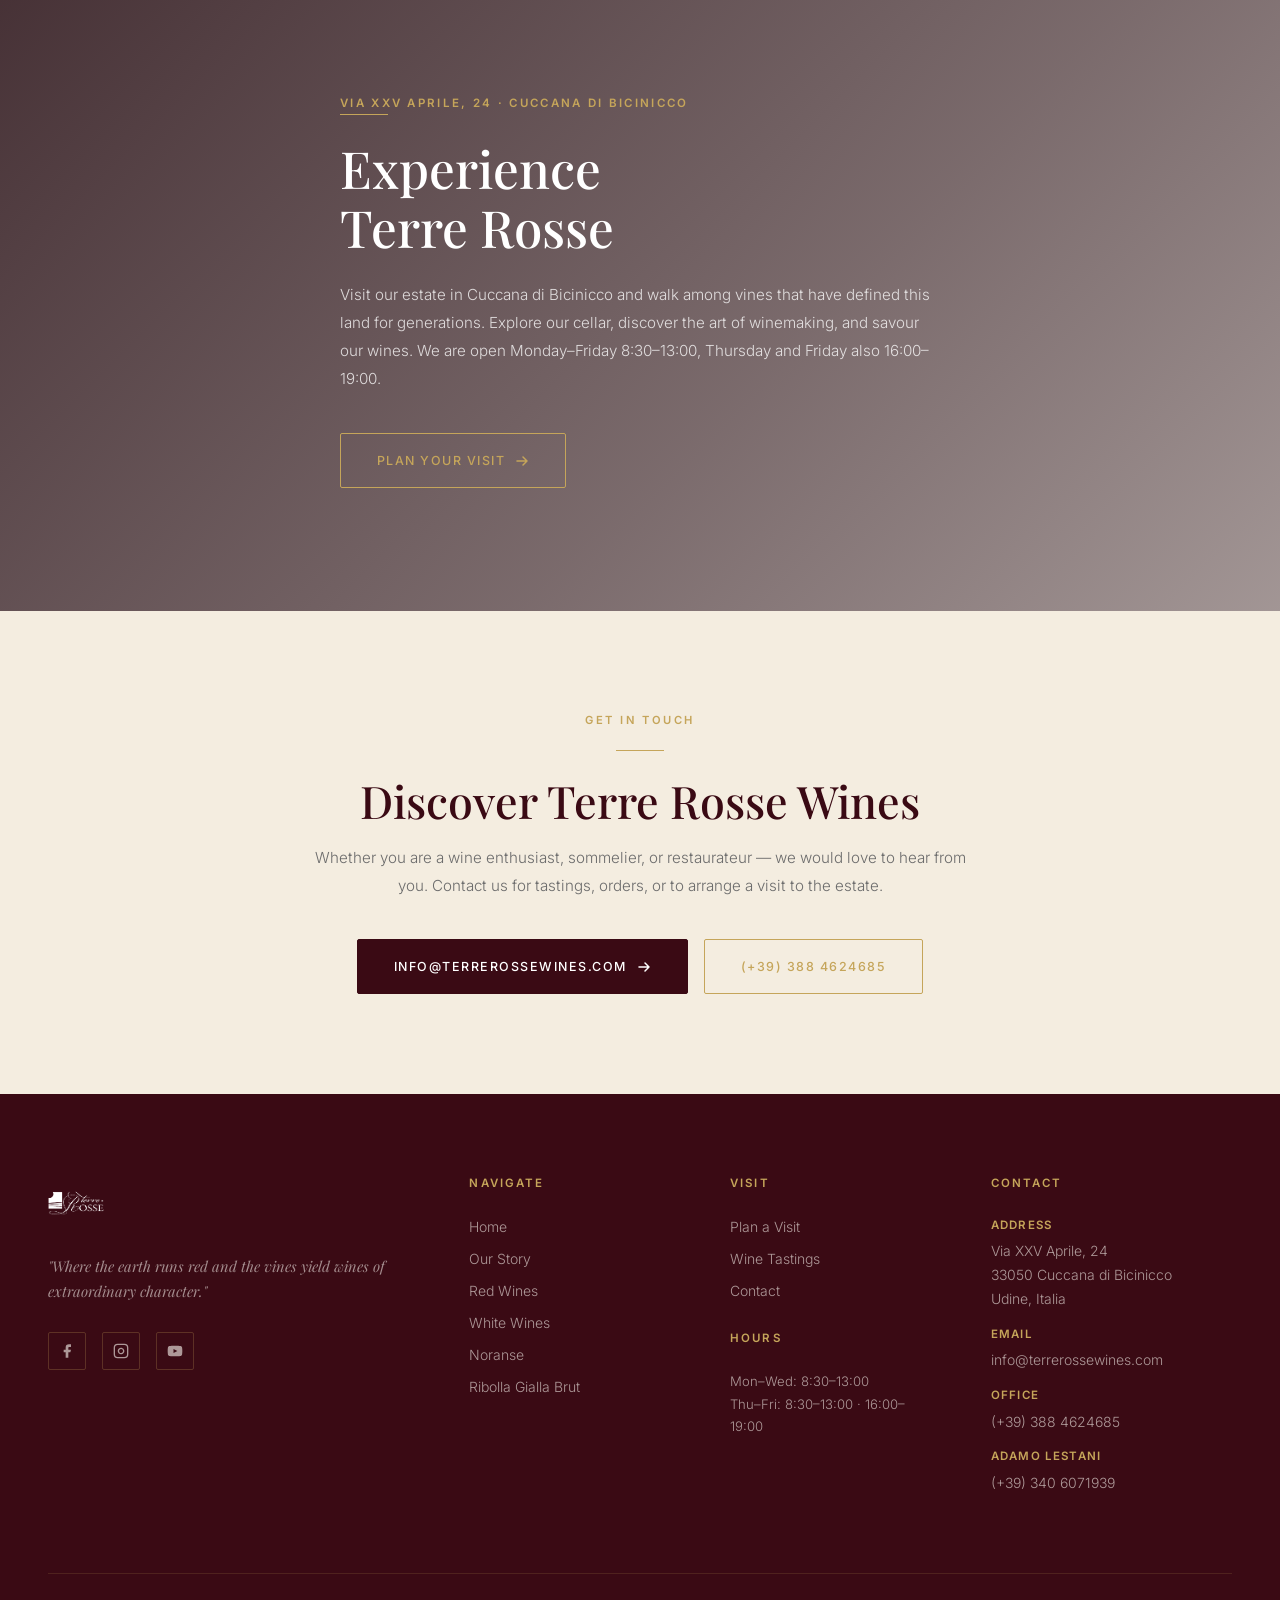
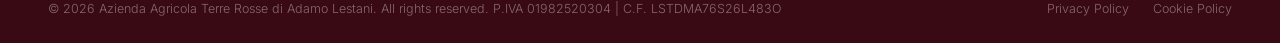
==== commit 433aa20f: "Refine introductory section: add estate sketch to the left and upgrade layout typography" ====
--- a/index.html
+++ b/index.html
@@ -205,27 +205,30 @@
 
       <!-- Left: sticky meta panel -->
       <div class="intro-letter-meta">
-        <img src="images/logo.png" alt="Terre Rosse Wines" class="intro-letter-logo reveal">
-
-        <!-- Awards recognised -->
-        <div class="intro-awards reveal reveal-delay-1">
-          <div class="intro-award-item">Guida Veronelli</div>
-          <div class="intro-award-item">Guida Bibenda</div>
-          <div class="intro-award-item">Guida Vitae</div>
-        </div>
-
-        <!-- Signature -->
-        <div class="intro-letter-sig reveal reveal-delay-2">
+        <!-- Sketch Container -->
+        <div class="intro-sketch-wrap reveal">
+          <img src="images/hs.png" alt="Terre Rosse Estate Sketch" class="intro-sketch">
+        </div>
+
+        <!-- Signature & Meta -->
+        <div class="intro-letter-sig reveal reveal-delay-1">
           <div class="intro-sig-name">Adamo Lestani</div>
           <div class="intro-sig-role">
             <span data-lang="en">Owner &amp; Winemaker</span>
             <span data-lang="it">Titolare &amp; Enologo</span>
           </div>
-          <div style="margin-top:18px;font-family:var(--font-sans);font-size:0.78rem;font-weight:300;color:var(--mid-gray);line-height:1.7;">
+          
+          <div class="intro-awards-mini">
+            <span class="intro-award-badge">Guida Veronelli</span>
+            <span class="intro-award-badge">Guida Bibenda</span>
+            <span class="intro-award-badge">Guida Vitae</span>
+          </div>
+
+          <div class="intro-contact-info">
             Via XXV Aprile, 24<br>
             33050 Cuccana di Bicinicco, UD<br>
-            <a href="tel:+393406071939" style="color:var(--gold);">(+39) 340 6071939</a><br>
-            <a href="mailto:info@terrerossewines.com" style="color:var(--gold);">info@terrerossewines.com</a>
+            <a href="tel:+393406071939">(+39) 340 6071939</a> · 
+            <a href="mailto:info@terrerossewines.com">info@terrerossewines.com</a>
           </div>
         </div>
       </div>
--- a/styles.css
+++ b/styles.css
@@ -384,27 +384,58 @@
   top: 120px;
 }
 
-.intro-letter-logo {
-  width: 96px;
-  height: auto;
-  margin-bottom: 32px;
-  opacity: 0.85;
+.intro-sketch-wrap {
+  position: relative;
+  width: 100%;
+  aspect-ratio: 1.25 / 1;
+  background: var(--warm-cream);
+  border: 1px solid var(--border-color);
+  border-radius: 4px;
+  padding: 16px;
+  box-shadow: var(--shadow-sm);
+  display: flex;
+  justify-content: center;
+  align-items: center;
+  overflow: hidden;
+  transition: transform var(--transition-med), box-shadow var(--transition-med), border-color var(--transition-med);
+}
+.intro-sketch-wrap:hover {
+  transform: translateY(-4px);
+  box-shadow: var(--shadow-md);
+  border-color: var(--gold);
+}
+.intro-sketch-wrap::before {
+  content: '';
+  position: absolute;
+  inset: 6px;
+  border: 1px dashed rgba(197, 165, 90, 0.25);
+  pointer-events: none;
+}
+.intro-sketch {
+  width: 100%;
+  height: 100%;
+  object-fit: contain;
+  opacity: 0.92;
+  transition: transform var(--transition-slow);
+}
+.intro-sketch-wrap:hover .intro-sketch {
+  transform: scale(1.03);
 }
 
 .intro-letter-sig {
-  margin-top: 40px;
-  padding-top: 28px;
+  margin-top: 32px;
+  padding-top: 24px;
   border-top: 1px solid var(--border-color);
 }
 
 .intro-sig-name {
   font-family: var(--font-display);
-  font-size: 2rem;
+  font-size: 2.2rem;
   font-weight: 400;
   font-style: italic;
   color: var(--wine-deep);
-  line-height: 1.2;
-  margin-bottom: 4px;
+  line-height: 1.1;
+  margin-bottom: 6px;
 }
 
 .intro-sig-role {
@@ -416,32 +447,46 @@
   color: var(--gold);
 }
 
-.intro-awards {
-  margin-top: 36px;
+.intro-awards-mini {
   display: flex;
-  flex-direction: column;
-  gap: 10px;
-}
-
-.intro-award-item {
-  display: flex;
-  align-items: center;
-  gap: 12px;
+  flex-wrap: wrap;
+  gap: 8px;
+  margin-top: 16px;
+}
+
+.intro-award-badge {
+  font-family: var(--font-sans);
+  font-size: 0.65rem;
+  font-weight: 600;
+  letter-spacing: 0.08em;
+  text-transform: uppercase;
+  color: var(--wine-deep);
+  background: rgba(197, 165, 90, 0.1);
+  border: 1px solid rgba(197, 165, 90, 0.22);
+  padding: 5px 12px;
+  border-radius: 20px;
+  transition: all var(--transition-fast);
+}
+.intro-award-badge:hover {
+  background: var(--gold);
+  color: var(--wine-deep);
+  border-color: var(--gold);
+}
+
+.intro-contact-info {
+  margin-top: 20px;
   font-family: var(--font-sans);
   font-size: 0.78rem;
-  font-weight: 600;
-  letter-spacing: 0.12em;
-  text-transform: uppercase;
+  font-weight: 300;
   color: var(--mid-gray);
+  line-height: 1.8;
+}
+.intro-contact-info a {
+  color: var(--gold);
   transition: color var(--transition-fast);
 }
-
-.intro-award-item::before {
-  content: '';
-  display: block;
-  width: 18px; height: 1px;
-  background: var(--gold);
-  flex-shrink: 0;
+.intro-contact-info a:hover {
+  color: var(--wine-red);
 }
 
 .intro-letter-body {
@@ -469,11 +514,11 @@
 }
 
 .intro-letter-headline {
-  font-family: var(--font-serif);
-  font-size: clamp(1.6rem, 2.5vw, 2.2rem);
-  font-weight: 500;
+  font-family: var(--font-display);
+  font-size: clamp(2rem, 3.2vw, 2.6rem);
+  font-weight: 400;
   color: var(--wine-deep);
-  line-height: 1.25;
+  line-height: 1.2;
   margin-bottom: 32px;
 }
 
@@ -482,20 +527,20 @@
   font-size: 0.96rem;
   font-weight: 300;
   color: var(--mid-gray);
-  line-height: 1.9;
+  line-height: 1.95;
   margin-bottom: 22px;
   position: relative;
 }
 
 .intro-letter-p:first-of-type::first-letter {
   font-family: var(--font-display);
-  font-size: 3.2rem;
+  font-size: 4rem;
   font-weight: 400;
   color: var(--wine-red);
   float: left;
-  line-height: 0.82;
-  margin-right: 8px;
-  margin-top: 6px;
+  line-height: 0.8;
+  margin-right: 12px;
+  margin-top: 4px;
 }
 
 .intro-letter-divider {
@@ -505,11 +550,11 @@
 }
 
 .intro-letter-closing {
-  font-family: var(--font-serif);
-  font-size: 1rem;
+  font-family: var(--font-display);
+  font-size: 1.15rem;
   font-style: italic;
-  color: var(--dark-gray);
-  line-height: 1.7;
+  color: var(--wine-deep);
+  line-height: 1.8;
 }
 
 @media (max-width: 900px) {
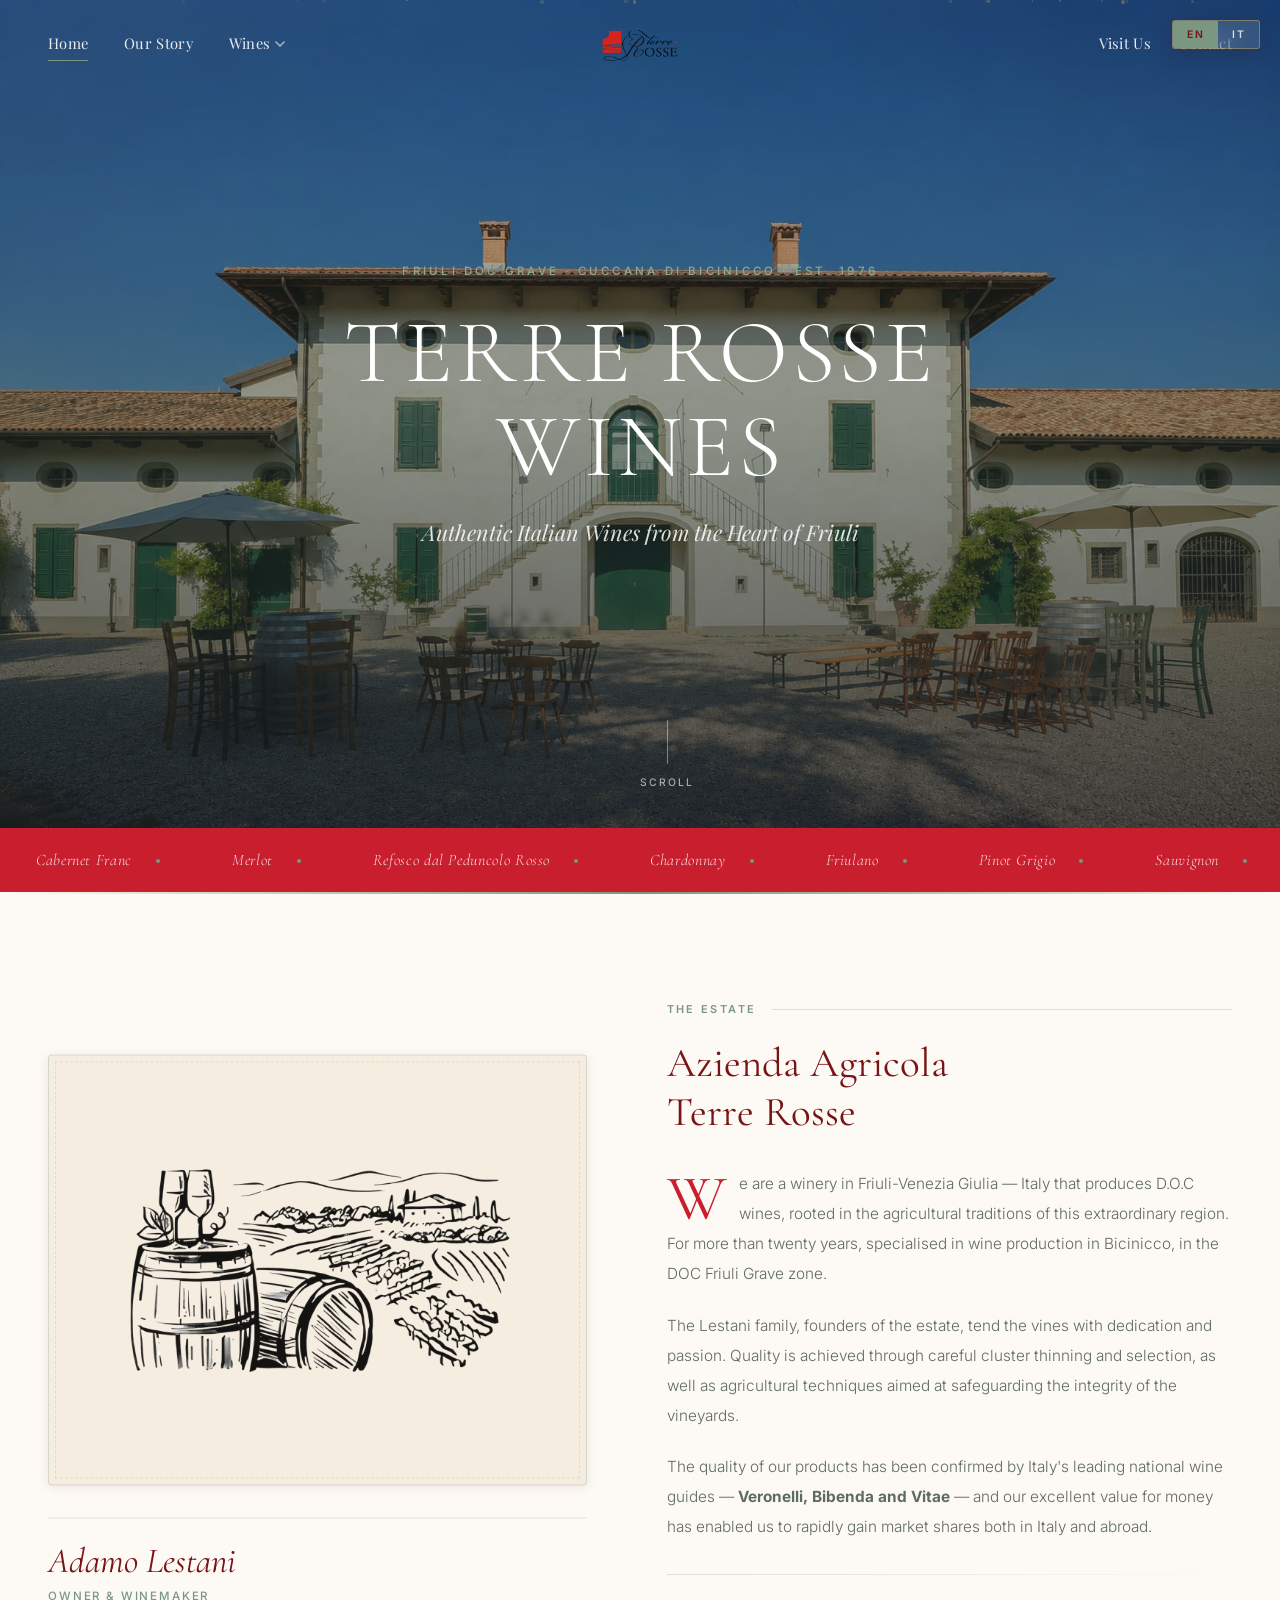
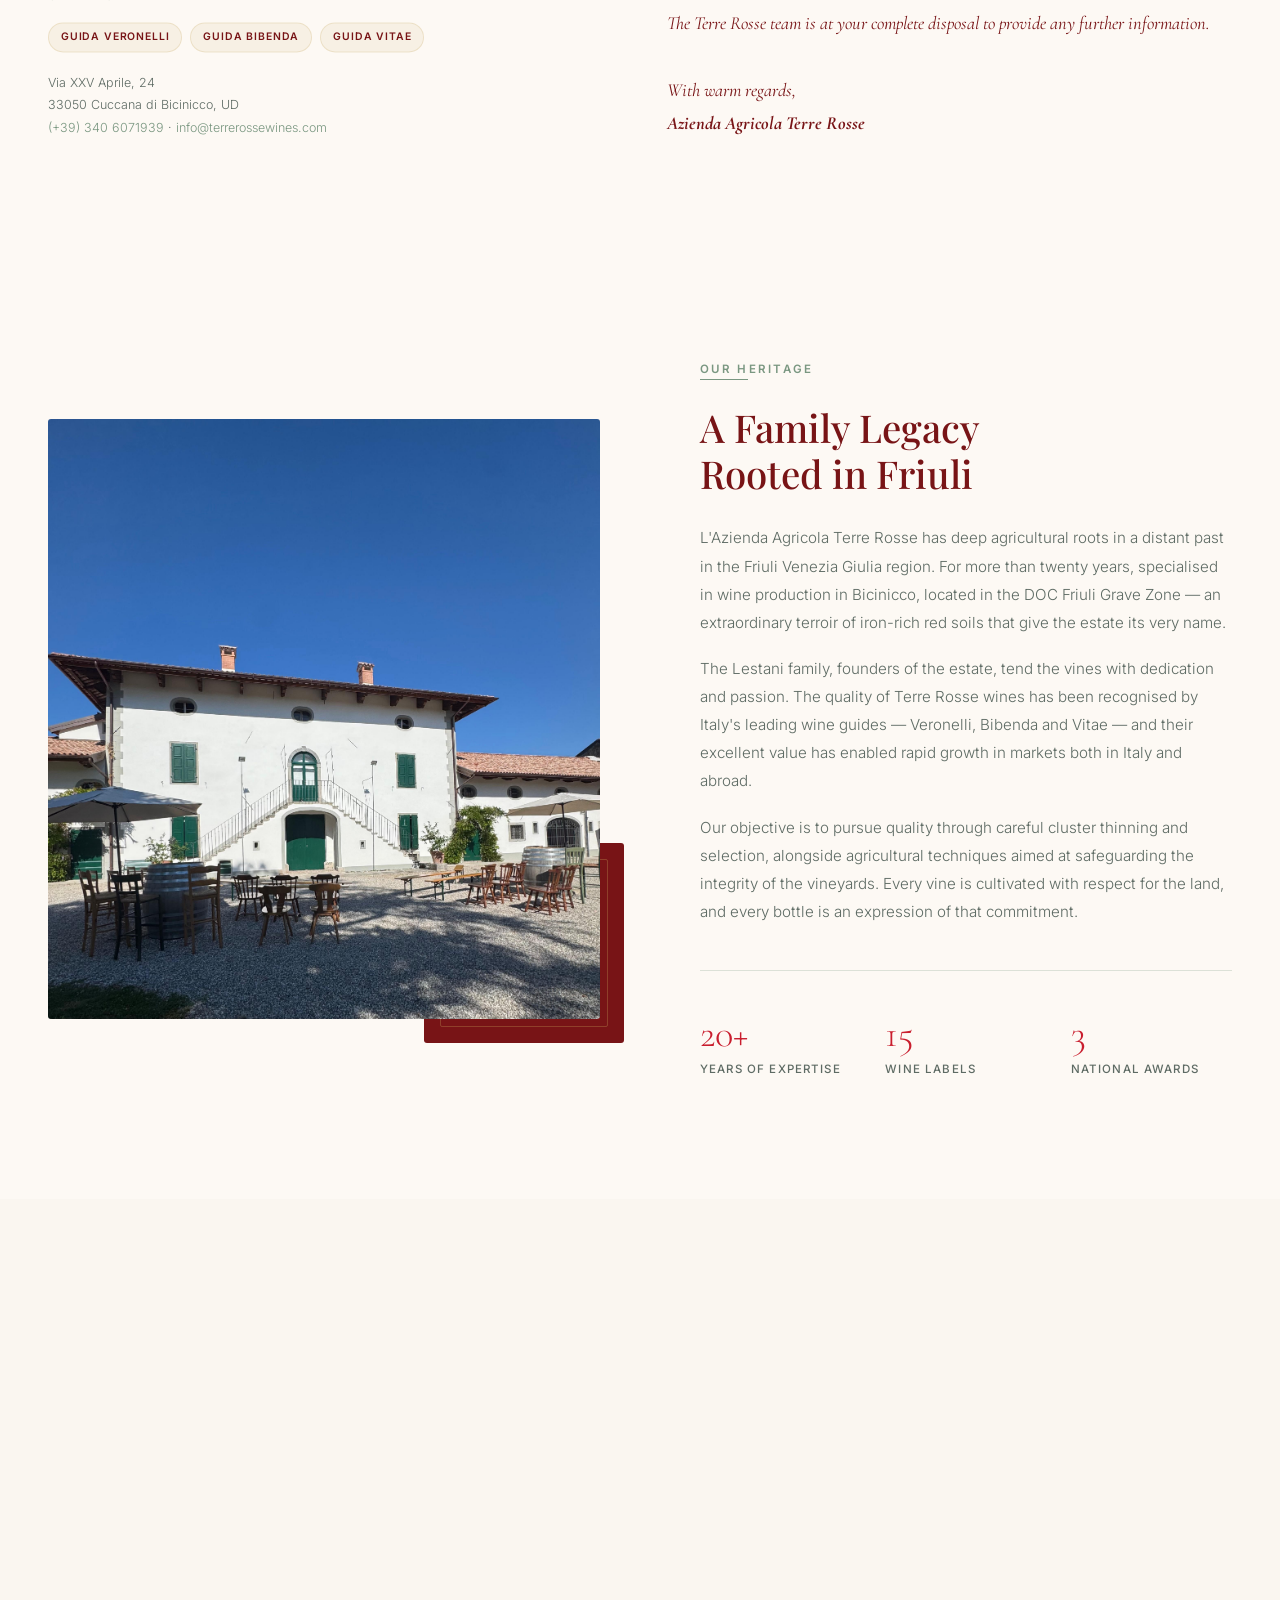
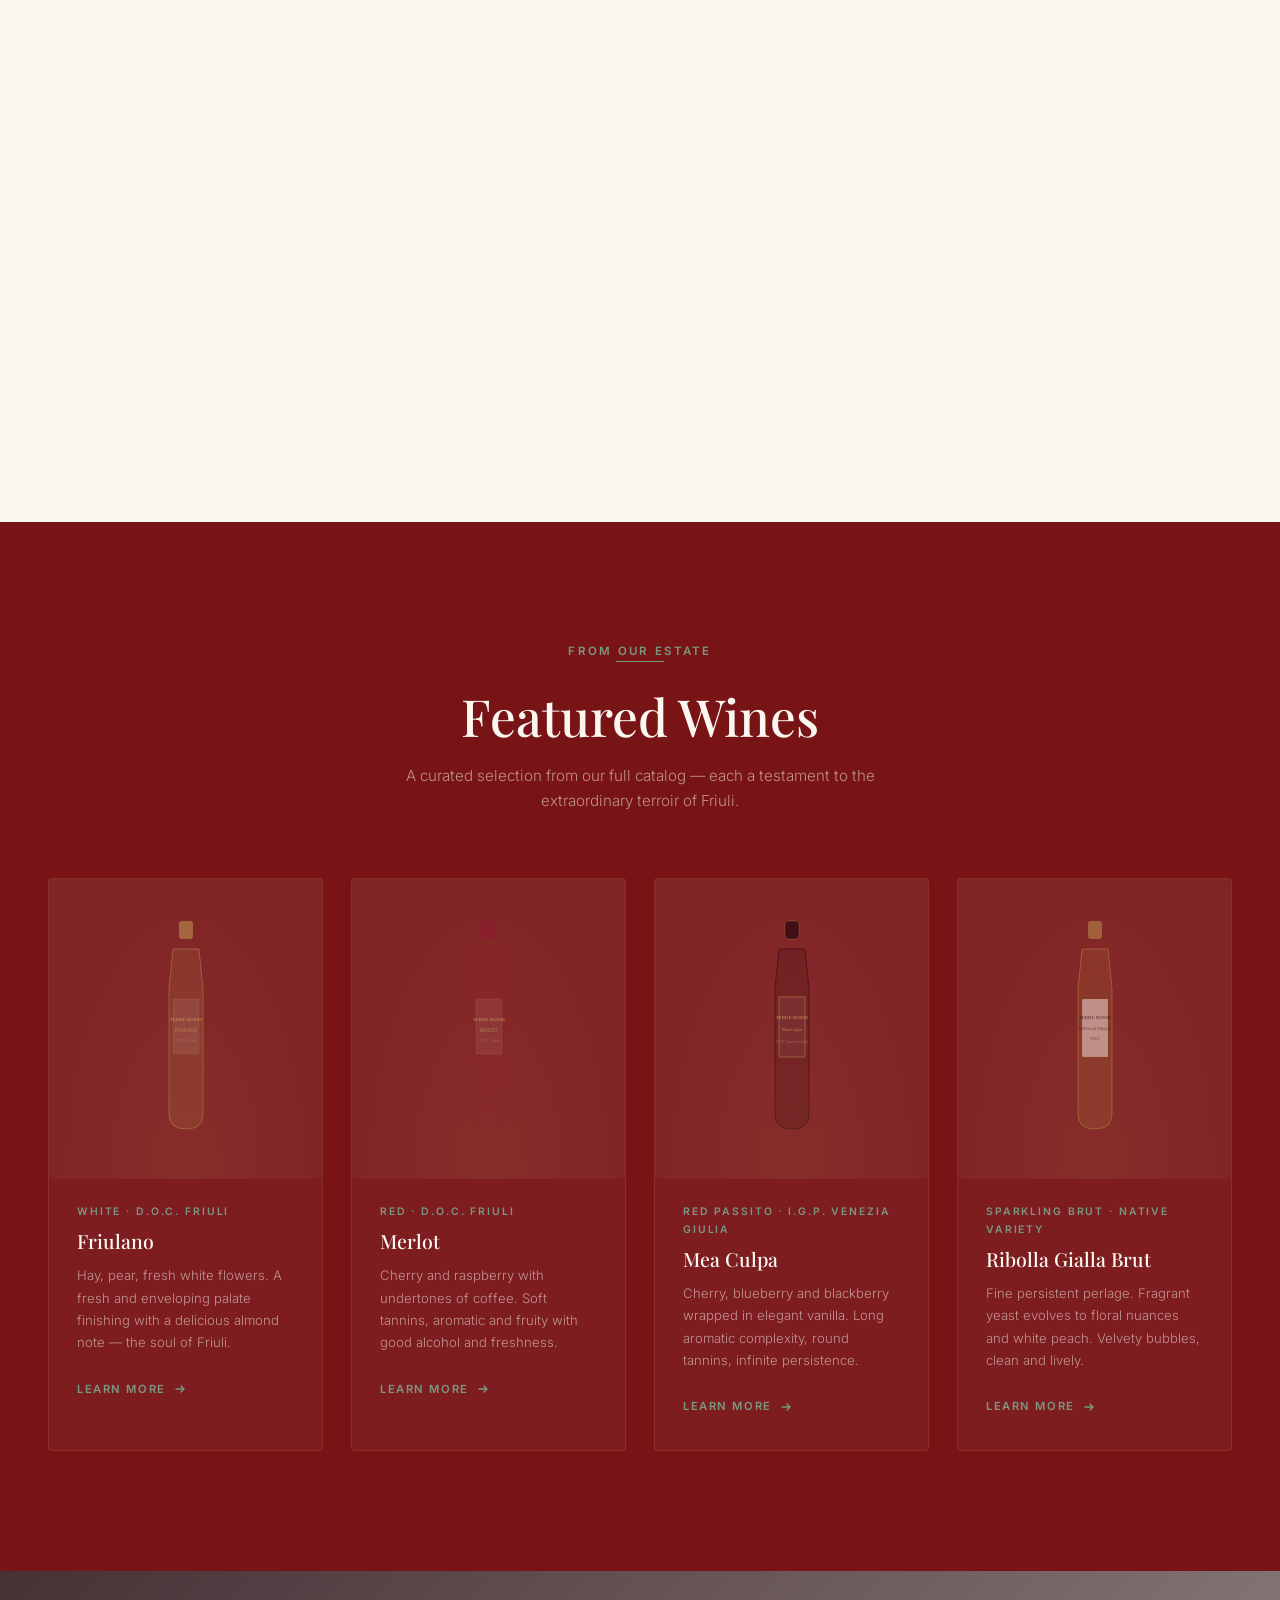
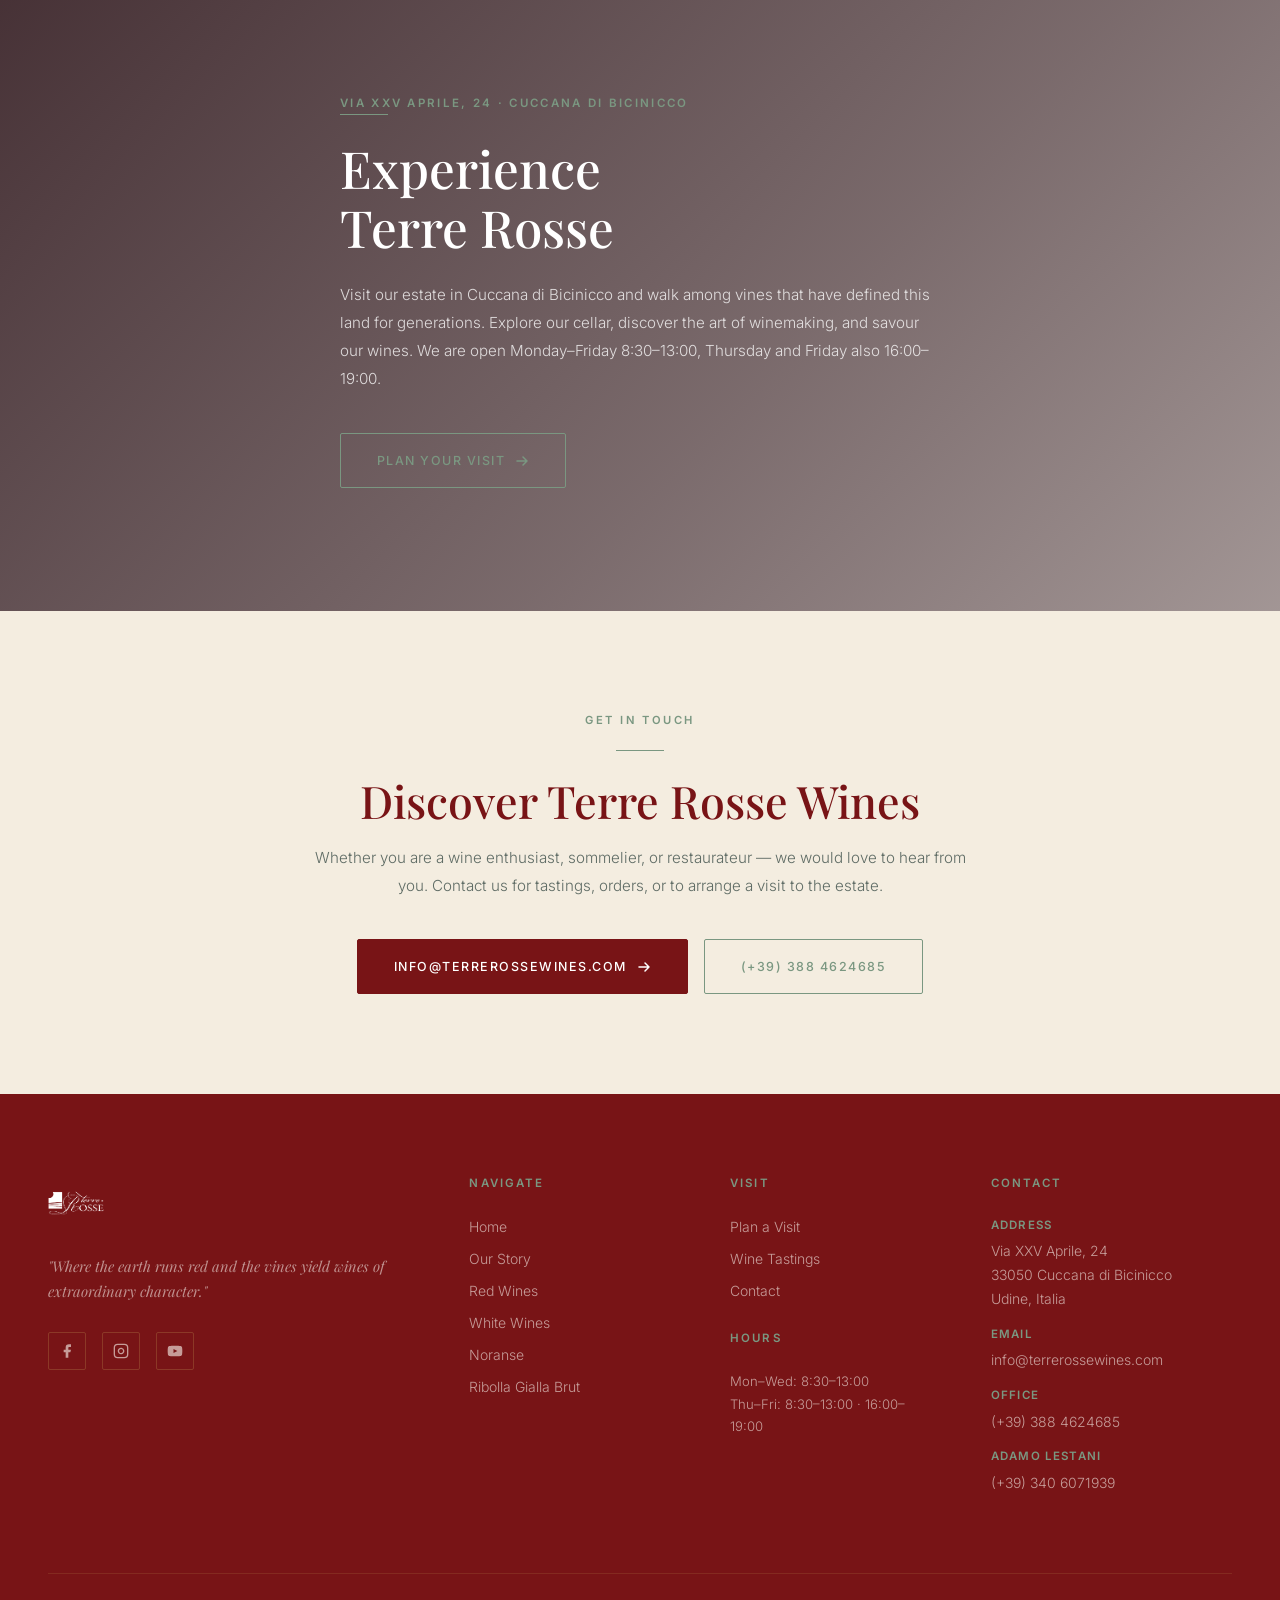
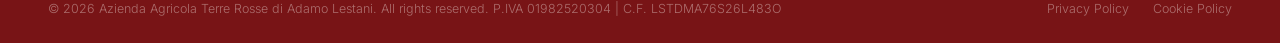
==== commit a6648049: "Apply new theme colors and hero slideshow: image -> video -> vinepicture loop" ====
--- a/index.html
+++ b/index.html
@@ -7,7 +7,7 @@
   <meta name="description" content="Terre Rosse Wines — A family-owned winery in Cuccana di Bicinicco, Friuli DOC Grave. Producing exceptional red, white, orange and sparkling wines.">
   <meta property="og:title" content="Terre Rosse Wines — Authentic Wines from the Heart of Friuli">
   <meta property="og:type" content="website">
-  <meta name="theme-color" content="#3A0A14">
+  <meta name="theme-color" content="#781416">
   <link rel="icon" type="image/png" href="images/logo.png">
   <link rel="stylesheet" href="styles.css">
 </head>
@@ -154,7 +154,13 @@
      HERO
      ============================================================ -->
 <section class="hero" aria-label="Hero">
-  <div class="hero-bg" style="background-image:url('images/heropagebackground.png');"></div>
+  <div class="hero-slides">
+    <div class="hero-slide active" style="background-image:url('images/heropagebackground.png');"></div>
+    <div class="hero-slide">
+      <video id="hero-vid" src="images/housevideo.mp4" muted playsinline preload="auto"></video>
+    </div>
+    <div class="hero-slide" style="background-image:url('images/vinepicture.jpeg');"></div>
+  </div>
   <div class="hero-bg-overlay-js" aria-hidden="true"></div>
   <div class="hero-particles" aria-hidden="true"></div>
   <div class="hero-content">
--- a/styles.css
+++ b/styles.css
@@ -8,23 +8,23 @@
    CSS CUSTOM PROPERTIES
    ============================================================ */
 :root {
-  --wine-deep: #3A0A14;
-  --wine-dark: #4E1520;
-  --burgundy: #722F37;
-  --wine-red: #8B1A2E;
-  --wine-mid: #9B2335;
+  --wine-deep: #781416;
+  --wine-dark: #1b2024;
+  --burgundy: #781416;
+  --wine-red: #c91e2e;
+  --wine-mid: #9e1f29;
   --cream: #FAF6F0;
   --warm-cream: #F4EDE0;
   --light-cream: #FDF9F4;
-  --gold: #C5A55A;
-  --gold-light: #D4B96E;
-  --gold-pale: #E8D5A3;
+  --gold: #7a9781;
+  --gold-light: #8ca993;
+  --gold-pale: #a6bead;
   --white: #FFFFFF;
-  --charcoal: #1E1E1E;
-  --dark-gray: #2C2C2C;
-  --mid-gray: #6B6B6B;
-  --light-gray: #D4D0CB;
-  --border-color: rgba(197,165,90,0.25);
+  --charcoal: #1b2024;
+  --dark-gray: #293d34;
+  --mid-gray: #5e6b64;
+  --light-gray: #cfdad2;
+  --border-color: rgba(122,151,129,0.25);
 
   --font-serif: 'Playfair Display', Georgia, serif;
   --font-display: 'Cormorant Garamond', Georgia, serif;
@@ -310,9 +310,12 @@
    HERO
    ============================================================ */
 .hero { position: relative; height: 92vh; min-height: 620px; display: flex; align-items: center; justify-content: center; overflow: hidden; }
-.hero-bg { position: absolute; inset: 0; background-size: cover; background-position: center 30%; will-change: transform; transform-origin: center center; }
-.hero-bg::after { content: ''; position: absolute; inset: 0; background: linear-gradient(to bottom, rgba(30,5,12,0.35) 0%, rgba(40,10,18,0.52) 50%, rgba(30,5,12,0.72) 100%); transition: none; }
-.hero-bg-overlay-js { position: absolute; inset: 0; z-index: 1; background: rgba(20,4,10,0); will-change: background; pointer-events: none; transition: none; }
+.hero-slides { position: absolute; inset: 0; will-change: transform; transform-origin: center center; z-index: 0; }
+.hero-slides::after { content: ''; position: absolute; inset: 0; z-index: 2; background: linear-gradient(to bottom, rgba(27,32,36,0.3) 0%, rgba(41,61,52,0.48) 50%, rgba(27,32,36,0.75) 100%); transition: none; }
+.hero-slide { position: absolute; inset: 0; background-size: cover; background-position: center; opacity: 0; transition: opacity 1.5s ease-in-out; z-index: 1; }
+.hero-slide.active { opacity: 1; }
+.hero-slide video { width: 100%; height: 100%; object-fit: cover; }
+.hero-bg-overlay-js { position: absolute; inset: 0; z-index: 3; background: rgba(20,4,10,0); will-change: background; pointer-events: none; transition: none; }
 
 /* Animated particles */
 .hero-particles { position: absolute; inset: 0; z-index: 1; overflow: hidden; pointer-events: none; }
@@ -838,7 +841,7 @@
   .wines-track { grid-template-columns: 1fr; max-width: 380px; margin-left: auto; margin-right: auto; }
   .experience { height: auto; padding: 80px 0; }
   .experience-bg { background-attachment: scroll; }
-  .hero-bg { background-attachment: scroll; }
+  .hero-slides, .hero-slide { background-attachment: scroll; }
   .footer-grid { grid-template-columns: 1fr; gap: 36px; }
   .footer-bottom { flex-direction: column; align-items: flex-start; gap: 10px; }
   .contact-cta { padding: 72px 0; }
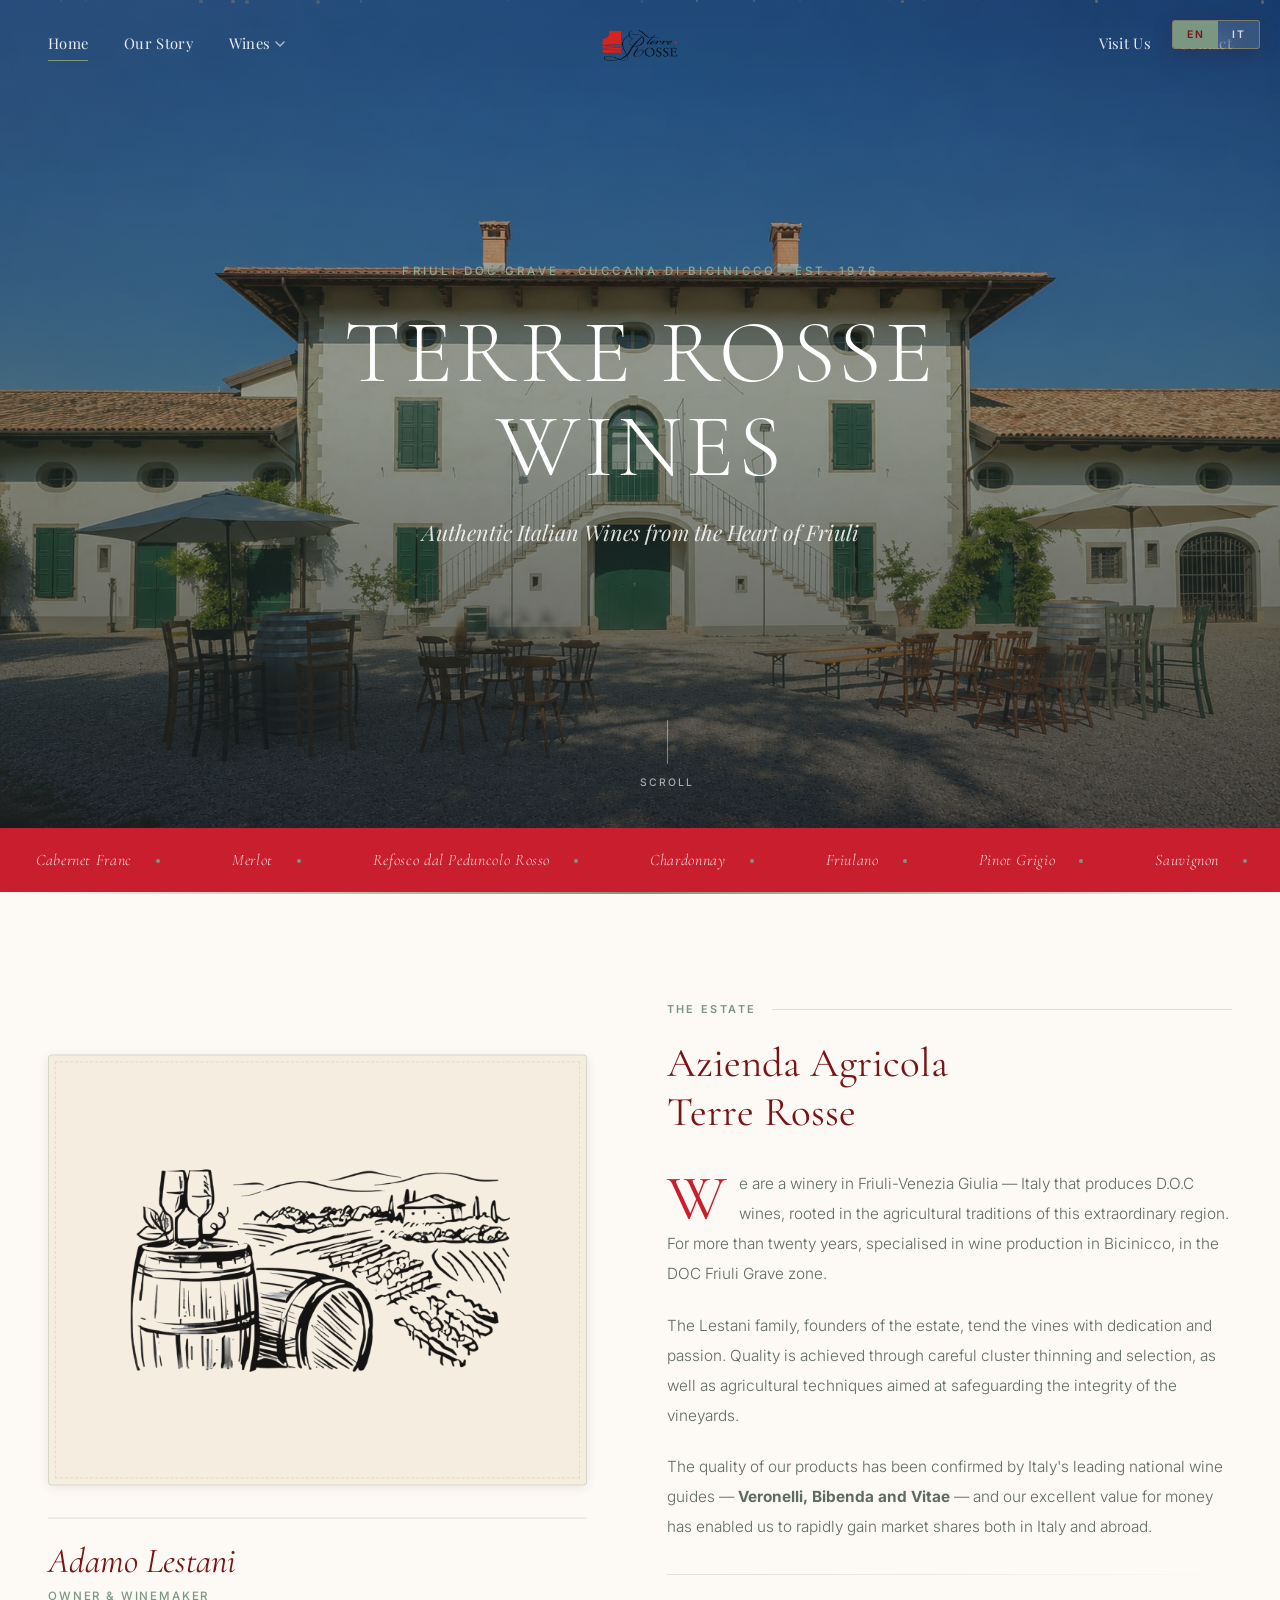
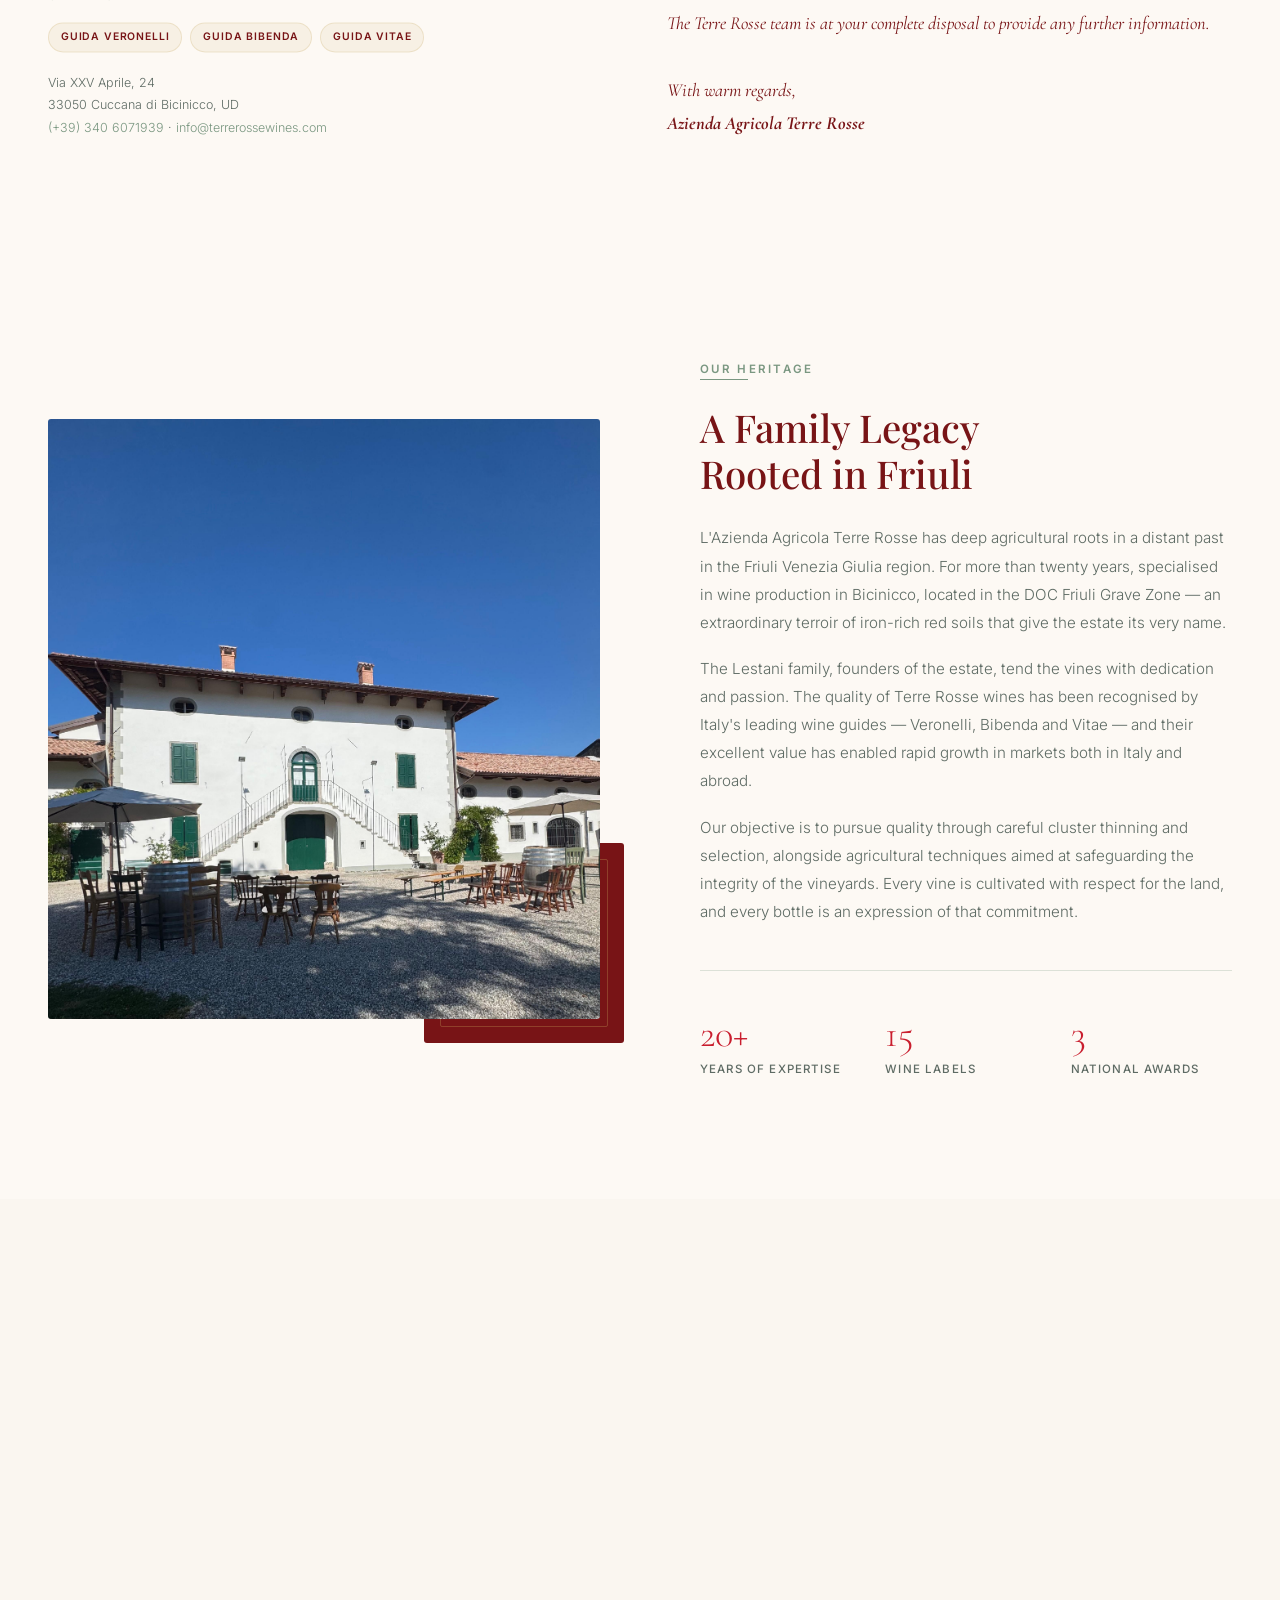
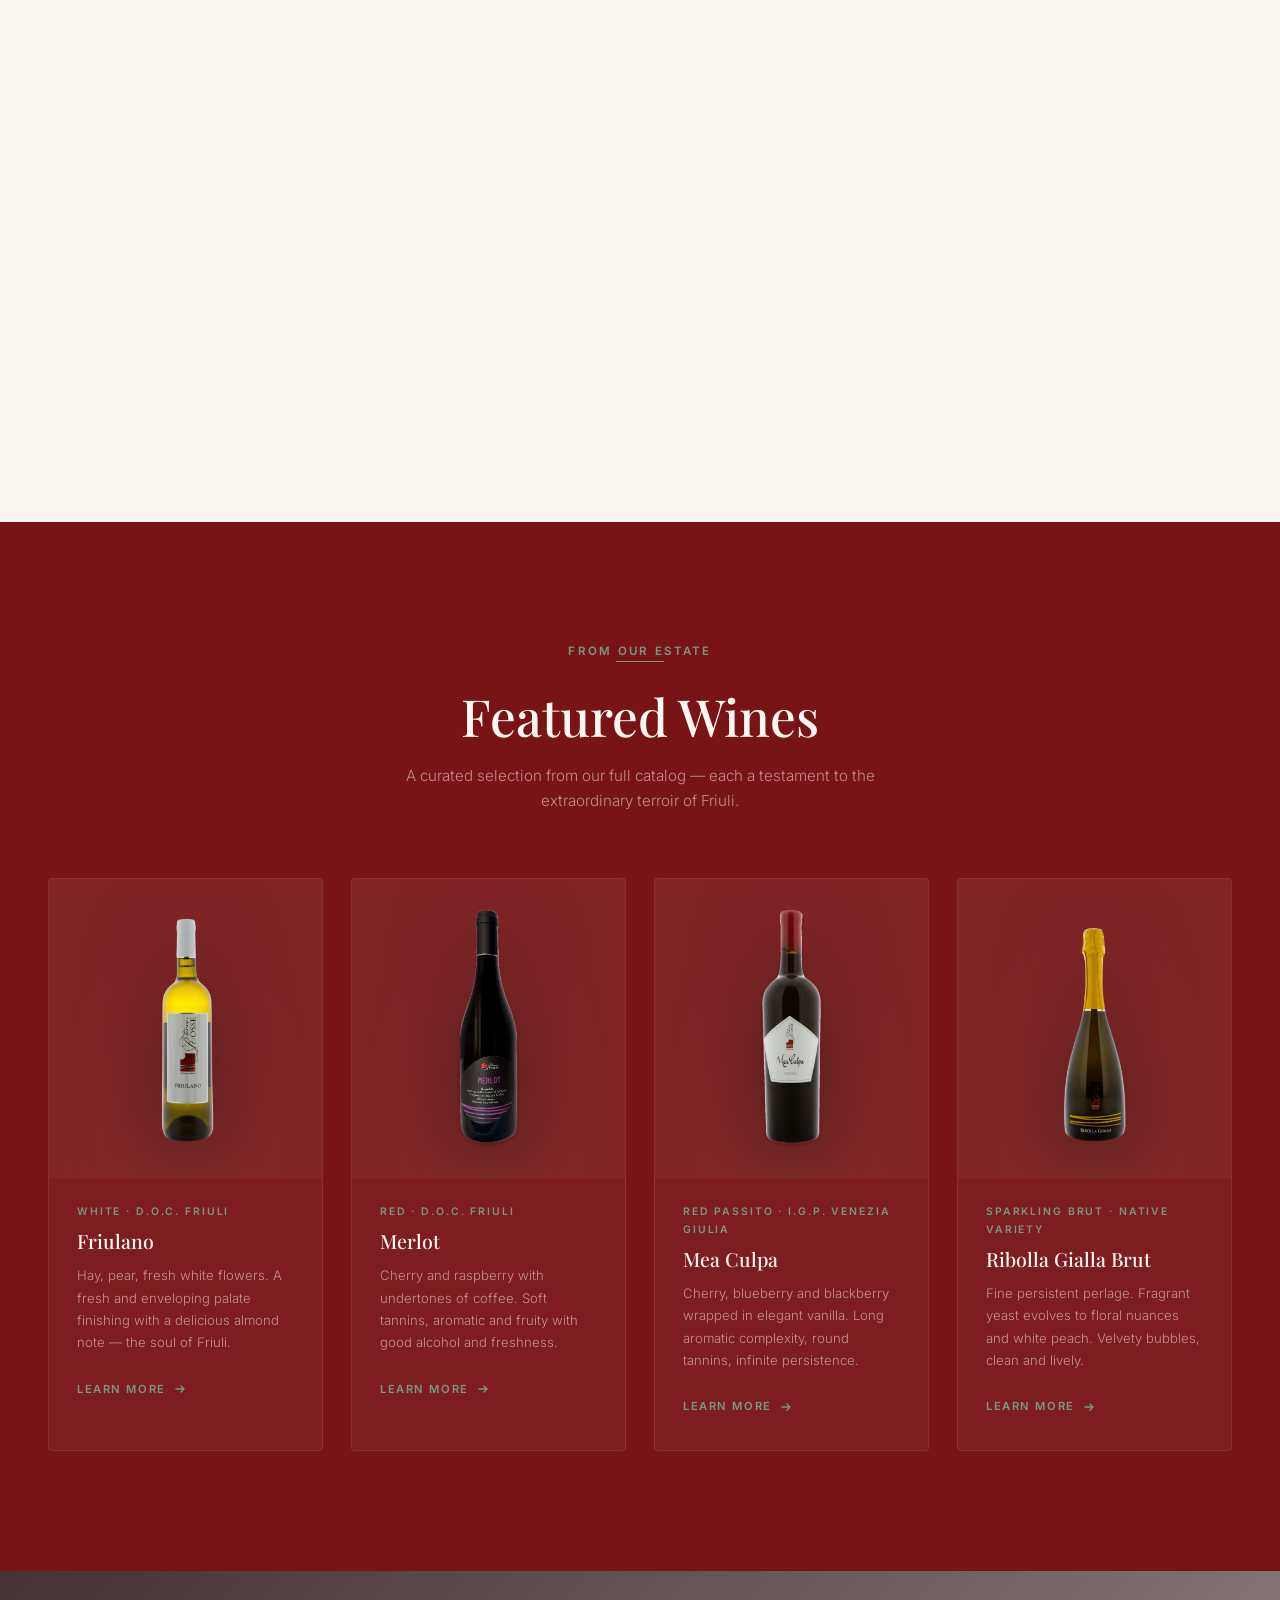
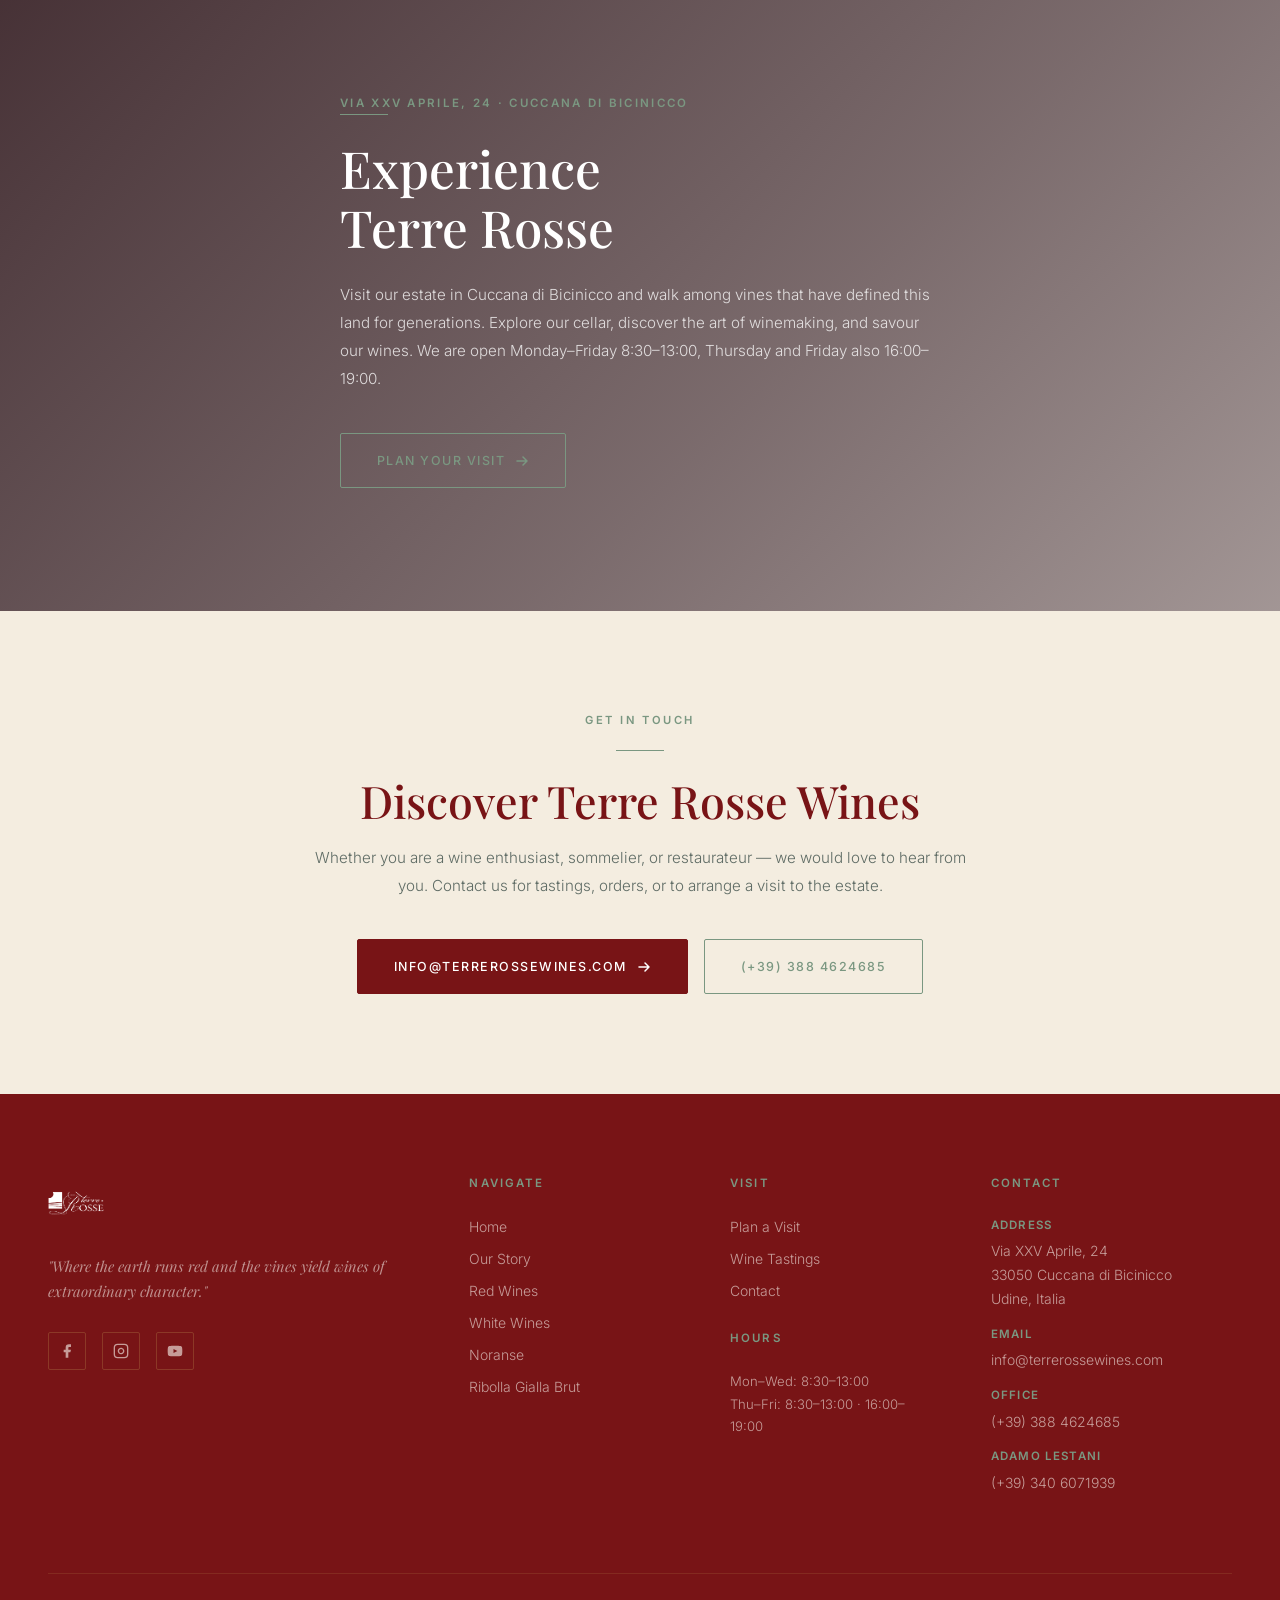
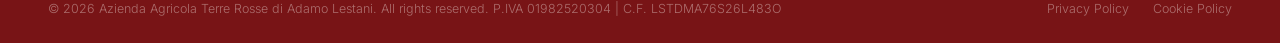
==== commit 0516eabd: "Refine wine showcases: integrate high-end transparent PNGs for all red and white wines, upgrade mega" ====
--- a/index.html
+++ b/index.html
@@ -63,58 +63,62 @@
 <!-- Mega Menu -->
 <nav class="mega-menu" id="mega-menu" role="navigation">
   <div class="mega-menu-inner">
-    <a href="red-wines.html" class="mega-col" style="text-decoration:none;display:block">
-      <img src="images/category-red.jpg" alt="Red Wines" class="mega-col-img">
+    <div class="mega-col">
       <div class="mega-col-eyebrow"><span data-lang="en">Collection</span><span data-lang="it">Collezione</span></div>
       <div class="mega-col-title"><span data-lang="en">Red Wines</span><span data-lang="it">Vini Rossi</span></div>
-      <p class="mega-col-desc">
-        <span data-lang="en">Bold reds — Cabernet Franc, Merlot, Refosco, Rosso unAmì, Mea Culpa, Vinea Mea Electa.</span>
-        <span data-lang="it">Rossi strutturati — Cabernet Franc, Merlot, Refosco, Rosso unAmì, Mea Culpa, Vinea Mea Electa.</span>
-      </p>
-      <span class="mega-col-link">
-        <span data-lang="en">Explore</span><span data-lang="it">Scopri</span>
-        <svg viewBox="0 0 12 12" fill="none"><path d="M2 6H10M7 3L10 6L7 9" stroke="currentColor" stroke-width="1.4" stroke-linecap="round" stroke-linejoin="round"/></svg>
-      </span>
-    </a>
-    <a href="white-wines.html" class="mega-col" style="text-decoration:none;display:block">
-      <img src="images/category-white.jpg" alt="White Wines" class="mega-col-img">
+      <ul class="mega-col-links">
+        <li><a href="red-wines.html#cabernet-franc" class="mega-link">Cabernet Franc</a></li>
+        <li><a href="red-wines.html#merlot" class="mega-link">Merlot</a></li>
+        <li><a href="red-wines.html#refosco" class="mega-link">Refosco d.P.R.</a></li>
+        <li><a href="red-wines.html#rosso-unami" class="mega-link">Rosso unAmì</a></li>
+        <li><a href="red-wines.html#mea-culpa" class="mega-link">Mea Culpa</a></li>
+        <li><a href="red-wines.html#vinea-mea-electa" class="mega-link">Vinea Mea Electa</a></li>
+      </ul>
+    </div>
+    <div class="mega-col">
       <div class="mega-col-eyebrow"><span data-lang="en">Collection</span><span data-lang="it">Collezione</span></div>
       <div class="mega-col-title"><span data-lang="en">White Wines</span><span data-lang="it">Vini Bianchi</span></div>
-      <p class="mega-col-desc">
-        <span data-lang="en">Elegant whites — Chardonnay, Friulano, Pinot Grigio, Sauvignon, Traminer, Ribolla Gialla.</span>
-        <span data-lang="it">Bianchi eleganti — Chardonnay, Friulano, Pinot Grigio, Sauvignon, Traminer, Ribolla Gialla.</span>
-      </p>
-      <span class="mega-col-link">
-        <span data-lang="en">Explore</span><span data-lang="it">Scopri</span>
+      <ul class="mega-col-links">
+        <li><a href="white-wines.html#chardonnay" class="mega-link">Chardonnay</a></li>
+        <li><a href="white-wines.html#friulano" class="mega-link">Friulano</a></li>
+        <li><a href="white-wines.html#pinot-grigio" class="mega-link">Pinot Grigio</a></li>
+        <li><a href="white-wines.html#sauvignon" class="mega-link">Sauvignon</a></li>
+        <li><a href="white-wines.html#traminer" class="mega-link">Traminer Aromatico</a></li>
+        <li><a href="white-wines.html#ribolla-gialla" class="mega-link">Ribolla Gialla</a></li>
+      </ul>
+    </div>
+    <div class="mega-col">
+      <div class="mega-col-eyebrow"><span data-lang="en">Specialties</span><span data-lang="it">Specialità</span></div>
+      <div class="mega-col-title"><span data-lang="en">Sparkling &amp; Sweet</span><span data-lang="it">Spumanti &amp; Dolci</span></div>
+      <ul class="mega-col-links">
+        <li><a href="white-wines.html#noranse" class="mega-link">Noranse <span class="badge badge--orange">Orange</span></a></li>
+        <li><a href="white-wines.html#soleon" class="mega-link">SOLEON <span class="badge badge--gold">Passito</span></a></li>
+        <li><a href="white-wines.html#ribolla-brut" class="mega-link">Ribolla Gialla Brut <span class="badge badge--sparkling">Sparkling</span></a></li>
+      </ul>
+      <a href="index.html#visit-us" class="mega-cta-link">
+        <span data-lang="en">Book a tasting</span><span data-lang="it">Prenota una degustazione</span>
         <svg viewBox="0 0 12 12" fill="none"><path d="M2 6H10M7 3L10 6L7 9" stroke="currentColor" stroke-width="1.4" stroke-linecap="round" stroke-linejoin="round"/></svg>
-      </span>
-    </a>
-    <a href="white-wines.html#noranse" class="mega-col" style="text-decoration:none;display:block">
-      <img src="images/category-orange.jpg" alt="Orange Wine" class="mega-col-img">
-      <div class="mega-col-eyebrow"><span data-lang="en">Specialty</span><span data-lang="it">Specialità</span></div>
-      <div class="mega-col-title">Noranse</div>
-      <p class="mega-col-desc">
-        <span data-lang="en">I.G.T. Venezia Giulia. Skin-macerated Ribolla Gialla — amber, complex, extraordinary.</span>
-        <span data-lang="it">I.G.T. Venezia Giulia. Ribolla Gialla macerata sulle bucce — ambrata, complessa, straordinaria.</span>
-      </p>
-      <span class="mega-col-link">
-        <span data-lang="en">Discover</span><span data-lang="it">Scopri</span>
-        <svg viewBox="0 0 12 12" fill="none"><path d="M2 6H10M7 3L10 6L7 9" stroke="currentColor" stroke-width="1.4" stroke-linecap="round" stroke-linejoin="round"/></svg>
-      </span>
-    </a>
-    <a href="white-wines.html#ribolla-brut" class="mega-col" style="text-decoration:none;display:block">
-      <img src="images/category-sparkling.jpg" alt="Sparkling Wine" class="mega-col-img">
-      <div class="mega-col-eyebrow"><span data-lang="en">Sparkling</span><span data-lang="it">Spumante</span></div>
-      <div class="mega-col-title">Ribolla Gialla Brut</div>
-      <p class="mega-col-desc">
-        <span data-lang="en">Brut sparkling wine from native Ribolla Gialla — fine persistent perlage, floral and fresh.</span>
-        <span data-lang="it">Spumante brut da Ribolla Gialla autoctona — perlage fine e persistente, floreale e fresco.</span>
-      </p>
-      <span class="mega-col-link">
-        <span data-lang="en">Discover</span><span data-lang="it">Scopri</span>
-        <svg viewBox="0 0 12 12" fill="none"><path d="M2 6H10M7 3L10 6L7 9" stroke="currentColor" stroke-width="1.4" stroke-linecap="round" stroke-linejoin="round"/></svg>
-      </span>
-    </a>
+      </a>
+    </div>
+    <div class="mega-col mega-col--featured">
+      <div class="mega-featured-card">
+        <div class="mega-featured-img">
+          <img src="images/wines/vinea_mea_electa.png" alt="Vinea Mea Electa">
+        </div>
+        <div class="mega-featured-details">
+          <div class="mega-col-eyebrow"><span data-lang="en">Flagship</span><span data-lang="it">Vino di Punta</span></div>
+          <div class="mega-featured-title">Vinea Mea Electa</div>
+          <p class="mega-featured-desc">
+            <span data-lang="en">Complex structure and infinite persistence.</span>
+            <span data-lang="it">Struttura complessa e persistenza infinita.</span>
+          </p>
+          <a href="red-wines.html#vinea-mea-electa" class="mega-cta-link" style="margin-top: 0;">
+            <span data-lang="en">Explore</span><span data-lang="it">Scopri</span>
+            <svg viewBox="0 0 12 12" fill="none"><path d="M2 6H10M7 3L10 6L7 9" stroke="currentColor" stroke-width="1.4" stroke-linecap="round" stroke-linejoin="round"/></svg>
+          </a>
+        </div>
+      </div>
+    </div>
   </div>
 </nav>
 
@@ -445,14 +449,7 @@
       <!-- Friulano -->
       <div class="wine-card reveal reveal-delay-1">
         <div class="wine-card-img-wrap">
-          <svg class="bottle-placeholder" width="70" height="220" viewBox="0 0 70 220" fill="none">
-            <rect x="28" y="2" width="14" height="18" rx="3" fill="rgba(197,165,90,0.5)"/>
-            <path d="M22 30 Q20 50 18 70 L18 195 Q18 210 35 210 Q52 210 52 195 L52 70 Q50 50 48 30 Z" fill="rgba(197,165,90,0.12)" stroke="rgba(197,165,90,0.5)" stroke-width="0.8"/>
-            <rect x="22" y="80" width="26" height="55" rx="1" fill="rgba(255,255,255,0.08)" stroke="rgba(197,165,90,0.3)" stroke-width="0.5"/>
-            <text x="35" y="102" text-anchor="middle" fill="rgba(197,165,90,0.9)" font-size="5" font-family="Georgia,serif">TERRE ROSSE</text>
-            <text x="35" y="113" text-anchor="middle" fill="rgba(197,165,90,0.65)" font-size="4.5" font-family="Arial,sans-serif">FRIULANO</text>
-            <text x="35" y="123" text-anchor="middle" fill="rgba(197,165,90,0.45)" font-size="3.5" font-family="Arial,sans-serif">D.O.C. Friuli</text>
-          </svg>
+          <img src="images/wines/Friulano.png" alt="Friulano" class="wine-card-bottle">
         </div>
         <div class="wine-card-body">
           <div class="wine-card-variety">
@@ -463,7 +460,7 @@
             <span data-lang="en">Hay, pear, fresh white flowers. A fresh and enveloping palate finishing with a delicious almond note — the soul of Friuli.</span>
             <span data-lang="it">Fieno, pera, fiori bianchi freschi. Fresco e avvolgente al palato con una deliziosa chiusura di mandorla — l'anima del Friuli.</span>
           </p>
-          <a href="white-wines.html" class="wine-card-link">
+          <a href="white-wines.html#friulano" class="wine-card-link">
             <span data-lang="en">Learn More</span><span data-lang="it">Scopri</span>
             <svg viewBox="0 0 12 12" fill="none"><path d="M2 6H10M7 3L10 6L7 9" stroke="currentColor" stroke-width="1.4" stroke-linecap="round" stroke-linejoin="round"/></svg>
           </a>
@@ -473,14 +470,7 @@
       <!-- Merlot -->
       <div class="wine-card reveal reveal-delay-2">
         <div class="wine-card-img-wrap">
-          <svg class="bottle-placeholder" width="70" height="220" viewBox="0 0 70 220" fill="none">
-            <rect x="28" y="2" width="14" height="18" rx="3" fill="rgba(139,26,46,0.75)"/>
-            <path d="M22 30 Q20 50 18 70 L18 195 Q18 210 35 210 Q52 210 52 195 L52 70 Q50 50 48 30 Z" fill="rgba(139,26,46,0.18)" stroke="rgba(139,26,46,0.55)" stroke-width="0.8"/>
-            <rect x="22" y="80" width="26" height="55" rx="1" fill="rgba(255,255,255,0.07)" stroke="rgba(197,165,90,0.3)" stroke-width="0.5"/>
-            <text x="35" y="102" text-anchor="middle" fill="rgba(197,165,90,0.9)" font-size="5" font-family="Georgia,serif">TERRE ROSSE</text>
-            <text x="35" y="113" text-anchor="middle" fill="rgba(197,165,90,0.65)" font-size="4.5" font-family="Arial,sans-serif">MERLOT</text>
-            <text x="35" y="123" text-anchor="middle" fill="rgba(197,165,90,0.45)" font-size="3.5" font-family="Arial,sans-serif">D.O.C. Friuli</text>
-          </svg>
+          <img src="images/wines/merlot.png" alt="Merlot" class="wine-card-bottle">
         </div>
         <div class="wine-card-body">
           <div class="wine-card-variety">
@@ -491,7 +481,7 @@
             <span data-lang="en">Cherry and raspberry with undertones of coffee. Soft tannins, aromatic and fruity with good alcohol and freshness.</span>
             <span data-lang="it">Ciliegia e lampone con sottofondo di caffè. Tannini morbidi, aromatico e fruttato con buona alcolicità e freschezza.</span>
           </p>
-          <a href="red-wines.html" class="wine-card-link">
+          <a href="red-wines.html#merlot" class="wine-card-link">
             <span data-lang="en">Learn More</span><span data-lang="it">Scopri</span>
             <svg viewBox="0 0 12 12" fill="none"><path d="M2 6H10M7 3L10 6L7 9" stroke="currentColor" stroke-width="1.4" stroke-linecap="round" stroke-linejoin="round"/></svg>
           </a>
@@ -501,14 +491,7 @@
       <!-- Mea Culpa -->
       <div class="wine-card reveal reveal-delay-3">
         <div class="wine-card-img-wrap">
-          <svg class="bottle-placeholder" width="70" height="220" viewBox="0 0 70 220" fill="none">
-            <rect x="28" y="2" width="14" height="18" rx="3" fill="rgba(58,10,20,0.9)" stroke="rgba(197,165,90,0.5)" stroke-width="0.5"/>
-            <path d="M22 30 Q20 50 18 70 L18 195 Q18 210 35 210 Q52 210 52 195 L52 70 Q50 50 48 30 Z" fill="rgba(58,10,20,0.22)" stroke="rgba(58,10,20,0.8)" stroke-width="0.8"/>
-            <rect x="22" y="78" width="26" height="60" rx="1" fill="rgba(255,255,255,0.05)" stroke="rgba(197,165,90,0.55)" stroke-width="0.8"/>
-            <text x="35" y="100" text-anchor="middle" fill="rgba(197,165,90,0.95)" font-size="5" font-family="Georgia,serif">TERRE ROSSE</text>
-            <text x="35" y="112" text-anchor="middle" fill="rgba(197,165,90,0.8)" font-size="4.5" font-family="Georgia,serif" font-style="italic">Mea Culpa</text>
-            <text x="35" y="124" text-anchor="middle" fill="rgba(197,165,90,0.5)" font-size="3.5" font-family="Arial,sans-serif">I.G.P. Venezia Giulia</text>
-          </svg>
+          <img src="images/wines/mea_culpa.png" alt="Mea Culpa" class="wine-card-bottle">
         </div>
         <div class="wine-card-body">
           <div class="wine-card-variety">
@@ -519,7 +502,7 @@
             <span data-lang="en">Cherry, blueberry and blackberry wrapped in elegant vanilla. Long aromatic complexity, round tannins, infinite persistence.</span>
             <span data-lang="it">Ciliegia, mirtillo e mora avvolti in elegante vaniglia. Lunghissima complessità aromatica, tannini rotondi, persistenza infinita.</span>
           </p>
-          <a href="red-wines.html" class="wine-card-link">
+          <a href="red-wines.html#mea-culpa" class="wine-card-link">
             <span data-lang="en">Learn More</span><span data-lang="it">Scopri</span>
             <svg viewBox="0 0 12 12" fill="none"><path d="M2 6H10M7 3L10 6L7 9" stroke="currentColor" stroke-width="1.4" stroke-linecap="round" stroke-linejoin="round"/></svg>
           </a>
@@ -529,14 +512,7 @@
       <!-- Ribolla Gialla Brut -->
       <div class="wine-card reveal reveal-delay-4">
         <div class="wine-card-img-wrap">
-          <svg class="bottle-placeholder" width="70" height="220" viewBox="0 0 70 220" fill="none">
-            <rect x="28" y="2" width="14" height="18" rx="3" fill="rgba(197,165,90,0.45)"/>
-            <path d="M22 30 Q20 50 18 70 L18 195 Q18 210 35 210 Q52 210 52 195 L52 70 Q50 50 48 30 Z" fill="rgba(210,185,80,0.1)" stroke="rgba(190,168,75,0.5)" stroke-width="0.8"/>
-            <rect x="22" y="80" width="26" height="58" rx="1" fill="rgba(255,255,255,0.45)" stroke="rgba(120,100,20,0.28)" stroke-width="0.5"/>
-            <text x="35" y="100" text-anchor="middle" fill="rgba(58,10,20,0.8)" font-size="5" font-family="Georgia,serif">TERRE ROSSE</text>
-            <text x="35" y="111" text-anchor="middle" fill="rgba(58,10,20,0.6)" font-size="4" font-family="Arial,sans-serif">RIBOLLA GIALLA</text>
-            <text x="35" y="121" text-anchor="middle" fill="rgba(58,10,20,0.5)" font-size="3.5" font-family="Arial,sans-serif">BRUT</text>
-          </svg>
+          <img src="images/wines/Ribolla_Gialla_Bollicine.png" alt="Ribolla Gialla Brut" class="wine-card-bottle">
         </div>
         <div class="wine-card-body">
           <div class="wine-card-variety">
--- a/styles.css
+++ b/styles.css
@@ -267,19 +267,133 @@
 }
 
 .mega-col {
-  padding: 44px 36px;
+  padding: 40px 32px;
   border-right: 1px solid var(--border-color);
   transition: background var(--transition-fast);
 }
 .mega-col:last-child { border-right: none; }
-.mega-col:hover { background: var(--light-cream); }
-.mega-col-img { width: 100%; height: 120px; object-fit: cover; border-radius: 3px; margin-bottom: 18px; }
+.mega-col:hover { background: rgba(250,246,240,0.3); }
+
 .mega-col-eyebrow { font-family: var(--font-sans); font-size: 0.65rem; font-weight: 600; letter-spacing: 0.18em; text-transform: uppercase; color: var(--gold); margin-bottom: 8px; }
-.mega-col-title { font-family: var(--font-serif); font-size: 1.25rem; font-weight: 500; color: var(--wine-deep); margin-bottom: 10px; }
-.mega-col-desc { font-family: var(--font-sans); font-size: 0.8rem; font-weight: 300; color: var(--mid-gray); line-height: 1.7; margin-bottom: 20px; }
-.mega-col-link { display: inline-flex; align-items: center; gap: 8px; font-family: var(--font-sans); font-size: 0.72rem; font-weight: 600; letter-spacing: 0.12em; text-transform: uppercase; color: var(--wine-red); transition: gap var(--transition-fast); }
-.mega-col-link:hover { gap: 12px; }
-.mega-col-link svg { width: 12px; height: 12px; }
+.mega-col-title { font-family: var(--font-serif); font-size: 1.25rem; font-weight: 500; color: var(--wine-deep); margin-bottom: 12px; }
+
+.mega-col-links {
+  list-style: none;
+  padding: 0;
+  margin: 12px 0 0 0;
+}
+.mega-col-links li {
+  margin-bottom: 8px;
+}
+.mega-link {
+  font-family: var(--font-sans);
+  font-size: 0.85rem;
+  font-weight: 400;
+  color: var(--dark-gray);
+  transition: color var(--transition-fast), transform var(--transition-fast);
+  display: inline-block;
+}
+.mega-link:hover {
+  color: var(--wine-red);
+  transform: translateX(4px);
+}
+
+.mega-col--featured {
+  background: var(--light-cream);
+}
+.mega-featured-card {
+  display: flex;
+  align-items: center;
+  gap: 20px;
+  height: 100%;
+}
+.mega-featured-img {
+  flex-shrink: 0;
+  width: 70px;
+  height: 160px;
+  display: flex;
+  align-items: center;
+  justify-content: center;
+}
+.mega-featured-img img {
+  height: 150px;
+  width: auto;
+  object-fit: contain;
+  filter: drop-shadow(0 12px 24px rgba(58,10,20,0.15));
+  transition: transform var(--transition-slow);
+}
+.mega-featured-card:hover .mega-featured-img img {
+  transform: translateY(-5px) scale(1.05);
+}
+.mega-featured-details {
+  display: flex;
+  flex-direction: column;
+}
+.mega-featured-title {
+  font-family: var(--font-serif);
+  font-size: 1.15rem;
+  font-weight: 500;
+  color: var(--wine-deep);
+  margin-top: 4px;
+  margin-bottom: 8px;
+}
+.mega-featured-desc {
+  font-family: var(--font-sans);
+  font-size: 0.78rem;
+  font-weight: 300;
+  color: var(--mid-gray);
+  line-height: 1.6;
+  margin-bottom: 14px;
+}
+
+.mega-cta-link {
+  display: inline-flex;
+  align-items: center;
+  gap: 6px;
+  margin-top: 24px;
+  font-family: var(--font-sans);
+  font-size: 0.72rem;
+  font-weight: 600;
+  letter-spacing: 0.12em;
+  text-transform: uppercase;
+  color: var(--wine-red);
+  border-bottom: 1px solid rgba(201,30,46,0.25);
+  padding-bottom: 2px;
+  transition: gap var(--transition-fast), border-color var(--transition-fast);
+}
+.mega-cta-link:hover {
+  gap: 10px;
+  border-color: var(--wine-red);
+}
+.mega-cta-link svg {
+  width: 10px;
+  height: 10px;
+}
+
+.badge {
+  font-family: var(--font-sans);
+  font-size: 0.58rem;
+  font-weight: 600;
+  letter-spacing: 0.05em;
+  text-transform: uppercase;
+  padding: 2px 6px;
+  border-radius: 2px;
+  margin-left: 6px;
+  display: inline-block;
+  vertical-align: middle;
+}
+.badge--orange {
+  background: rgba(220,130,50,0.1);
+  color: #c87a28;
+}
+.badge--gold {
+  background: rgba(122,151,129,0.1);
+  color: var(--gold);
+}
+.badge--sparkling {
+  background: rgba(201,30,46,0.06);
+  color: var(--wine-red);
+}
 
 /* ============================================================
    MOBILE
@@ -721,10 +835,10 @@
 
 .wine-entry {
   display: grid;
-  grid-template-columns: 1fr 1.4fr;
+  grid-template-columns: 1fr 1.5fr;
   gap: 80px;
   align-items: center;
-  padding: 80px 0;
+  padding: 96px 0;
   border-bottom: 1px solid var(--border-color);
   opacity: 0;
   transform: translateY(50px);
@@ -732,34 +846,86 @@
 }
 .wine-entry.is-visible { opacity: 1; transform: translateY(0); }
 .wine-entry:last-child { border-bottom: none; }
-.wine-entry.reverse { grid-template-columns: 1.4fr 1fr; }
+.wine-entry.reverse { grid-template-columns: 1.5fr 1fr; }
 .wine-entry.reverse .wine-entry-bottle { order: 2; }
 .wine-entry.reverse .wine-entry-details { order: 1; }
 
 .wine-entry-bottle {
-  display: flex; align-items: center; justify-content: center;
-  background: var(--warm-cream); border-radius: 4px; padding: 48px 24px; min-height: 440px;
-  position: relative; overflow: hidden;
-}
-.wine-entry-bottle::before { content: ''; position: absolute; inset: 0; background: radial-gradient(ellipse at 50% 110%, rgba(139,26,46,0.08) 0%, transparent 70%); }
-.wine-entry-bottle img { height: 340px; width: auto; object-fit: contain; filter: drop-shadow(0 24px 48px rgba(58,10,20,0.2)); transition: transform var(--transition-slow); position: relative; z-index: 1; }
-.wine-entry:hover .wine-entry-bottle img { transform: scale(1.04) translateY(-8px); }
-
-.wine-entry-number { font-family: var(--font-display); font-size: 5rem; font-weight: 300; color: rgba(139,26,46,0.07); line-height: 1; margin-bottom: -20px; }
+  display: flex;
+  align-items: center;
+  justify-content: center;
+  background: transparent;
+  border-radius: 0;
+  padding: 0;
+  min-height: 480px;
+  position: relative;
+}
+.wine-entry-bottle::before {
+  content: '';
+  position: absolute;
+  width: 320px;
+  height: 320px;
+  border-radius: 50%;
+  background: radial-gradient(circle, rgba(197,165,90,0.07) 0%, transparent 70%);
+  z-index: 0;
+  pointer-events: none;
+  transition: transform var(--transition-slow), background var(--transition-slow);
+}
+.wine-entry:hover .wine-entry-bottle::before {
+  transform: scale(1.15);
+  background: radial-gradient(circle, rgba(197,165,90,0.12) 0%, transparent 70%);
+}
+.wine-entry-bottle img {
+  height: 420px;
+  width: auto;
+  max-width: 100%;
+  object-fit: contain;
+  filter: drop-shadow(0 32px 64px rgba(58,10,20,0.18));
+  transition: transform var(--transition-slow);
+  position: relative;
+  z-index: 1;
+}
+.wine-entry:hover .wine-entry-bottle img { transform: scale(1.04) translateY(-10px); }
+
+/* Dark section bottle panel (Noranse, SOLEON, Ribolla Brut) */
+.wine-entry-bottle--dark {
+  background: rgba(255,255,255,0.04);
+  border: 1px solid rgba(197,165,90,0.15);
+  border-radius: 4px;
+  padding: 40px 24px;
+}
+.wine-entry-bottle--dark img {
+  filter: drop-shadow(0 24px 48px rgba(0,0,0,0.5));
+}
+
+/* Premium wines – dark bg */
+.wine-entry-bottle--premium {
+  background: var(--charcoal);
+  border-radius: 4px;
+  padding: 40px 24px;
+}
+.wine-entry-bottle--premium img {
+  filter: drop-shadow(0 32px 64px rgba(0,0,0,0.5));
+}
+
+.wine-entry-number { font-family: var(--font-display); font-size: 5rem; font-weight: 300; color: rgba(120,20,22,0.07); line-height: 1; margin-bottom: -20px; }
 .wine-entry-eyebrow { font-family: var(--font-sans); font-size: 0.68rem; font-weight: 600; letter-spacing: 0.2em; text-transform: uppercase; color: var(--gold); margin-bottom: 10px; }
 .wine-entry-name { font-family: var(--font-serif); font-size: clamp(2rem, 3vw, 2.8rem); font-weight: 500; color: var(--wine-deep); line-height: 1.15; margin-bottom: 20px; }
 .wine-entry-story { font-family: var(--font-sans); font-size: 0.93rem; font-weight: 300; color: var(--mid-gray); line-height: 1.85; margin-bottom: 32px; }
 
-.wine-entry-tech { display: grid; grid-template-columns: repeat(2, 1fr); gap: 16px; margin-bottom: 32px; padding: 24px; background: var(--warm-cream); border-radius: 3px; border: 1px solid var(--border-color); }
+.wine-entry-tech { display: grid; grid-template-columns: repeat(2, 1fr); gap: 0; margin-bottom: 32px; border: 1px solid var(--border-color); border-radius: 3px; overflow: hidden; }
+.tech-item { padding: 16px 20px; border-right: 1px solid var(--border-color); border-bottom: 1px solid var(--border-color); }
+.tech-item:nth-child(2n) { border-right: none; }
+.tech-item:nth-last-child(-n+2) { border-bottom: none; }
 .tech-label { font-family: var(--font-sans); font-size: 0.62rem; font-weight: 600; letter-spacing: 0.16em; text-transform: uppercase; color: var(--mid-gray); margin-bottom: 4px; }
 .tech-value { font-family: var(--font-serif); font-size: 0.95rem; font-weight: 500; color: var(--wine-deep); }
 
 .wine-entry-tasting { margin-bottom: 28px; }
 .tasting-title, .food-title { font-family: var(--font-sans); font-size: 0.68rem; font-weight: 600; letter-spacing: 0.16em; text-transform: uppercase; color: var(--mid-gray); margin-bottom: 10px; }
 .tasting-notes, .food-pairings { display: flex; flex-wrap: wrap; gap: 8px; }
-.tasting-note { font-family: var(--font-sans); font-size: 0.78rem; color: var(--wine-red); padding: 5px 14px; border: 1px solid rgba(139,26,46,0.2); border-radius: 20px; background: rgba(139,26,46,0.04); transition: all var(--transition-fast); }
-.tasting-note:hover { background: rgba(139,26,46,0.1); border-color: rgba(139,26,46,0.35); }
-.food-tag { font-family: var(--font-sans); font-size: 0.78rem; color: var(--dark-gray); padding: 5px 14px; border: 1px solid var(--light-gray); border-radius: 20px; background: var(--white); }
+.tasting-note { font-family: var(--font-sans); font-size: 0.78rem; color: var(--wine-red); padding: 5px 14px; border: 1px solid rgba(120,20,22,0.2); border-radius: 2px; background: rgba(120,20,22,0.04); transition: all var(--transition-fast); }
+.tasting-note:hover { background: rgba(120,20,22,0.1); border-color: rgba(120,20,22,0.35); }
+.food-tag { font-family: var(--font-sans); font-size: 0.78rem; color: var(--dark-gray); padding: 5px 14px; border: 1px solid var(--border-color); border-radius: 2px; background: var(--white); }
 .wine-entry-food { margin-bottom: 36px; }
 
 /* ============================================================
@@ -829,8 +995,8 @@
   .wines-track { grid-template-columns: repeat(2, 1fr); }
   .wine-entry, .wine-entry.reverse { grid-template-columns: 1fr; gap: 40px; }
   .wine-entry.reverse .wine-entry-bottle, .wine-entry.reverse .wine-entry-details { order: unset; }
-  .footer-grid { grid-template-columns: 1fr 1fr; }
-  .lang-toggle-wrap { top: 14px; right: 14px; }
+  .wine-entry-bottle { min-height: 300px; }
+  .wine-entry-bottle img { height: 280px; }
 }
 @media (max-width: 768px) {
   :root { --section-pad: 64px; --container-pad: 20px; }
